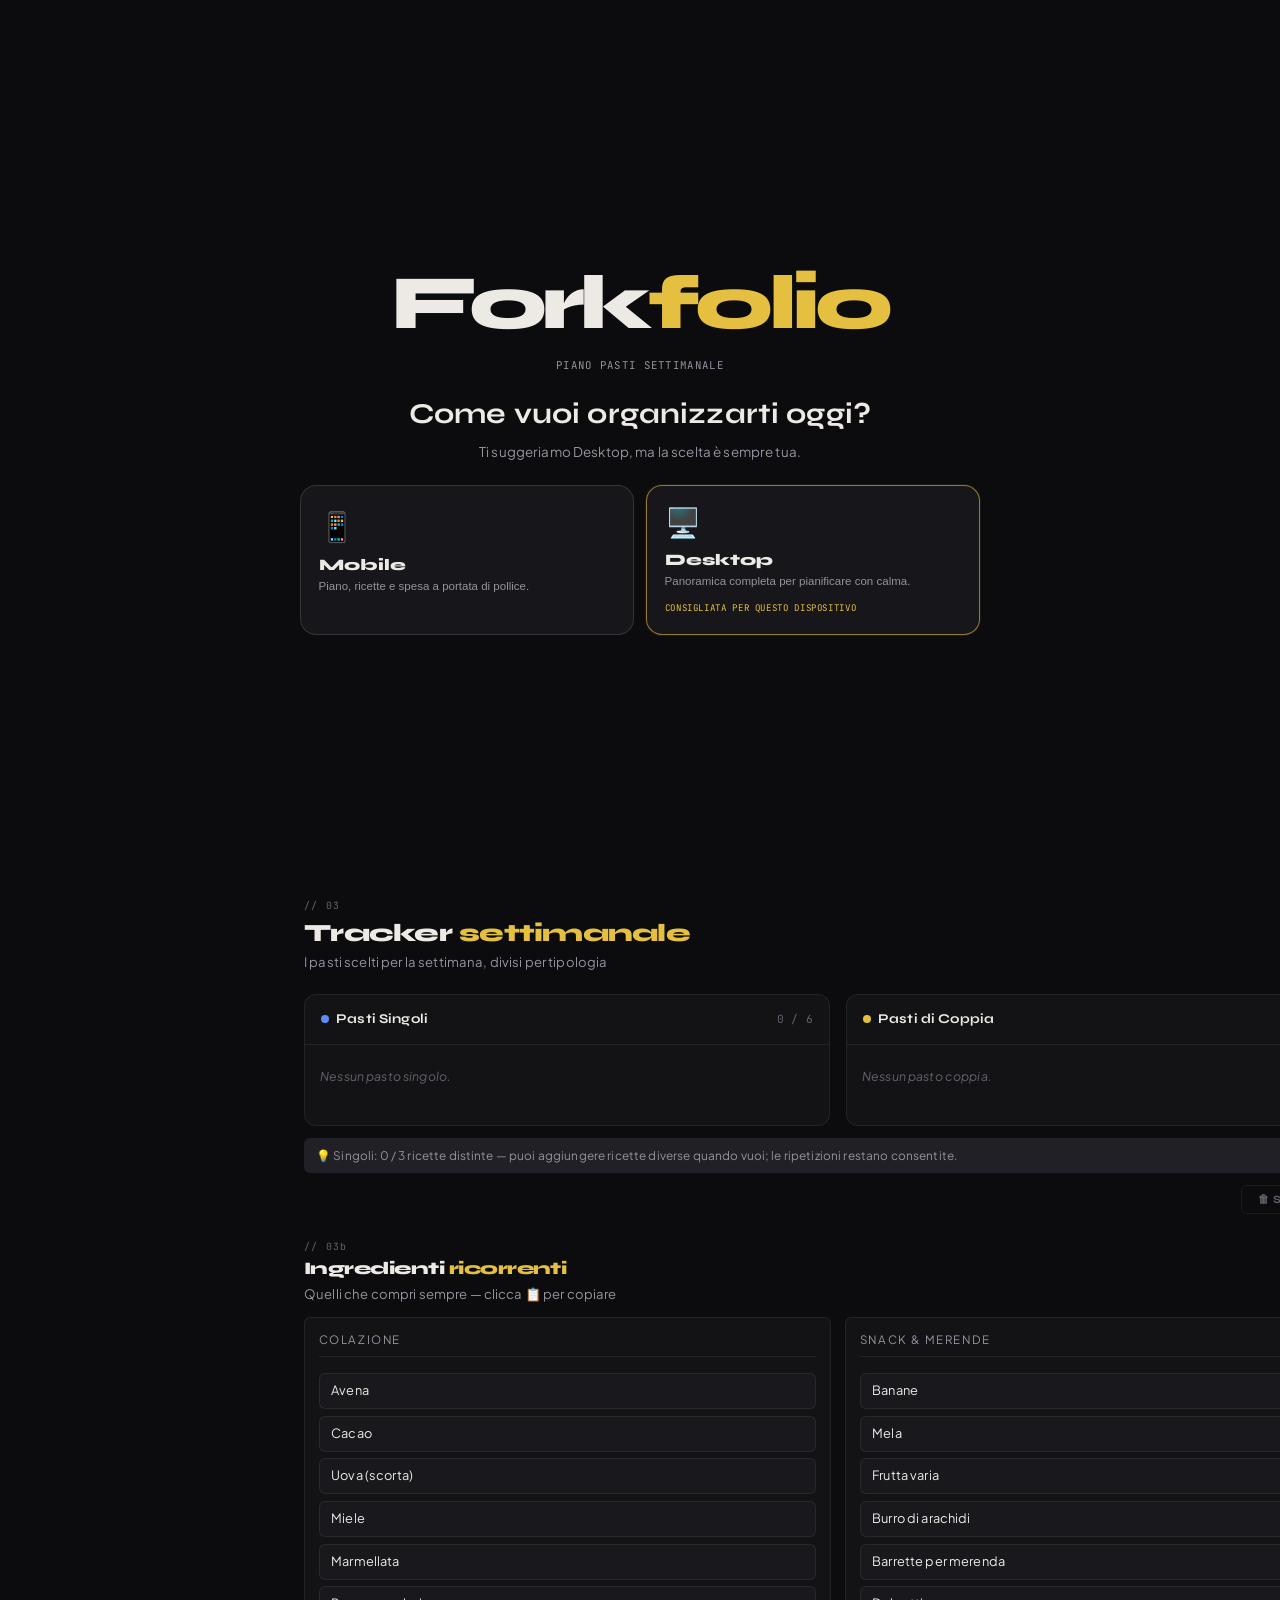
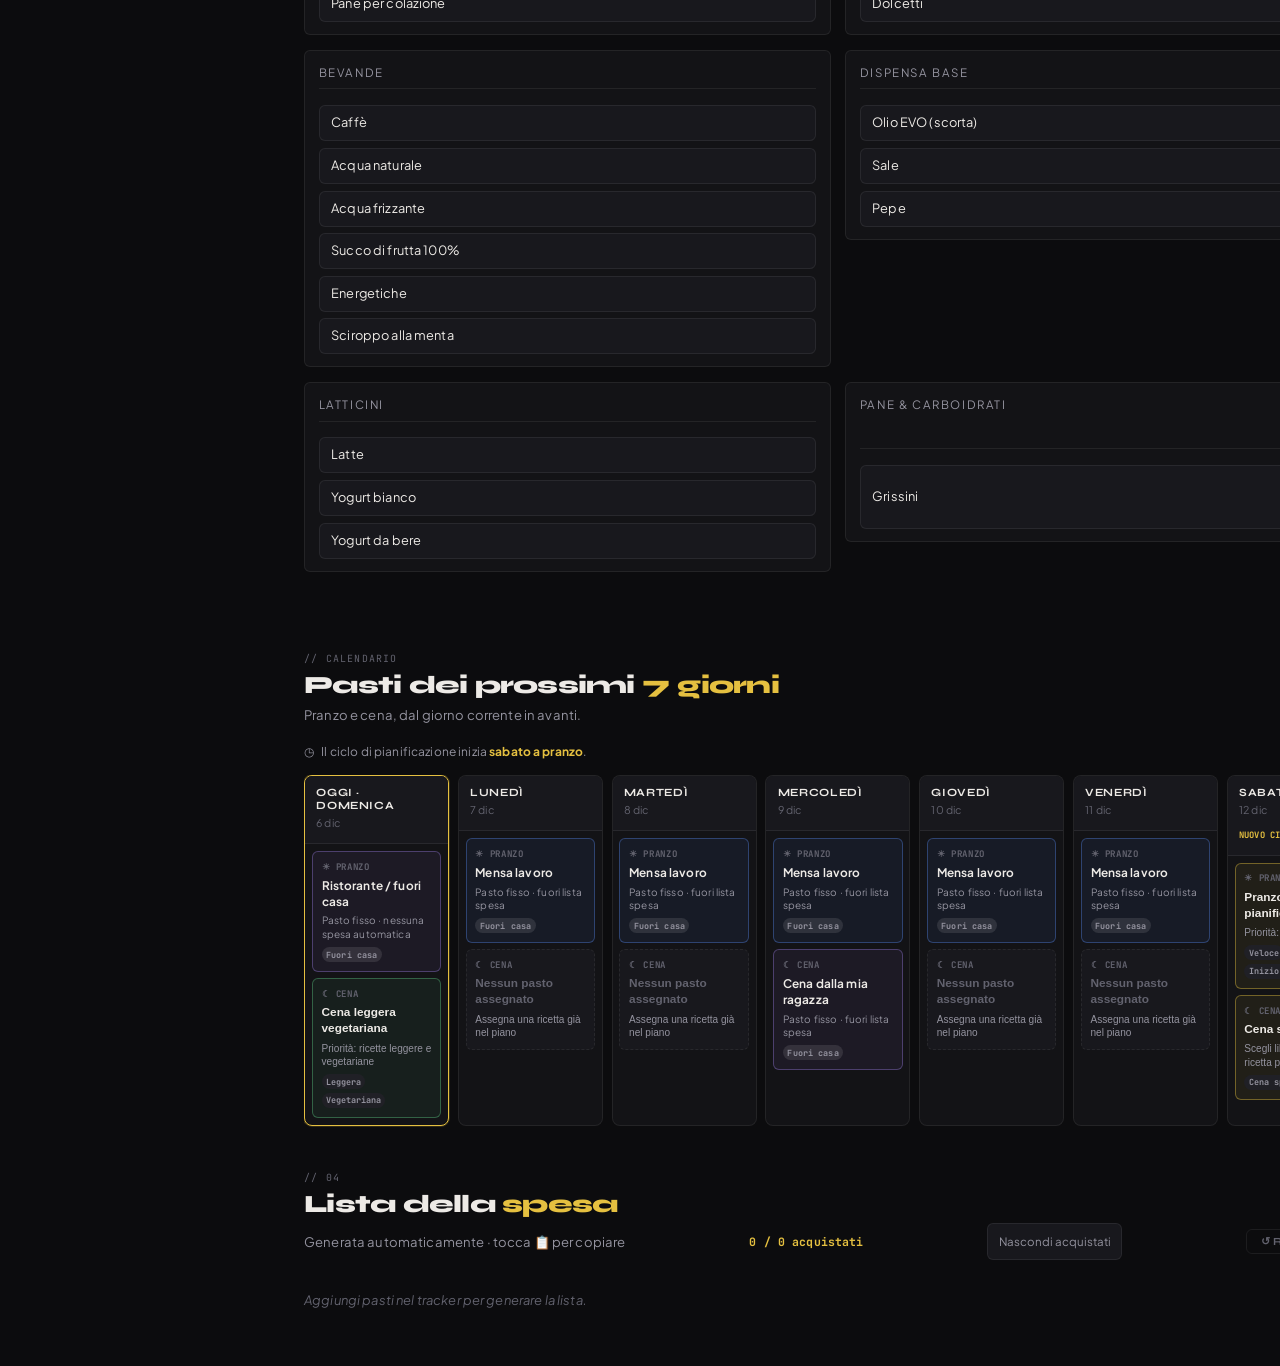
==== ForkFolio/ForkFolio.html @ 0b8fb62e "Add rolling meal calendar to ForkFolio" ====
<!doctype html>
<html lang="it">
  <head>
    <meta charset="UTF-8" />
    <meta name="viewport" content="width=device-width, initial-scale=1.0" />
    <title>Forkfolio — Piano Pasti</title>
    <link rel="preconnect" href="https://fonts.googleapis.com" />
    <link
      href="https://fonts.googleapis.com/css2?family=Syne:wght@400;500;600;700;800&family=Plus+Jakarta+Sans:ital,wght@0,300;0,400;0,500;0,600;1,300&family=JetBrains+Mono:wght@300;400&display=swap"
      rel="stylesheet"
    />
    <style>
      /* ─── TOKENS ──────────────────────────────────── */
      :root {
        --bg: #0c0c0e;
        --surface: #131316;
        --surface2: #18181d;
        --surface3: #202026;
        --border: rgba(255, 255, 255, 0.07);
        --border2: rgba(255, 255, 255, 0.13);
        --text: #edeae6;
        --muted: #62626e;
        --muted2: #94939f;
        --accent: #e5c040;
        --accent2: #ff7a4a;
        --single: #5b8dfa;
        --double: #e5c040;
        --green: #46b07a;
        --r: 12px;
        --r2: 8px;
        --r3: 6px;
        --t: 0.22s cubic-bezier(0.4, 0, 0.2, 1);
      }
      *,
      *::before,
      *::after {
        box-sizing: border-box;
        margin: 0;
        padding: 0;
      }
      html {
        scroll-behavior: smooth;
      }
      body {
        font-family: "Plus Jakarta Sans", sans-serif;
        background: var(--bg);
        color: var(--text);
        min-height: 100vh;
        font-size: 14px;
        line-height: 1.75;
        overflow-x: hidden;
        letter-spacing: 0.01em;
      }
      ::-webkit-scrollbar {
        width: 4px;
      }
      ::-webkit-scrollbar-track {
        background: transparent;
      }
      ::-webkit-scrollbar-thumb {
        background: var(--surface3);
        border-radius: 2px;
      }

      /* ─── AMBIENT GLOW ────────────────────────────── */
      .ambient {
        position: fixed;
        inset: 0;
        pointer-events: none;
        z-index: 0;
        background:
          radial-gradient(
            ellipse 60% 40% at 20% 10%,
            rgba(91, 141, 250, 0.045) 0%,
            transparent 60%
          ),
          radial-gradient(
            ellipse 50% 35% at 80% 85%,
            rgba(229, 192, 64, 0.04) 0%,
            transparent 60%
          );
      }

      /* ─── SPLASH ──────────────────────────────────── */
      #splash {
        position: fixed;
        inset: 0;
        z-index: 1000;
        background: var(--bg);
        display: flex;
        flex-direction: column;
        align-items: center;
        justify-content: center;
        gap: 0.4rem;
        animation: splashFade 0.5s 1.6s ease forwards;
      }
      @keyframes splashFade {
        to {
          opacity: 0;
          pointer-events: none;
        }
      }

      .sp-logo {
        font-family: "Syne", sans-serif;
        font-size: clamp(3rem, 7vw, 5.5rem);
        font-weight: 800;
        letter-spacing: -0.04em;
        animation: spUp 0.7s 0.1s both;
      }
      .sp-logo span {
        color: var(--accent);
      }
      .sp-sub {
        font-size: 0.82rem;
        letter-spacing: 0.2em;
        text-transform: uppercase;
        color: var(--muted2);
        animation: spUp 0.7s 0.4s both;
      }
      .sp-credit {
        font-size: 0.75rem;
        color: var(--muted);
        margin-top: 0.25rem;
        animation: spUp 0.7s 0.7s both;
      }
      .sp-credit em {
        color: var(--accent);
        font-style: normal;
        font-weight: 600;
      }
      .sp-line {
        width: 0;
        height: 1px;
        margin-top: 1.8rem;
        background: linear-gradient(
          90deg,
          transparent,
          var(--accent),
          transparent
        );
        animation: spLine 1.2s 1s ease forwards;
      }
      @keyframes spLine {
        to {
          width: 240px;
        }
      }
      .sp-claude {
        margin-top: 0.6rem;
        display: flex;
        align-items: center;
        gap: 0.4rem;
        font-size: 0.68rem;
        color: var(--muted);
        letter-spacing: 0.06em;
        animation: spUp 0.7s 1.4s both;
      }
      .sp-claude-dot {
        width: 18px;
        height: 18px;
        border-radius: 50%;
        background: linear-gradient(135deg, #e07b4c, #c96090);
        display: grid;
        place-items: center;
        font-size: 0.55rem;
        color: white;
        font-weight: 700;
      }

      @keyframes spUp {
        from {
          opacity: 0;
          transform: translateY(18px);
        }
        to {
          opacity: 1;
          transform: translateY(0);
        }
      }

      /* ─── HEADER ──────────────────────────────────── */
      header {
        position: sticky;
        top: 0;
        z-index: 100;
        background: rgba(12, 12, 14, 0.88);
        backdrop-filter: blur(24px);
        -webkit-backdrop-filter: blur(24px);
        border-bottom: 1px solid var(--border);
        height: 56px;
        display: flex;
        align-items: center;
        justify-content: space-between;
        padding: 0 1.75rem;
        opacity: 0;
        animation: spUp 0.5s 1.9s forwards;
      }
      .hdr-logo {
        font-family: "Syne", sans-serif;
        font-size: 1.1rem;
        font-weight: 800;
        letter-spacing: -0.03em;
      }
      .hdr-logo span {
        color: var(--accent);
      }
      .hdr-right {
        display: flex;
        align-items: center;
        gap: 1rem;
      }
      .hdr-credit {
        font-size: 0.65rem;
        color: var(--muted);
        letter-spacing: 0.03em;
        display: flex;
        align-items: center;
        gap: 0.4rem;
      }
      .claude-badge {
        display: inline-flex;
        align-items: center;
        gap: 0.3rem;
        padding: 0.18rem 0.6rem;
        border-radius: 20px;
        background: linear-gradient(
          135deg,
          rgba(224, 123, 76, 0.15),
          rgba(201, 96, 144, 0.15)
        );
        border: 1px solid rgba(224, 123, 76, 0.25);
        font-size: 0.62rem;
        color: #d48a70;
        font-weight: 600;
        letter-spacing: 0.04em;
      }
      .claude-badge::before {
        content: "";
        width: 10px;
        height: 10px;
        border-radius: 50%;
        background: linear-gradient(135deg, #e07b4c, #c96090);
        flex-shrink: 0;
      }
      .claude-badge-sm {
        font-size: 0.58rem;
        color: var(--muted);
        letter-spacing: 0.05em;
        opacity: 0.55;
      }
      nav {
        display: flex;
        gap: 2px;
      }
      .nav-btn {
        background: none;
        border: none;
        color: var(--muted);
        font-family: "Syne", sans-serif;
        font-size: 0.7rem;
        font-weight: 700;
        letter-spacing: 0.08em;
        text-transform: uppercase;
        padding: 0.35rem 0.8rem;
        border-radius: 20px;
        cursor: pointer;
        transition: all var(--t);
      }
      .nav-btn:hover {
        color: var(--text);
        background: var(--surface3);
      }
      .nav-btn.active {
        color: var(--accent);
        background: rgba(229, 192, 64, 0.1);
      }

      /* ─── LAYOUT ──────────────────────────────────── */
      .layout {
        display: grid;
        grid-template-columns: 272px 1fr;
        min-height: calc(100vh - 56px);
        position: relative;
        z-index: 1;
        opacity: 0;
        animation: spUp 0.5s 2s forwards;
      }

      /* ─── SIDEBAR ─────────────────────────────────── */
      .sidebar {
        background: var(--surface);
        border-right: 1px solid var(--border);
        padding: 1.4rem 1.2rem;
        position: sticky;
        top: 56px;
        height: calc(100vh - 56px);
        overflow-y: auto;
        display: flex;
        flex-direction: column;
        gap: 1.4rem;
      }
      .sb-label {
        font-family: "Syne", sans-serif;
        font-size: 0.62rem;
        font-weight: 700;
        letter-spacing: 0.14em;
        text-transform: uppercase;
        color: var(--muted);
        margin-bottom: 0.65rem;
      }

      .sum-pair {
        display: grid;
        grid-template-columns: 1fr 1fr;
        gap: 0.45rem;
      }
      .sum-card {
        background: var(--surface2);
        border: 1px solid var(--border);
        border-radius: var(--r2);
        padding: 0.8rem 0.75rem;
        transition:
          border-color var(--t),
          transform var(--t);
      }
      .sum-card:hover {
        border-color: var(--border2);
        transform: translateY(-1px);
      }
      .sc-lbl {
        font-size: 0.62rem;
        font-weight: 600;
        letter-spacing: 0.06em;
        text-transform: uppercase;
        margin-bottom: 0.2rem;
      }
      .sc-lbl.s {
        color: var(--single);
      }
      .sc-lbl.d {
        color: var(--double);
      }
      .sc-num {
        font-family: "Syne", sans-serif;
        font-size: 1.9rem;
        font-weight: 800;
        line-height: 1;
      }
      .sc-sub {
        font-size: 0.67rem;
        color: var(--muted);
        margin-top: 0.15rem;
      }

      .ring-wrap {
        display: flex;
        flex-direction: column;
        align-items: center;
        gap: 0.5rem;
      }
      .ring-svg {
        transform: rotate(-90deg);
      }
      .ring-track {
        fill: none;
        stroke: var(--surface3);
        stroke-width: 3.5;
      }
      .ring-fill {
        fill: none;
        stroke: var(--accent);
        stroke-width: 3.5;
        stroke-linecap: round;
        transition: stroke-dashoffset 0.7s cubic-bezier(0.4, 0, 0.2, 1);
      }
      .ring-lbl {
        font-family: "Syne", sans-serif;
        font-size: 0.7rem;
        font-weight: 700;
        color: var(--muted2);
        text-align: center;
      }
      .ring-lbl strong {
        color: var(--text);
        display: block;
        font-size: 1.05rem;
      }

      .sb-divider {
        height: 1px;
        background: var(--border);
      }

      .recent-list {
        display: flex;
        flex-direction: column;
        gap: 0.3rem;
      }
      .r-item {
        display: flex;
        align-items: center;
        gap: 0.45rem;
        padding: 0.42rem 0.55rem;
        background: var(--surface2);
        border-radius: var(--r3);
        font-size: 0.76rem;
        transition: background var(--t);
        cursor: default;
      }
      .r-item:hover {
        background: var(--surface3);
      }
      .r-dot {
        width: 6px;
        height: 6px;
        border-radius: 50%;
        flex-shrink: 0;
      }
      .r-dot.s {
        background: var(--single);
      }
      .r-dot.d {
        background: var(--double);
      }
      .r-name {
        flex: 1;
        overflow: hidden;
        text-overflow: ellipsis;
        white-space: nowrap;
      }
      .r-rm {
        background: none;
        border: none;
        color: var(--muted);
        cursor: pointer;
        font-size: 0.7rem;
        padding: 0.1rem 0.25rem;
        border-radius: 3px;
        opacity: 0;
        transition: all var(--t);
      }
      .r-item:hover .r-rm {
        opacity: 1;
      }
      .r-rm:hover {
        color: var(--accent2);
      }

      /* ─── MAIN ────────────────────────────────────── */
      main {
        padding: 2rem 2rem 3rem;
        display: flex;
        flex-direction: column;
        gap: 2.5rem;
      }

      /* ─── SECTION HEADER ──────────────────────────── */
      .sec-hdr {
        margin-bottom: 1.4rem;
      }
      .sec-num {
        font-family: "JetBrains Mono", monospace;
        font-size: 0.62rem;
        color: var(--muted);
        letter-spacing: 0.12em;
        margin-bottom: 0.25rem;
      }
      .sec-title {
        font-family: "Syne", sans-serif;
        font-size: 1.55rem;
        font-weight: 800;
        letter-spacing: -0.03em;
        line-height: 1.15;
      }
      .sec-title .hl {
        color: var(--accent);
      }
      .sec-sub {
        font-size: 0.82rem;
        color: var(--muted2);
        margin-top: 0.3rem;
        line-height: 1.5;
      }

      /* ─── SECTION 01 SETUP ────────────────────────── */
      .setup-grid {
        display: grid;
        grid-template-columns: 1fr 1fr;
        gap: 1rem;
        max-width: 700px;
      }
      .setup-card {
        background: var(--surface);
        border: 1px solid var(--border);
        border-radius: var(--r);
        padding: 1.4rem;
        position: relative;
        overflow: hidden;
        transition:
          border-color var(--t),
          transform var(--t),
          box-shadow var(--t);
      }
      .setup-card::before {
        content: "";
        position: absolute;
        top: 0;
        left: 0;
        right: 0;
        height: 2px;
        border-radius: var(--r) var(--r) 0 0;
      }
      .setup-card.sc-s::before {
        background: var(--single);
      }
      .setup-card.sc-d::before {
        background: var(--double);
      }
      .setup-card:hover {
        border-color: var(--border2);
        transform: translateY(-2px);
        box-shadow: 0 10px 36px rgba(0, 0, 0, 0.3);
      }
      .sc-icon {
        font-size: 1.5rem;
        margin-bottom: 0.65rem;
      }
      .sc-title {
        font-family: "Syne", sans-serif;
        font-size: 0.98rem;
        font-weight: 700;
        margin-bottom: 0.15rem;
      }
      .setup-card.sc-s .sc-title {
        color: var(--single);
      }
      .setup-card.sc-d .sc-title {
        color: var(--double);
      }
      .sc-desc {
        font-size: 0.77rem;
        color: var(--muted2);
        margin-bottom: 1.2rem;
        line-height: 1.5;
      }
      .ig {
        margin-bottom: 0.85rem;
      }
      .ig label {
        display: block;
        font-size: 0.66rem;
        font-weight: 600;
        letter-spacing: 0.09em;
        text-transform: uppercase;
        color: var(--muted);
        margin-bottom: 0.38rem;
      }
      .num-row {
        display: flex;
        align-items: center;
        background: var(--surface2);
        border: 1px solid var(--border);
        border-radius: var(--r2);
        overflow: hidden;
        transition: border-color var(--t);
      }
      .num-row:focus-within {
        border-color: var(--border2);
      }
      .nb {
        background: none;
        border: none;
        color: var(--muted2);
        width: 38px;
        height: 40px;
        cursor: pointer;
        font-size: 1.05rem;
        transition: all var(--t);
        flex-shrink: 0;
      }
      .nb:hover {
        color: var(--text);
        background: var(--surface3);
      }
      .nv {
        flex: 1;
        background: none;
        border: none;
        color: var(--text);
        font-family: "Syne", sans-serif;
        font-size: 1.1rem;
        font-weight: 700;
        text-align: center;
        outline: none;
        min-width: 0;
      }
      .nv::-webkit-inner-spin-button,
      .nv::-webkit-outer-spin-button {
        display: none;
      }
      .hint-box {
        padding: 0.55rem 0.75rem;
        background: var(--surface3);
        border-radius: var(--r3);
        font-size: 0.74rem;
        color: var(--muted2);
        margin-top: 0.1rem;
        line-height: 1.5;
      }
      .hint-box strong {
        color: var(--text);
      }
      .apply-btn {
        width: 100%;
        margin-top: 0.9rem;
        background: var(--surface3);
        border: 1px solid var(--border);
        border-radius: var(--r2);
        padding: 0.62rem;
        color: var(--text);
        font-family: "Syne", sans-serif;
        font-size: 0.76rem;
        font-weight: 700;
        letter-spacing: 0.04em;
        cursor: pointer;
        transition: all var(--t);
      }
      .apply-btn:hover {
        background: var(--accent);
        color: #000;
        border-color: var(--accent);
      }

      /* ─── COLLAPSIBLE ─────────────────────────────── */
      .coll {
        background: var(--surface);
        border: 1px solid var(--border);
        border-radius: var(--r);
        overflow: hidden;
        margin-bottom: 0.7rem;
        transition:
          border-color var(--t),
          box-shadow var(--t);
      }
      .coll:hover {
        border-color: var(--border2);
      }
      .coll-hdr {
        display: flex;
        width: 100%;
        align-items: center;
        justify-content: space-between;
        padding: 0.95rem 1.2rem;
        cursor: pointer;
        user-select: none;
        transition: background var(--t);
        color: inherit;
        border: 0;
        background: transparent;
        text-align: left;
      }
      .coll-hdr:hover {
        background: var(--surface2);
      }
      .coll-left {
        display: flex;
        align-items: center;
        gap: 0.55rem;
      }
      .sr-only {
        position: absolute;
        width: 1px;
        height: 1px;
        padding: 0;
        margin: -1px;
        overflow: hidden;
        clip: rect(0, 0, 0, 0);
        white-space: nowrap;
        border: 0;
      }
      button:focus-visible,
      input:focus-visible,
      .coll-hdr:focus-visible {
        outline: 3px solid rgba(229, 192, 64, 0.8);
        outline-offset: 3px;
      }
      .coll-icon {
        font-size: 0.95rem;
      }
      .coll-title {
        font-family: "Syne", sans-serif;
        font-size: 0.9rem;
        font-weight: 700;
      }
      .coll-badge {
        font-size: 0.62rem;
        font-weight: 600;
        letter-spacing: 0.05em;
        padding: 0.12rem 0.45rem;
        border-radius: 20px;
        background: var(--surface3);
        color: var(--muted2);
      }
      .coll-arrow {
        color: var(--muted);
        font-size: 0.68rem;
        transition: transform 0.3s;
      }
      .coll.open .coll-arrow {
        transform: rotate(180deg);
      }
      .coll-body {
        max-height: 0;
        overflow: hidden;
        transition: max-height 0.45s cubic-bezier(0.4, 0, 0.2, 1);
      }
      .coll.open .coll-body {
        max-height: 5000px;
      }
      .coll-content {
        padding: 0 1.2rem 1.4rem;
      }

      /* ─── BUILDER ────────────────────────────────── */
      .builder-layout {
        display: flex;
        flex-direction: column;
        gap: 1rem;
      }
      .bz-label {
        font-size: 0.63rem;
        font-weight: 600;
        letter-spacing: 0.1em;
        text-transform: uppercase;
        color: var(--muted);
        margin-bottom: 0.45rem;
      }
      .bz {
        min-height: 88px;
        border: 1.5px dashed var(--border2);
        border-radius: var(--r2);
        padding: 0.65rem;
        display: flex;
        flex-wrap: wrap;
        gap: 0.3rem;
        align-content: flex-start;
        transition:
          border-color var(--t),
          background var(--t);
        margin-bottom: 0.8rem;
      }
      .bz.has {
        border-style: solid;
        border-color: rgba(229, 192, 64, 0.3);
        background: rgba(229, 192, 64, 0.025);
      }
      .bz-empty {
        font-size: 0.77rem;
        color: var(--muted);
        font-style: italic;
        margin: auto;
      }
      .ba {
        display: flex;
        gap: 0.4rem;
      }
      .bb {
        flex: 1;
        border-radius: var(--r3);
        padding: 0.52rem 0.45rem;
        font-family: "Syne", sans-serif;
        font-size: 0.7rem;
        font-weight: 700;
        cursor: pointer;
        transition: all var(--t);
        border: 1.5px solid;
        letter-spacing: 0.03em;
      }
      .bb.bs {
        border-color: var(--single);
        color: var(--single);
        background: rgba(91, 141, 250, 0.07);
      }
      .bb.bs:hover {
        background: var(--single);
        color: #fff;
      }
      .bb.bd {
        border-color: var(--double);
        color: var(--double);
        background: rgba(229, 192, 64, 0.07);
      }
      .bb.bd:hover {
        background: var(--double);
        color: #000;
      }
      .bb.bc {
        border-color: var(--border);
        color: var(--muted);
        background: transparent;
      }
      .bb.bc:hover {
        border-color: var(--accent2);
        color: var(--accent2);
      }

      /* ─── ING PANEL ──────────────────────────────── */
      .ing-panel {
        background: var(--surface2);
        border: 1px solid var(--border);
        border-radius: var(--r2);
        overflow: hidden;
        display: flex;
        flex-direction: column;
      }
      /* ─── ING SEARCH ──────────────────────────────── */
      .ing-search-wrap {
        position: relative;
        padding: 0.65rem 0.75rem 0;
        flex-shrink: 0;
      }
      .ing-search {
        width: 100%;
        box-sizing: border-box;
        background: var(--surface3);
        border: 1px solid var(--border);
        border-radius: var(--r2);
        padding: 0.45rem 2rem 0.45rem 0.75rem;
        font-family: "Plus Jakarta Sans", sans-serif;
        font-size: 0.78rem;
        color: var(--text);
        outline: none;
        transition:
          border-color var(--t),
          background var(--t);
      }
      .ing-search::placeholder {
        color: var(--muted);
      }
      .ing-search:focus {
        border-color: var(--border2);
      }
      .ing-search-clear {
        position: absolute;
        right: 1.1rem;
        top: 50%;
        transform: translateY(-20%);
        background: none;
        border: none;
        color: var(--muted);
        cursor: pointer;
        font-size: 0.72rem;
        padding: 0.15rem;
        line-height: 1;
        opacity: 0;
        pointer-events: none;
        transition:
          opacity var(--t),
          color var(--t);
      }
      .ing-search-clear.visible {
        opacity: 1;
        pointer-events: all;
      }
      .ing-search-clear:hover {
        color: var(--accent2);
      }
      .ing-search-results {
        padding: 0.6rem 0.75rem 0.75rem;
        max-height: 330px;
        overflow-y: auto;
      }
      .ing-search-count {
        font-size: 0.62rem;
        color: var(--muted);
        letter-spacing: 0.06em;
        text-transform: uppercase;
        margin-bottom: 0.45rem;
        font-family: "Syne", sans-serif;
        font-weight: 700;
      }
      .ing-search-empty {
        font-size: 0.78rem;
        color: var(--muted);
        font-style: italic;
        padding: 0.3rem 0;
      }
      /* ─────────────────────────────────────────────── */
      .ing-tabs {
        display: flex;
        border-bottom: 1px solid var(--border);
        overflow-x: auto;
        flex-shrink: 0;
      }
      .ing-tabs::-webkit-scrollbar {
        height: 0;
      }
      .itab {
        padding: 0.6rem 1.05rem;
        background: none;
        border: none;
        color: var(--muted);
        font-family: "Syne", sans-serif;
        font-size: 0.65rem;
        font-weight: 700;
        letter-spacing: 0.06em;
        text-transform: uppercase;
        cursor: pointer;
        white-space: nowrap;
        border-bottom: 2px solid transparent;
        margin-bottom: -1px;
        transition: all var(--t);
      }
      .itab:hover {
        color: var(--text);
      }
      .itab.active {
        color: var(--accent);
        border-bottom-color: var(--accent);
      }
      .ipane {
        display: none;
        padding: 1rem 1.1rem;
        max-height: 380px;
        overflow-y: auto;
      }
      .ipane.active {
        display: block;
      }
      .ipane-cols {
        display: grid;
        grid-template-columns: repeat(auto-fill, minmax(190px, 1fr));
        gap: 0 2rem;
      }
      .isub {
        font-size: 0.59rem;
        font-weight: 700;
        letter-spacing: 0.1em;
        text-transform: uppercase;
        color: var(--muted);
        margin: 0.6rem 0 0.3rem;
        padding-bottom: 0.25rem;
        border-bottom: 1px solid var(--border);
      }
      .isub:first-child {
        margin-top: 0;
      }
      .chips {
        display: flex;
        flex-wrap: wrap;
        gap: 0.28rem;
        margin-bottom: 0.15rem;
      }
      .chip {
        padding: 0.2rem 0.52rem;
        border-radius: 20px;
        background: var(--surface3);
        border: 1px solid var(--border);
        font-size: 0.71rem;
        color: var(--muted2);
        cursor: pointer;
        transition: all var(--t);
        user-select: none;
        line-height: 1.5;
        font: inherit;
        text-align: left;
      }
      .chip:hover {
        border-color: var(--accent);
        color: var(--accent);
        background: rgba(229, 192, 64, 0.08);
        transform: translateY(-1px);
      }
      .chip.sel {
        background: rgba(229, 192, 64, 0.12);
        border-color: var(--accent);
        color: var(--accent);
      }

      /* ─── RECIPE CATS ────────────────────────────── */
      .rcat-tabs {
        display: flex;
        flex-wrap: wrap;
        gap: 0.3rem;
        margin-bottom: 1.1rem;
      }
      .rcb {
        padding: 0.28rem 0.72rem;
        border-radius: 20px;
        background: var(--surface2);
        border: 1px solid var(--border);
        font-size: 0.71rem;
        color: var(--muted2);
        cursor: pointer;
        font-family: "Syne", sans-serif;
        font-weight: 700;
        transition: all var(--t);
      }
      .rcb:hover {
        border-color: var(--border2);
        color: var(--text);
      }
      .rcb.active {
        background: rgba(229, 192, 64, 0.1);
        border-color: var(--accent);
        color: var(--accent);
      }

      .recipes-grid {
        display: grid;
        grid-template-columns: repeat(auto-fill, minmax(260px, 1fr));
        gap: 0.6rem;
      }
      .recipe-tools {
        display: grid;
        grid-template-columns: minmax(180px, 1fr) auto;
        gap: 0.55rem;
        margin-bottom: 0.75rem;
      }
      .recipe-search {
        min-width: 0;
        padding: 0.62rem 0.75rem;
        color: var(--text);
        background: var(--surface2);
        border: 1px solid var(--border);
        border-radius: var(--r3);
        font: inherit;
      }
      .recipe-sort, .shop-toggle {
        padding: 0.55rem 0.65rem;
        color: var(--muted2);
        background: var(--surface2);
        border: 1px solid var(--border);
        border-radius: var(--r3);
        font: inherit;
        font-size: 0.72rem;
      }
      .recipe-filter-row {
        display: flex;
        flex-wrap: wrap;
        gap: 0.35rem;
        margin: 0 0 0.75rem;
      }
      .recipe-filter {
        padding: 0.32rem 0.62rem;
        border: 1px solid var(--border);
        border-radius: 999px;
        background: var(--surface2);
        color: var(--muted2);
        cursor: pointer;
        font: 700 0.67rem "Syne", sans-serif;
      }
      .recipe-filter.active { border-color: var(--accent); color: var(--accent); background: rgba(229,192,64,.08); }
      .recipe-result-note { color: var(--muted); font-size: .72rem; margin: -.25rem 0 .65rem; }
      .rc-favorite { flex: 0 0 auto; }
      .rc {
        background: var(--surface2);
        border: 1px solid var(--border);
        border-radius: var(--r2);
        padding: 0.85rem 0.95rem;
        transition: all var(--t);
        position: relative;
      }
      .rc:hover {
        border-color: var(--border2);
        transform: translateY(-2px);
        box-shadow: 0 6px 24px rgba(0, 0, 0, 0.25);
      }
      .rc-name {
        font-weight: 600;
        font-size: 0.87rem;
        line-height: 1.4;
        margin-bottom: 0.4rem;
      }
      .rc-tags {
        display: flex;
        flex-wrap: wrap;
        gap: 0.22rem;
        margin-bottom: 0.65rem;
      }
      .rc-tag {
        font-size: 0.6rem;
        padding: 0.08rem 0.38rem;
        background: var(--surface3);
        border-radius: 20px;
        color: var(--muted);
      }
      .rc-actions {
        display: flex;
        gap: 0.3rem;
      }
      .rcb2 {
        flex: 1;
        padding: 0.32rem;
        border-radius: var(--r3);
        font-family: "Syne", sans-serif;
        font-size: 0.67rem;
        font-weight: 700;
        cursor: pointer;
        transition: all var(--t);
        border: 1px solid;
        display: flex;
        align-items: center;
        justify-content: center;
        gap: 0.2rem;
      }
      .rcb2.rcs {
        border-color: rgba(91, 141, 250, 0.35);
        color: var(--single);
        background: rgba(91, 141, 250, 0.06);
      }
      .rcb2.rcs:hover {
        background: var(--single);
        color: #fff;
        border-color: var(--single);
      }
      .rcb2.rcd {
        border-color: rgba(229, 192, 64, 0.35);
        color: var(--double);
        background: rgba(229, 192, 64, 0.06);
      }
      .rcb2.rcd:hover {
        background: var(--double);
        color: #000;
        border-color: var(--double);
      }
      .rcb2.rcp {
        flex: none;
        width: 34px;
        border-color: var(--border);
        color: var(--muted);
        background: transparent;
      }
      .rcb2.rcp:hover {
        border-color: var(--accent);
        color: var(--accent);
      }
      /* rcFlash defined below */

      /* ─── TRACKER ────────────────────────────────── */
      .tracker-split {
        display: grid;
        grid-template-columns: 1fr 1fr;
        gap: 1rem;
      }
      .tcol {
        background: var(--surface);
        border: 1px solid var(--border);
        border-radius: var(--r);
        overflow: hidden;
      }
      .tcol-hdr {
        padding: 0.8rem 1rem;
        border-bottom: 1px solid var(--border);
        display: flex;
        align-items: center;
        justify-content: space-between;
      }
      .tcol-title {
        font-family: "Syne", sans-serif;
        font-size: 0.84rem;
        font-weight: 700;
        display: flex;
        align-items: center;
        gap: 0.45rem;
      }
      .tdot {
        width: 8px;
        height: 8px;
        border-radius: 50%;
        flex-shrink: 0;
      }
      .tcol-count {
        font-family: "JetBrains Mono", monospace;
        font-size: 0.7rem;
        color: var(--muted);
      }
      .tcol-meals {
        padding: 0.7rem;
        display: flex;
        flex-direction: column;
        gap: 0.35rem;
        min-height: 80px;
      }
      .t-empty {
        font-size: 0.77rem;
        color: var(--muted);
        font-style: italic;
        padding: 0.6rem 0.25rem;
      }
      .t-meal {
        display: flex;
        align-items: center;
        gap: 0.55rem;
        padding: 0.5rem 0.65rem;
        background: var(--surface2);
        border: 1px solid var(--border);
        border-radius: var(--r3);
        font-size: 0.81rem;
        line-height: 1.35;
        animation: mealIn 0.3s ease;
        transition: border-color var(--t);
      }
      @keyframes mealIn {
        from {
          opacity: 0;
          transform: translateY(6px);
        }
        to {
          opacity: 1;
          transform: translateY(0);
        }
      }
      .t-meal:hover {
        border-color: var(--border2);
      }
      .t-idx {
        font-family: "JetBrains Mono", monospace;
        font-size: 0.6rem;
        color: var(--muted);
        min-width: 18px;
      }
      .t-name {
        flex: 1;
        line-height: 1.4;
      }
      .t-cp,
      .t-rm {
        background: none;
        border: none;
        color: var(--muted);
        cursor: pointer;
        font-size: 0.7rem;
        padding: 0.12rem 0.3rem;
        border-radius: 3px;
        opacity: 0;
        transition: all var(--t);
      }
      .t-meal:hover .t-cp,
      .t-meal:hover .t-rm {
        opacity: 1;
      }
      .t-cp:hover {
        color: var(--accent);
      }
      .t-cp.copied {
        color: var(--green);
        opacity: 1 !important;
      }
      .t-rm:hover {
        color: var(--accent2);
        background: rgba(255, 122, 74, 0.1);
      }

      /* ─── STAPLES ─────────────────────────────────── */
      .staples-grid {
        display: grid;
        grid-template-columns: repeat(2, minmax(240px, 1fr));
        gap: 0.9rem;
        align-items: start;
      }
      .staples-group {
        display: grid;
        gap: 0.65rem;
        padding: 0.75rem 0.85rem;
        background: var(--surface);
        border: 1px solid var(--border);
        border-radius: var(--r3);
        min-height: 10rem;
      }
      .staples-group-title {
        color: var(--muted2);
        font-size: 0.72rem;
        letter-spacing: 0.14em;
        text-transform: uppercase;
        border-bottom: 1px solid var(--border);
        padding-bottom: 0.35rem;
        margin-bottom: 0.35rem;
      }
      .staples-group-items {
        display: grid;
        gap: 0.42rem;
      }
      .staple-item {
        display: flex;
        align-items: center;
        justify-content: space-between;
        padding: 0.5rem 0.72rem;
        background: var(--surface2);
        border: 1px solid var(--border);
        border-radius: var(--r3);
        font-size: 0.8rem;
        transition: all var(--t);
        gap: 0.4rem;
      }
      .staple-item:hover {
        border-color: var(--border2);
        background: var(--surface3);
      }
      .staple-item:hover .staple-copy {
        opacity: 1;
      }
      .staple-name {
        flex: 1;
        line-height: 1.4;
      }
      .staple-copy {
        border: none;
        color: var(--muted);
        cursor: pointer;
        font-size: 0.72rem;
        padding: 0.08rem 0.25rem;
        border-radius: 3px;
        opacity: 0;
        transition: all var(--t);
        flex-shrink: 0;
      }
      .staple-copy:hover {
        color: var(--accent);
      }

      @media (max-width: 980px) {
        .staples-grid {
          grid-template-columns: repeat(auto-fit, minmax(220px, 1fr));
        }
      }
      @media (max-width: 680px) {
        .staples-grid {
          grid-template-columns: 1fr;
        }
      }

      /* ─── SHOPPING ───────────────────────────────── */
      .shop-grid {
        display: grid;
        grid-template-columns: repeat(auto-fill, minmax(210px, 1fr));
        gap: 0.65rem;
      }
      .shop-cat {
        background: var(--surface);
        border: 1px solid var(--border);
        border-radius: var(--r2);
        overflow: hidden;
        transition: border-color var(--t);
      }
      .shop-cat:hover {
        border-color: var(--border2);
      }
      .shop-cat-hdr {
        padding: 0.6rem 0.85rem;
        border-bottom: 1px solid var(--border);
        font-family: "Syne", sans-serif;
        font-size: 0.68rem;
        font-weight: 700;
        letter-spacing: 0.06em;
        text-transform: uppercase;
        color: var(--muted2);
      }
      .shop-items {
        padding: 0.45rem 0.5rem;
      }
      .shop-item {
        display: flex;
        align-items: center;
        gap: 0.45rem;
        padding: 0.35rem 0.38rem;
        border-radius: var(--r3);
        transition: background var(--t);
      }
      .shop-item:hover {
        background: var(--surface2);
      }
      .shop-item:hover .si-copy {
        opacity: 1;
      }
      .schk {
        width: 15px;
        height: 15px;
        border-radius: 4px;
        border: 1.5px solid var(--border2);
        flex-shrink: 0;
        cursor: pointer;
        transition: all var(--t);
        display: grid;
        place-items: center;
        background: transparent;
      }
      .schk:hover {
        border-color: var(--green);
      }
      .schk.on {
        background: var(--green);
        border-color: var(--green);
      }
      .schk.on::after {
        content: "✓";
        color: #000;
        font-size: 0.58rem;
        font-weight: 700;
      }
      .si-name {
        flex: 1;
        font-size: 0.79rem;
        transition: all var(--t);
        line-height: 1.4;
      }
      .shop-item.done .si-name {
        text-decoration: line-through;
        color: var(--muted);
      }
      .shop-item.done { opacity: .62; }
      .shop-progress { color: var(--accent); font: 700 .72rem "JetBrains Mono", monospace; white-space: nowrap; }
      .shop-hidden-note { grid-column: 1/-1; color: var(--muted); font-size: .75rem; padding: .35rem 0; }
      .backup-actions { display:flex; gap:.5rem; flex-wrap:wrap; margin-top:.85rem; }
      .backup-actions .bb { width:auto; flex:none; }
      #backupModal .reps-box { max-width: 520px; }
      .backup-preview { margin:.9rem 0; padding:.75rem; border:1px solid var(--border); border-radius:var(--r3); color:var(--muted2); font-size:.8rem; line-height:1.55; }
      .calendar-section { margin-top: 2.4rem; }
      .calendar-cycle-note { display:flex; align-items:center; gap:.45rem; color:var(--muted2); font-size:.75rem; margin:-.35rem 0 .8rem; }
      .calendar-cycle-note strong { color:var(--accent); }
      .calendar-grid { display:grid; grid-template-columns:repeat(7,minmax(145px,1fr)); gap:.55rem; overflow-x:auto; padding-bottom:.2rem; }
      .calendar-day { min-width:145px; background:var(--surface); border:1px solid var(--border); border-radius:var(--r2); overflow:hidden; }
      .calendar-day.today { border-color:var(--accent); box-shadow:0 0 0 1px rgba(229,192,64,.18); }
      .calendar-day-head { padding:.65rem .7rem; background:var(--surface2); border-bottom:1px solid var(--border); }
      .calendar-day-name { font:700 .69rem "Syne",sans-serif; text-transform:uppercase; letter-spacing:.06em; }
      .calendar-day-date { color:var(--muted); font-size:.67rem; margin-top:.12rem; }
      .calendar-cycle-start { display:inline-block; margin-top:.35rem; color:var(--accent); font:700 .55rem "JetBrains Mono",monospace; text-transform:uppercase; }
      .calendar-slots { padding:.42rem; display:grid; gap:.38rem; }
      .calendar-slot { width:100%; min-height:84px; padding:.55rem; text-align:left; border:1px solid var(--border); border-radius:var(--r3); background:var(--surface2); color:var(--text); cursor:pointer; transition:transform var(--t),border-color var(--t),background var(--t); }
      .calendar-slot:hover { border-color:var(--border2); transform:translateY(-1px); }
      .calendar-slot.fixed { cursor:default; }
      .calendar-slot.fixed-work { border-color:rgba(91,141,250,.35); background:rgba(91,141,250,.07); }
      .calendar-slot.fixed-away { border-color:rgba(148,120,217,.4); background:rgba(148,120,217,.08); }
      .calendar-slot.special { border-color:rgba(229,192,64,.42); background:rgba(229,192,64,.07); }
      .calendar-slot.light { border-color:rgba(90,200,130,.4); background:rgba(90,200,130,.07); }
      .calendar-slot.empty { border-style:dashed; color:var(--muted); }
      .calendar-slot-label { display:block; color:var(--muted); font:700 .57rem "JetBrains Mono",monospace; text-transform:uppercase; letter-spacing:.07em; margin-bottom:.32rem; }
      .calendar-slot-title { display:block; font-size:.74rem; font-weight:650; line-height:1.35; }
      .calendar-slot-meta { display:block; color:var(--muted2); font-size:.63rem; line-height:1.35; margin-top:.28rem; }
      .calendar-badges { display:flex; flex-wrap:wrap; gap:.22rem; margin-top:.34rem; }
      .calendar-badge { padding:.1rem .28rem; border-radius:999px; background:var(--surface3); color:var(--muted2); font:700 .53rem "JetBrains Mono",monospace; }
      .calendar-slot.fixed .calendar-badge { background:rgba(255,255,255,.1); }
      .calendar-picker-list { display:grid; gap:.45rem; max-height:300px; overflow:auto; margin-top:.8rem; }
      .calendar-pick { width:100%; padding:.65rem .7rem; border:1px solid var(--border); border-radius:var(--r3); color:var(--text); background:var(--surface2); text-align:left; cursor:pointer; font:600 .78rem "Plus Jakarta Sans",sans-serif; }
      .calendar-pick:hover { border-color:var(--accent); }
      .calendar-pick small { display:block; color:var(--muted); margin-top:.16rem; }
      .calendar-picker-empty { color:var(--muted); font-size:.8rem; line-height:1.5; margin:.8rem 0; }
      .si-qty {
        font-family: "JetBrains Mono", monospace;
        font-size: 0.63rem;
        color: var(--accent2);
        flex-shrink: 0;
      }
      .si-copy {
        opacity: 0;
        background: none;
        border: none;
        color: var(--muted);
        cursor: pointer;
        font-size: 0.7rem;
        padding: 0.08rem 0.28rem;
        border-radius: 3px;
        transition: all var(--t);
        flex-shrink: 0;
      }
      .si-copy:hover {
        color: var(--accent);
      }
      .si-copy.copied {
        color: var(--green);
        opacity: 1 !important;
      }

      /* ─── REPS MODAL ─────────────────────────────── */
      #repsModal, #backupModal, #calendarModal {
        position: fixed;
        inset: 0;
        z-index: 500;
        display: flex;
        align-items: center;
        justify-content: center;
        padding: 1rem;
        opacity: 0;
        pointer-events: none;
        transition: opacity 0.22s ease;
      }
      #repsModal.open, #backupModal.open, #calendarModal.open {
        opacity: 1;
        pointer-events: all;
      }
      .reps-backdrop {
        position: absolute;
        inset: 0;
        background: rgba(0, 0, 0, 0.65);
        backdrop-filter: blur(6px);
        -webkit-backdrop-filter: blur(6px);
      }
      .reps-box {
        position: relative;
        z-index: 1;
        background: var(--surface);
        border: 1px solid var(--border2);
        border-radius: var(--r);
        padding: 1.6rem 1.8rem;
        min-width: 300px;
        max-width: 400px;
        width: 100%;
        box-shadow: 0 24px 64px rgba(0, 0, 0, 0.5);
        transform: translateY(12px) scale(0.97);
        transition: transform 0.22s cubic-bezier(0.4, 0, 0.2, 1);
      }
      #repsModal.open .reps-box, #backupModal.open .reps-box, #calendarModal.open .reps-box {
        transform: translateY(0) scale(1);
      }
      .reps-title {
        font-family: "Syne", sans-serif;
        font-size: 0.62rem;
        font-weight: 700;
        letter-spacing: 0.12em;
        text-transform: uppercase;
        color: var(--muted);
        margin-bottom: 0.5rem;
      }
      .reps-name {
        font-size: 0.92rem;
        font-weight: 600;
        line-height: 1.4;
        margin-bottom: 1.2rem;
        color: var(--text);
      }
      .reps-row {
        display: flex;
        align-items: center;
        gap: 0.8rem;
        margin-bottom: 1.4rem;
      }
      .reps-label {
        font-size: 0.78rem;
        color: var(--muted2);
        flex: 1;
      }
      .reps-ctrl {
        display: flex;
        align-items: center;
        background: var(--surface2);
        border: 1px solid var(--border);
        border-radius: var(--r2);
        overflow: hidden;
        transition: border-color var(--t);
      }
      .reps-ctrl:focus-within {
        border-color: var(--border2);
      }
      .reps-nb {
        background: none;
        border: none;
        color: var(--muted2);
        width: 36px;
        height: 38px;
        cursor: pointer;
        font-size: 1rem;
        transition: all var(--t);
        flex-shrink: 0;
      }
      .reps-nb:hover {
        color: var(--text);
        background: var(--surface3);
      }
      .reps-val {
        font-family: "Syne", sans-serif;
        font-size: 1.15rem;
        font-weight: 800;
        color: var(--accent);
        width: 36px;
        text-align: center;
        background: none;
        border: none;
        outline: none;
      }
      .reps-btns {
        display: flex;
        gap: 0.5rem;
      }
      .reps-btn {
        flex: 1;
        padding: 0.6rem;
        border-radius: var(--r2);
        font-family: "Syne", sans-serif;
        font-size: 0.74rem;
        font-weight: 700;
        cursor: pointer;
        transition: all var(--t);
        border: 1px solid;
        letter-spacing: 0.02em;
      }
      .reps-btn.confirm-s {
        border-color: var(--single);
        color: var(--single);
        background: rgba(91, 141, 250, 0.07);
      }
      .reps-btn.confirm-s:hover {
        background: var(--single);
        color: #fff;
      }
      .reps-btn.confirm-d {
        border-color: var(--double);
        color: var(--double);
        background: rgba(229, 192, 64, 0.07);
      }
      .reps-btn.confirm-d:hover {
        background: var(--double);
        color: #000;
      }
      .reps-btn.cancel {
        border-color: var(--border);
        color: var(--muted);
        background: transparent;
        flex: 0 0 auto;
        width: 44px;
      }
      .reps-btn.cancel:hover {
        border-color: var(--accent2);
        color: var(--accent2);
      }

      /* ─── REPS BADGE in tracker ─────────────────── */
      .t-reps {
        font-family: "JetBrains Mono", monospace;
        font-size: 0.6rem;
        color: var(--accent2);
        background: rgba(255, 122, 74, 0.1);
        border: 1px solid rgba(255, 122, 74, 0.2);
        border-radius: 20px;
        padding: 0.05rem 0.38rem;
        flex-shrink: 0;
        cursor: pointer;
        transition: all var(--t);
        white-space: nowrap;
      }
      .t-reps:hover {
        background: rgba(255, 122, 74, 0.2);
        border-color: var(--accent2);
      }
      .t-reps.once {
        color: var(--muted);
        background: transparent;
        border-color: transparent;
        cursor: default;
      }

      /* ─── FLOATING PARTICLES ──────────────────────── */
      .particles {
        position: fixed;
        inset: 0;
        pointer-events: none;
        z-index: 0;
        overflow: hidden;
      }
      .particle {
        position: absolute;
        width: 2px;
        height: 2px;
        border-radius: 50%;
        background: var(--accent);
        opacity: 0;
        animation: float linear infinite;
      }
      @keyframes float {
        0% {
          opacity: 0;
          transform: translateY(100vh) translateX(0);
        }
        10% {
          opacity: 0.25;
        }
        90% {
          opacity: 0.1;
        }
        100% {
          opacity: 0;
          transform: translateY(-10vh) translateX(var(--dx));
        }
      }

      /* ─── TOAST ──────────────────────────────────── */
      #toast {
        position: fixed;
        bottom: 1.4rem;
        right: 1.4rem;
        z-index: 300;
        background: var(--surface3);
        color: var(--text);
        border: 1px solid var(--border2);
        padding: 0.6rem 1.05rem;
        border-radius: var(--r2);
        font-size: 0.8rem;
        box-shadow: 0 8px 32px rgba(0, 0, 0, 0.4);
        transform: translateY(16px);
        opacity: 0;
        pointer-events: none;
        transition: all 0.28s cubic-bezier(0.4, 0, 0.2, 1);
      }
      #toast.show {
        transform: translateY(0);
        opacity: 1;
      }

      /* ─── RECIPE FLASH ────────────────────────────── */
      @keyframes rcFlash {
        0% {
          box-shadow: 0 0 0 0 rgba(229, 192, 64, 0);
          border-color: var(--border);
        }
        30% {
          box-shadow: 0 0 0 6px rgba(229, 192, 64, 0.2);
          border-color: var(--accent);
        }
        100% {
          box-shadow: 0 0 0 0 rgba(229, 192, 64, 0);
          border-color: var(--border);
        }
      }
      .rc.rc-flash {
        animation: rcFlash 0.65s ease forwards;
      }

      /* ─── MODE PICKER & MOBILE EXPERIENCE ─────────── */
      .mode-gate {
        animation: none !important;
        opacity: 1;
        pointer-events: auto;
        background:
          radial-gradient(circle at 18% 18%, rgba(91, 141, 250, 0.15), transparent 32%),
          radial-gradient(circle at 82% 82%, rgba(229, 192, 64, 0.12), transparent 30%),
          var(--bg);
        transition: opacity 0.18s ease, visibility 0.18s ease;
      }
      .mode-gate.is-hidden {
        opacity: 0;
        visibility: hidden;
        pointer-events: none;
      }
      .mode-gate-shell {
        width: min(680px, calc(100% - 2rem));
        text-align: center;
      }
      .mode-gate-brand {
        font-family: "Syne", sans-serif;
        font-size: clamp(2.5rem, 8vw, 4.8rem);
        font-weight: 800;
        letter-spacing: -0.06em;
        line-height: 1;
      }
      .mode-gate-brand span { color: var(--accent); }
      .mode-gate-kicker {
        margin-top: 0.9rem;
        font-family: "JetBrains Mono", monospace;
        color: var(--muted2);
        font-size: 0.67rem;
        letter-spacing: 0.12em;
        text-transform: uppercase;
      }
      .mode-gate-title {
        margin-top: 1.3rem;
        font-family: "Syne", sans-serif;
        font-size: clamp(1.25rem, 3vw, 1.8rem);
        line-height: 1.25;
      }
      .mode-gate-copy {
        max-width: 430px;
        margin: 0.6rem auto 1.4rem;
        color: var(--muted2);
        font-size: 0.84rem;
        line-height: 1.55;
      }
      .mode-gate-cards {
        display: grid;
        grid-template-columns: repeat(2, minmax(0, 1fr));
        gap: 0.75rem;
      }
      .mode-card {
        min-height: 150px;
        padding: 1.1rem;
        text-align: left;
        color: var(--text);
        background: rgba(24, 24, 29, 0.9);
        border: 1px solid var(--border2);
        border-radius: 16px;
        cursor: pointer;
        transition: transform var(--t), border-color var(--t), background var(--t);
      }
      .mode-card:hover,
      .mode-card:focus-visible {
        transform: translateY(-3px);
        border-color: var(--accent);
        background: var(--surface3);
        outline: none;
      }
      .mode-card.is-suggested {
        border-color: rgba(229, 192, 64, 0.6);
        box-shadow: 0 0 0 1px rgba(229, 192, 64, 0.08);
      }
      .mode-card-icon { display: block; font-size: 1.8rem; margin-bottom: 0.65rem; }
      .mode-card-title {
        display: block;
        font-family: "Syne", sans-serif;
        font-weight: 800;
        font-size: 1rem;
      }
      .mode-card-copy {
        display: block;
        margin-top: 0.25rem;
        color: var(--muted2);
        font-size: 0.72rem;
        line-height: 1.45;
      }
      .mode-card-badge {
        display: inline-block;
        margin-top: 0.72rem;
        color: var(--accent);
        font-family: "JetBrains Mono", monospace;
        font-size: 0.57rem;
        letter-spacing: 0.07em;
        text-transform: uppercase;
      }
      .mode-switch {
        border: 1px solid var(--border2);
        border-radius: 20px;
        padding: 0.3rem 0.7rem;
        color: var(--muted2);
        background: var(--surface2);
        font: 700 0.62rem "Syne", sans-serif;
        letter-spacing: 0.04em;
        cursor: pointer;
        transition: all var(--t);
      }
      .mode-switch:hover,
      .mode-switch:focus-visible {
        color: var(--accent);
        border-color: var(--accent);
        outline: none;
      }
      .mobile-only { display: none; }
      .mobile-bottom-nav { display: none; }

      body.mode-mobile {
        font-size: 15px;
        -webkit-tap-highlight-color: transparent;
      }
      body.mode-mobile header {
        height: 58px;
        padding: 0 max(1rem, env(safe-area-inset-right)) 0 max(1rem, env(safe-area-inset-left));
      }
      body.mode-mobile header nav,
      body.mode-mobile .hdr-credit,
      body.mode-mobile .claude-badge-sm,
      body.mode-mobile .sidebar {
        display: none;
      }
      body.mode-mobile .hdr-right { gap: 0; }
      body.mode-mobile .mode-switch {
        min-height: 38px;
        padding: 0.35rem 0.65rem;
      }
      body.mode-mobile .layout {
        display: block;
        min-height: calc(100vh - 58px);
      }
      body.mode-mobile main {
        max-width: 680px;
        margin: 0 auto;
        padding: 1rem 1rem calc(6.7rem + env(safe-area-inset-bottom));
      }
      body.mode-mobile main > section {
        display: none;
        opacity: 1;
        transform: none;
      }
      body.mode-mobile[data-mobile-view="home"] #mHome,
      body.mode-mobile[data-mobile-view="piano"] #s01,
      body.mode-mobile[data-mobile-view="piano"] #s03,
      body.mode-mobile[data-mobile-view="piano"] #sCalendar,
      body.mode-mobile[data-mobile-view="ricette"] #s02,
      body.mode-mobile[data-mobile-view="spesa"] #s04,
      body.mode-mobile[data-mobile-view="altro"] #mMore {
        display: block;
      }
      body.mode-mobile[data-mobile-view="piano"] #staplesBlock {
        display: none;
      }
      body.mode-mobile .sec-hdr { margin-bottom: 0.9rem; }
      body.mode-mobile .sec-num { font-size: 0.58rem; }
      body.mode-mobile .sec-title { font-size: 1.45rem; line-height: 1.2; }
      body.mode-mobile .sec-sub { font-size: 0.76rem; line-height: 1.45; }
      body.mode-mobile .setup-grid,
      body.mode-mobile .tracker-split {
        grid-template-columns: 1fr;
        gap: 0.75rem;
      }
      body.mode-mobile .setup-card {
        padding: 1rem;
        border-radius: 14px;
      }
      body.mode-mobile .setup-card:hover { transform: none; }
      body.mode-mobile .setup-card .sc-desc { margin-bottom: 0.85rem; }
      body.mode-mobile .ig { margin-bottom: 0.65rem; }
      body.mode-mobile .nb {
        width: 48px;
        height: 46px;
        font-size: 1.3rem;
      }
      body.mode-mobile .nv { min-height: 46px; font-size: 1.2rem; }
      body.mode-mobile .apply-btn { min-height: 46px; }
      body.mode-mobile .coll { border-radius: 14px; }
      body.mode-mobile .coll-hdr { min-height: 58px; padding: 0.8rem 0.9rem; }
      body.mode-mobile .coll-badge { display: none; }
      body.mode-mobile .builder-layout { grid-template-columns: 1fr; gap: 0.8rem; }
      body.mode-mobile .ba { gap: 0.45rem; }
      body.mode-mobile .bb { min-height: 46px; }
      body.mode-mobile .ing-search { min-height: 46px; font-size: 0.88rem; }
      body.mode-mobile .ing-search-clear { width: 40px; height: 40px; }
      body.mode-mobile .ing-tabs { margin: 0 -0.15rem; padding: 0 0.15rem; }
      body.mode-mobile .itab { min-height: 42px; padding: 0.45rem 0.7rem; }
      body.mode-mobile .ipane-cols { grid-template-columns: 1fr; gap: 0.65rem; }
      body.mode-mobile .chip {
        min-height: 36px;
        display: inline-flex;
        align-items: center;
        font-size: 0.75rem;
        padding: 0.38rem 0.65rem;
      }
      body.mode-mobile .rcat-tabs {
        overflow-x: auto;
        flex-wrap: nowrap;
        margin: 0 -1rem 0.65rem;
        padding: 0 1rem;
        scrollbar-width: none;
      }
      body.mode-mobile .rcat-tabs::-webkit-scrollbar { display: none; }
      body.mode-mobile .rcb {
        white-space: nowrap;
        min-height: 40px;
        flex-shrink: 0;
      }
      body.mode-mobile .recipes-grid { grid-template-columns: 1fr; gap: 0.65rem; }
      body.mode-mobile .calendar-grid { grid-template-columns:1fr; overflow:visible; }
      body.mode-mobile .calendar-day { min-width:0; }
      body.mode-mobile .calendar-slot { min-height:72px; }
      body.mode-mobile .recipe-tools { grid-template-columns: 1fr; }
      body.mode-mobile .recipe-search, body.mode-mobile .recipe-sort, body.mode-mobile .recipe-filter { min-height: 44px; }
      body.mode-mobile .rc { padding: 0.9rem; border-radius: 12px; }
      body.mode-mobile .rc-name { font-size: 0.93rem; line-height: 1.35; }
      body.mode-mobile .rc-actions { gap: 0.45rem; margin-top: 0.75rem; }
      body.mode-mobile .rcb2 { min-height: 44px; font-size: 0.74rem; }
      body.mode-mobile .rcp { width: 44px; }
      body.mode-mobile .tcol { border-radius: 14px; }
      body.mode-mobile .t-meal { min-height: 54px; padding: 0.6rem 0.7rem; }
      body.mode-mobile .t-name { font-size: 0.83rem; line-height: 1.35; }
      body.mode-mobile .t-cp,
      body.mode-mobile .t-rm {
        min-width: 36px;
        min-height: 36px;
      }
      body.mode-mobile .shop-grid { grid-template-columns: 1fr; gap: 0.7rem; }
      body.mode-mobile .shop-cat { border-radius: 14px; }
      body.mode-mobile .shop-cat-hdr { padding: 0.75rem 0.9rem; }
      body.mode-mobile .shop-items { padding: 0.38rem 0.5rem; }
      body.mode-mobile .shop-item {
        min-height: 52px;
        padding: 0.48rem 0.4rem;
        gap: 0.65rem;
      }
      body.mode-mobile .schk {
        width: 28px;
        height: 28px;
        border-radius: 8px;
      }
      body.mode-mobile .schk.on::after { font-size: 0.85rem; }
      body.mode-mobile .si-name { font-size: 0.92rem; }
      body.mode-mobile .si-qty { font-size: 0.72rem; }
      body.mode-mobile .si-copy {
        opacity: 1;
        min-width: 36px;
        min-height: 36px;
        font-size: 0.86rem;
      }
      body.mode-mobile #toast {
        z-index: 700;
        right: 1rem;
        left: 1rem;
        bottom: calc(5.7rem + env(safe-area-inset-bottom));
        text-align: center;
      }
      body.mode-mobile #repsModal, body.mode-mobile #calendarModal { align-items: flex-end; padding: 0; }
      body.mode-mobile .reps-box {
        max-width: none;
        min-width: 0;
        border-radius: 18px 18px 0 0;
        padding: 1.2rem 1rem calc(1rem + env(safe-area-inset-bottom));
        transform: translateY(100%);
      }
      body.mode-mobile #repsModal.open .reps-box, body.mode-mobile #calendarModal.open .reps-box { transform: translateY(0); }
      body.mode-mobile .reps-nb { width: 48px; height: 46px; font-size: 1.25rem; }
      body.mode-mobile .reps-val { width: 44px; font-size: 1.3rem; }
      body.mode-mobile .reps-btn { min-height: 48px; }
      body.mode-mobile .mobile-bottom-nav {
        position: fixed;
        z-index: 250;
        right: 0;
        bottom: 0;
        left: 0;
        display: grid;
        grid-template-columns: repeat(5, 1fr);
        gap: 0.15rem;
        padding: 0.45rem max(0.5rem, env(safe-area-inset-right)) calc(0.45rem + env(safe-area-inset-bottom)) max(0.5rem, env(safe-area-inset-left));
        background: rgba(19, 19, 22, 0.94);
        border-top: 1px solid var(--border2);
        backdrop-filter: blur(20px);
        -webkit-backdrop-filter: blur(20px);
      }
      .mobile-nav-btn {
        min-height: 48px;
        border: 0;
        border-radius: 10px;
        color: var(--muted2);
        background: transparent;
        font: 700 0.55rem/1.15 "Syne", sans-serif;
        letter-spacing: 0.02em;
        cursor: pointer;
      }
      .mobile-nav-btn span {
        display: block;
        margin-bottom: 0.15rem;
        font-size: 1.05rem;
      }
      .mobile-nav-btn.active {
        color: var(--accent);
        background: rgba(229, 192, 64, 0.1);
      }
      .mobile-home-hero,
      .mobile-more-card {
        background: linear-gradient(145deg, rgba(32, 32, 38, 0.98), rgba(19, 19, 22, 0.98));
        border: 1px solid var(--border2);
        border-radius: 16px;
        padding: 1rem;
      }
      .mobile-home-label {
        color: var(--muted);
        font: 700 0.6rem "JetBrains Mono", monospace;
        letter-spacing: 0.1em;
        text-transform: uppercase;
      }
      .mobile-home-meal {
        margin-top: 0.45rem;
        font: 800 1.15rem/1.3 "Syne", sans-serif;
      }
      .mobile-home-meta {
        margin-top: 0.3rem;
        color: var(--muted2);
        font-size: 0.76rem;
      }
      .mobile-home-actions {
        display: grid;
        grid-template-columns: 1fr 1fr;
        gap: 0.55rem;
        margin-top: 0.8rem;
      }
      .mobile-quick {
        min-height: 58px;
        padding: 0.6rem;
        border: 1px solid var(--border);
        border-radius: 12px;
        color: var(--text);
        background: var(--surface2);
        font: 700 0.7rem/1.25 "Syne", sans-serif;
        text-align: left;
        cursor: pointer;
      }
      .mobile-quick span { display: block; margin-bottom: 0.2rem; font-size: 1.05rem; }
      .mobile-quick.primary { border-color: rgba(229, 192, 64, 0.45); color: var(--accent); }
      .mobile-progress {
        display: flex;
        align-items: center;
        justify-content: space-between;
        margin-top: 0.8rem;
        color: var(--muted2);
        font-size: 0.75rem;
      }
      .mobile-progress strong { color: var(--text); font-family: "Syne", sans-serif; }
      .mobile-more-grid { display: grid; gap: 0.7rem; }
      .mobile-more-btn {
        width: 100%;
        min-height: 52px;
        display: flex;
        align-items: center;
        justify-content: space-between;
        border: 1px solid var(--border);
        border-radius: 12px;
        padding: 0.7rem 0.8rem;
        color: var(--text);
        background: var(--surface2);
        font: 700 0.78rem "Syne", sans-serif;
        cursor: pointer;
      }
      .mobile-staples { margin-top: 0.75rem; }
      .mobile-staple-group + .mobile-staple-group { margin-top: 0.65rem; }
      .mobile-staple-title { color: var(--muted); font: 700 0.6rem "JetBrains Mono", monospace; letter-spacing: 0.08em; text-transform: uppercase; }
      .mobile-staple-items { display: flex; flex-wrap: wrap; gap: 0.4rem; margin-top: 0.4rem; }
      .mobile-staple {
        min-height: 34px;
        padding: 0.35rem 0.6rem;
        border: 1px solid var(--border);
        border-radius: 20px;
        color: var(--muted2);
        background: var(--surface2);
        font: 600 0.68rem "Plus Jakarta Sans", sans-serif;
        cursor: pointer;
      }
      @media (max-width: 380px) {
        header .hdr-right .mode-switch[title="Esporta backup"],
        header .hdr-right .mode-switch[title="Importa backup"] { display: none; }
        .mode-gate-cards { gap: 0.5rem; }
        .mode-card { min-height: 138px; padding: 0.85rem; }
        body.mode-mobile main { padding-right: 0.75rem; padding-left: 0.75rem; }
        body.mode-mobile .rc-actions { gap: 0.3rem; }
        body.mode-mobile .rcb2 { font-size: 0.67rem; }
      }

      /* ─── SECTION FADE-IN ─────────────────────────── */
      section {
        opacity: 0;
        transform: translateY(16px);
        transition:
          opacity 0.5s ease,
          transform 0.5s ease;
      }
      section.visible {
        opacity: 1;
        transform: translateY(0);
      }

      /* ─── RESPONSIVE ──────────────────────────────── */
      @media (max-width: 980px) {
        .layout {
          grid-template-columns: 1fr;
        }
        .sidebar {
          position: static;
          height: auto;
        }
        .builder-layout {
          grid-template-columns: 1fr;
        }
        .tracker-split {
          grid-template-columns: 1fr;
        }
        .calendar-grid { grid-template-columns:repeat(2,minmax(180px,1fr)); overflow:visible; }
        .calendar-day { min-width:0; }
      }
      @media (max-width: 600px) {
        body { overflow-x: hidden; }
        header { gap: 0.3rem; padding: 0 0.65rem; }
        header nav { display: none; }
        .hdr-right { margin-left: auto; gap: 0.25rem; }
        .claude-badge-sm { display: none; }
        .mode-switch { padding: 0.35rem 0.42rem; font-size: 0.64rem; }
        .layout, main, .sidebar, .coll, .coll-content, .ing-panel, .ing-tabs { min-width: 0; width: 100%; }
        .recipe-tools { grid-template-columns: 1fr; }
        main {
          padding: 1rem;
          gap: 2rem;
        }
        .setup-grid {
          grid-template-columns: 1fr;
        }
        header {
          padding: 0 1rem;
        }
        .hdr-credit {
          display: none;
        }
      }
    </style>
  </head>
  <body>
    <!-- Ambient -->
    <div class="ambient"></div>

    <!-- Particles -->
    <div class="particles" id="particles"></div>

    <!-- SPLASH -->
    <div id="splash" class="mode-gate" role="dialog" aria-modal="true" aria-labelledby="modeGateTitle">
      <div class="mode-gate-shell">
        <div class="mode-gate-brand">Fork<span>folio</span></div>
        <div class="mode-gate-kicker">Piano pasti settimanale</div>
        <h1 class="mode-gate-title" id="modeGateTitle">Come vuoi organizzarti oggi?</h1>
        <p class="mode-gate-copy" id="modeGateCopy">Scegli l'esperienza più comoda per questo dispositivo.</p>
        <div class="mode-gate-cards">
          <button class="mode-card" id="modeMobileCard" type="button" onclick="selectMode('mobile')">
            <span class="mode-card-icon">📱</span>
            <span class="mode-card-title">Mobile</span>
            <span class="mode-card-copy">Piano, ricette e spesa a portata di pollice.</span>
            <span class="mode-card-badge" id="modeMobileHint"></span>
          </button>
          <button class="mode-card" id="modeDesktopCard" type="button" onclick="selectMode('desktop')">
            <span class="mode-card-icon">🖥️</span>
            <span class="mode-card-title">Desktop</span>
            <span class="mode-card-copy">Panoramica completa per pianificare con calma.</span>
            <span class="mode-card-badge" id="modeDesktopHint"></span>
          </button>
        </div>
      </div>
    </div>

    <!-- HEADER -->
    <header>
      <div
        class="hdr-logo"
        style="display: flex; align-items: baseline; gap: 0.4rem"
      >
        Fork<span>folio</span>
        <span
          style="
            font-family: &quot;JetBrains Mono&quot;, monospace;
            font-size: 0.52rem;
            color: var(--muted);
            font-weight: 400;
            letter-spacing: 0.06em;
            margin-bottom: 0.1rem;
          "
          >v3.0</span
        >
      </div>
      <nav>
        <button class="nav-btn active" onclick="goTo('s01', this)">
          Setup
        </button>
        <button class="nav-btn" onclick="goTo('s02', this)">Ricette</button>
        <button class="nav-btn" onclick="goTo('s03', this)">Tracker</button>
        <button class="nav-btn" onclick="goTo('s04', this)">Spesa</button>
      </nav>
      <div class="hdr-right">
        <button class="mode-switch" type="button" onclick="downloadBackup()" title="Esporta backup">⇩ Backup</button>
        <button class="mode-switch" type="button" onclick="document.getElementById('backupImportInput').click()" title="Importa backup">⇧ Ripristina</button>
        <button class="mode-switch" type="button" onclick="showModePicker()" title="Cambia modalità">
          ⇄ Modalità
        </button>
        <div class="hdr-credit">
          <strong
            style="
              color: var(--text);
              font-size: 0.8rem;
              font-family: &quot;Syne&quot;, sans-serif;
              font-weight: 700;
              margin-right: 0.2rem;
            "
            >Sergio Benedet</strong
          >
        </div>
        <span class="claude-badge-sm">w/ Claude</span>
      </div>
    </header>

    <div class="layout">
      <!-- ─── SIDEBAR ─────────────────────────────── -->
      <aside class="sidebar">
        <div>
          <div class="sb-label">Riepilogo Settimana</div>
          <div class="sum-pair">
            <div class="sum-card">
              <div class="sc-lbl s">👤 Singoli</div>
              <div class="sc-num" id="sbS">0</div>
              <div class="sc-sub" id="sbSr">0 ricette</div>
            </div>
            <div class="sum-card">
              <div class="sc-lbl d">👥 Coppia</div>
              <div class="sc-num" id="sbD">0</div>
              <div class="sc-sub" id="sbDr">0 ricette</div>
            </div>
          </div>
        </div>
        <div class="ring-wrap">
          <svg class="ring-svg" width="76" height="76" viewBox="0 0 76 76">
            <circle class="ring-track" cx="38" cy="38" r="32" />
            <circle
              class="ring-fill"
              id="ringF"
              cx="38"
              cy="38"
              r="32"
              stroke-dasharray="201.1"
              stroke-dashoffset="201.1"
            />
          </svg>
          <div class="ring-lbl">
            <strong id="ringT">0/0</strong>pasti pianificati
          </div>
        </div>
        <div class="sb-divider"></div>
        <div style="flex: 1; min-height: 0">
          <div class="sb-label">Pasti aggiunti</div>
          <div class="recent-list" id="recentList">
            <div
              style="
                font-size: 0.74rem;
                color: var(--muted);
                font-style: italic;
              "
            >
              Nessun pasto ancora.
            </div>
          </div>
        </div>
      </aside>

      <!-- ─── MAIN ─────────────────────────────────── -->
      <main>
        <section class="mobile-only" id="mHome" aria-label="ForkFolio Today">
          <div class="sec-hdr">
            <div class="sec-num">// OGGI</div>
            <div class="sec-title">ForkFolio <span class="hl">Today</span></div>
            <div class="sec-sub">Il punto di partenza rapido per la tua settimana.</div>
          </div>
          <div class="mobile-home-hero">
            <div class="mobile-home-label">Prossimo pasto</div>
            <div class="mobile-home-meal" id="mTodayMeal">Pianifica il tuo primo pasto</div>
            <div class="mobile-home-meta" id="mTodayMeta">Nessun pasto inserito per ora.</div>
            <div class="mobile-progress"><span>Piano settimanale</span><strong id="mTodayProgress">0 / 0</strong></div>
            <div class="mobile-home-actions">
              <button class="mobile-quick primary" type="button" onclick="setMobileView('ricette')"><span>＋</span>Aggiungi pasto</button>
              <button class="mobile-quick" type="button" onclick="setMobileView('piano')"><span>📅</span>Apri il piano</button>
              <button class="mobile-quick" type="button" onclick="setMobileView('spesa')"><span>🛒</span>Lista spesa</button>
              <button class="mobile-quick" type="button" onclick="openMobileBuilder()"><span>🧩</span>Crea un pasto</button>
            </div>
          </div>
        </section>

        <!-- ══ 01 SETUP ═════════════════════════════════ -->
        <section id="s01">
          <div class="sec-hdr">
            <div class="sec-num">// 01</div>
            <div class="sec-title">
              Pianifica la tua <span class="hl">settimana</span>
            </div>
            <div class="sec-sub">
              Imposta quanti pasti singoli e di coppia vuoi preparare questa
              settimana
            </div>
          </div>
          <div class="setup-grid">
            <div class="setup-card sc-s">
              <div class="sc-icon">👤</div>
              <div class="sc-title">Pasti Singoli</div>
              <div class="sc-desc">Solo per te — porzione singola</div>
              <div class="ig">
                <label>Numero di pasti</label>
                <div class="num-row">
                  <button class="nb" onclick="adj('sM', -1)">−</button>
                  <input
                    class="nv"
                    type="number"
                    id="sM"
                    value="6"
                    min="0"
                    max="21"
                    oninput="hints()"
                  />
                  <button class="nb" onclick="adj('sM', 1)">+</button>
                </div>
              </div>
              <div class="ig">
                <label>Ricette distinte</label>
                <div class="num-row">
                  <button class="nb" onclick="adj('sR', -1)">−</button>
                  <input
                    class="nv"
                    type="number"
                    id="sR"
                    value="3"
                    min="1"
                    max="21"
                    oninput="hints()"
                  />
                  <button class="nb" onclick="adj('sR', 1)">+</button>
                </div>
              </div>
              <div class="hint-box" id="hintS">
                💡 6 pasti · 3 ricette → ogni ricetta <strong>×2</strong>
              </div>
              <button class="apply-btn" onclick="applySetup()">
                ✓ Applica
              </button>
            </div>
            <div class="setup-card sc-d">
              <div class="sc-icon">👥</div>
              <div class="sc-title">Pasti di Coppia</div>
              <div class="sc-desc">
                Per te e la tua ragazza — porzione doppia
              </div>
              <div class="ig">
                <label>Numero di pasti</label>
                <div class="num-row">
                  <button class="nb" onclick="adj('dM', -1)">−</button>
                  <input
                    class="nv"
                    type="number"
                    id="dM"
                    value="0"
                    min="0"
                    max="21"
                    oninput="hints()"
                  />
                  <button class="nb" onclick="adj('dM', 1)">+</button>
                </div>
              </div>
              <div class="ig">
                <label>Ricette distinte</label>
                <div class="num-row">
                  <button class="nb" onclick="adj('dR', -1)">−</button>
                  <input
                    class="nv"
                    type="number"
                    id="dR"
                    value="2"
                    min="1"
                    max="21"
                    oninput="hints()"
                  />
                  <button class="nb" onclick="adj('dR', 1)">+</button>
                </div>
              </div>
              <div class="hint-box" id="hintD">
                💡 0 pasti · 2 ricette → ogni ricetta <strong>×0</strong>
              </div>
              <button class="apply-btn" onclick="applySetup()">
                ✓ Applica
              </button>
            </div>
          </div>
        </section>

        <!-- ══ 02 ISPIRAZIONE ═══════════════════════════ -->
        <section id="s02">
          <div class="sec-hdr">
            <div class="sec-num">// 02</div>
            <div class="sec-title">
              Sezioni di <span class="hl">ispirazione</span>
            </div>
            <div class="sec-sub">
              Assembla il tuo pasto da ingredienti o scegli una ricetta completa
            </div>
          </div>

          <!-- A: MODULARE -->
          <div class="coll" id="cA">
            <button type="button" class="coll-hdr" onclick="toggleC('cA')" aria-controls="cABody" aria-expanded="false">
              <span class="coll-left">
                <span class="coll-icon">🧩</span>
                <span class="coll-title">Cucina Modulare</span>
                <span class="coll-badge">Assembla il tuo piatto</span>
              </span>
              <span class="coll-arrow">▼</span>
            </button>
            <div class="coll-body" id="cABody">
              <div class="coll-content">
                <div class="builder-layout">
                  <div>
                    <div class="bz-label">Ingredienti selezionati</div>
                    <div class="bz" id="bzZone">
                      <span class="bz-empty"
                        >Clicca gli ingredienti nel pannello →</span
                      >
                    </div>
                    <div class="bz-label">Aggiungi come</div>
                    <div class="ba">
                      <button class="bb bs" onclick="addBuilt('single')">
                        👤 Pasto Singolo
                      </button>
                      <button class="bb bd" onclick="addBuilt('double')">
                        👥 Pasto Coppia
                      </button>
                      <button class="bb bc" onclick="clearB()">✕</button>
                    </div>
                  </div>
                  <div class="ing-panel">
                    <div class="ing-search-wrap">
                      <input
                        type="text"
                        id="ingSearch"
                        class="ing-search"
                        placeholder="🔍 Cerca ingrediente…"
                        oninput="filterIngredients(this.value)"
                        autocomplete="off"
                        spellcheck="false"
                      />
                      <button
                        class="ing-search-clear"
                        id="ingSearchClear"
                        onclick="clearIngSearch()"
                        title="Cancella"
                      >
                        ✕
                      </button>
                    </div>
                    <div class="ing-tabs" id="ingTabs"></div>
                    <div id="ingPanes"></div>
                    <div
                      id="ingSearchResults"
                      class="ing-search-results"
                      style="display: none"
                    ></div>
                  </div>
                </div>
              </div>
            </div>
          </div>

          <!-- B: RICETTE PRONTE -->
          <div class="coll" id="cB">
            <button type="button" class="coll-hdr" onclick="toggleC('cB')" aria-controls="cBBody" aria-expanded="false">
              <span class="coll-left">
                <span class="coll-icon">📖</span>
                <span class="coll-title">Ricette Complete</span>
                <span class="coll-badge" id="recBadge">— ricette</span>
              </span>
              <span class="coll-arrow">▼</span>
            </button>
            <div class="coll-body" id="cBBody">
              <div class="coll-content">
                <div class="recipe-tools">
                  <label class="sr-only" for="recipeSearch">Cerca ricette</label>
                  <input id="recipeSearch" class="recipe-search" type="search" placeholder="🔍 Cerca nome, ingrediente, tag o categoria" autocomplete="off" />
                  <select id="recipeSort" class="recipe-sort" aria-label="Ordina ricette">
                    <option value="default">Ordine catalogo</option>
                    <option value="alpha">Alfabetico</option>
                    <option value="category">Categoria</option>
                    <option value="favorites">Preferite prima</option>
                  </select>
                </div>
                <div class="recipe-filter-row" id="recipeFilters" aria-label="Filtri ricette"></div>
                <div id="recipeResultNote" class="recipe-result-note" aria-live="polite"></div>
                <div class="rcat-tabs" id="rcatTabs"></div>
                <div class="recipes-grid" id="recipesGrid"></div>
              </div>
            </div>
          </div>
        </section>

        <!-- ══ 03 TRACKER ════════════════════════════════ -->
        <section id="s03">
          <div class="sec-hdr">
            <div class="sec-num">// 03</div>
            <div class="sec-title">
              Tracker <span class="hl">settimanale</span>
            </div>
            <div class="sec-sub">
              I pasti scelti per la settimana, divisi per tipologia
            </div>
          </div>
          <div class="tracker-split">
            <div class="tcol">
              <div class="tcol-hdr">
                <div class="tcol-title">
                  <span class="tdot" style="background: var(--single)"></span
                  >Pasti Singoli
                </div>
                <span class="tcol-count" id="tSc">0 / 0</span>
              </div>
              <div class="tcol-meals" id="tSl">
                <div class="t-empty">Nessun pasto singolo.</div>
              </div>
            </div>
            <div class="tcol">
              <div class="tcol-hdr">
                <div class="tcol-title">
                  <span class="tdot" style="background: var(--double)"></span
                  >Pasti di Coppia
                </div>
                <span class="tcol-count" id="tDc">0 / 0</span>
              </div>
              <div class="tcol-meals" id="tDl">
                <div class="t-empty">Nessun pasto coppia.</div>
              </div>
            </div>
          </div>
          <div class="hint-box" id="distinctProgress" aria-live="polite" style="margin-top:0.75rem"></div>
          <div
            style="
              margin-top: 0.75rem;
              display: flex;
              justify-content: flex-end;
            "
          >
            <button
              class="bb bc"
              style="flex: none; width: auto; padding: 0.42rem 1rem"
              onclick="clearAll()"
            >
              🗑 Svuota tutto
            </button>
          </div>

          <!-- Staples -->
          <div id="staplesBlock" style="margin-top: 1.5rem">
            <div class="sec-hdr" style="margin-bottom: 0.85rem">
              <div class="sec-num">// 03b</div>
              <div class="sec-title" style="font-size: 1.1rem">
                Ingredienti <span class="hl">ricorrenti</span>
              </div>
              <div class="sec-sub">
                Quelli che compri sempre — clicca 📋 per copiare
              </div>
            </div>
            <div class="staples-grid" id="staplesGrid"></div>
          </div>
        </section>

        <!-- ══ CALENDARIO ═══════════════════════════════ -->
        <section id="sCalendar" class="calendar-section" aria-label="Calendario pasti">
          <div class="sec-hdr">
            <div class="sec-num">// CALENDARIO</div>
            <div class="sec-title">Pasti dei prossimi <span class="hl">7 giorni</span></div>
            <div class="sec-sub">Pranzo e cena, dal giorno corrente in avanti.</div>
          </div>
          <div class="calendar-cycle-note"><span>◷</span><span>Il ciclo di pianificazione inizia <strong>sabato a pranzo</strong>.</span></div>
          <div class="calendar-grid" id="calendarGrid" aria-live="polite"></div>
        </section>

        <!-- ══ 04 SPESA ══════════════════════════════════ -->
        <section id="s04">
          <div class="sec-hdr">
            <div class="sec-num">// 04</div>
            <div class="sec-title">
              Lista della <span class="hl">spesa</span>
            </div>
            <div
              class="sec-sub"
              style="
                display: flex;
                align-items: center;
                justify-content: space-between;
                flex-wrap: wrap;
                gap: 0.5rem;
              "
            >
              <span>Generata automaticamente · tocca 📋 per copiare</span>
              <span class="shop-progress" id="shopProgress" aria-live="polite">0 / 0 acquistati</span>
              <button class="shop-toggle" id="shopToggle" type="button" onclick="togglePurchasedVisibility()" aria-pressed="false">Nascondi acquistati</button>
              <button
                class="bb bc"
                style="
                  flex: none;
                  width: auto;
                  padding: 0.32rem 0.85rem;
                  font-size: 0.68rem;
                "
                onclick="clearShopChecks()"
                title="Deseleziona tutti"
              >
                ↺ Reset spunta
              </button>
            </div>
          </div>
          <div class="shop-grid" id="shopGrid">
            <div
              style="
                font-size: 0.81rem;
                color: var(--muted);
                font-style: italic;
                grid-column: 1/-1;
                padding: 0.4rem 0;
              "
            >
              Aggiungi pasti nel tracker per generare la lista.
            </div>
          </div>
        </section>

        <section class="mobile-only" id="mMore" aria-label="Altre funzioni">
          <div class="sec-hdr">
            <div class="sec-num">// ALTRO</div>
            <div class="sec-title">Più <span class="hl">strumenti</span></div>
            <div class="sec-sub">Ricorrenti e passaggio rapido di modalità.</div>
          </div>
          <div class="mobile-more-grid">
            <div class="mobile-more-card">
              <button class="mobile-more-btn" type="button" onclick="openMobileBuilder()"><span>🧩 Cucina modulare</span><span>›</span></button>
              <button class="mobile-more-btn" type="button" onclick="showModePicker()"><span>⇄ Cambia modalità</span><span>›</span></button>
              <button class="mobile-more-btn" type="button" onclick="downloadBackup()"><span>⇩ Esporta backup</span><span>›</span></button>
              <button class="mobile-more-btn" type="button" onclick="document.getElementById('backupImportInput').click()"><span>⇧ Importa backup</span><span>›</span></button>
            </div>
            <div class="mobile-more-card">
              <div class="mobile-home-label">Ingredienti ricorrenti</div>
              <div class="mobile-staples" id="mobileStaples"></div>
            </div>
          </div>
        </section>
      </main>
    </div>
    <nav class="mobile-bottom-nav" aria-label="Navigazione mobile">
      <button class="mobile-nav-btn active" type="button" data-mobile-nav="home" onclick="setMobileView('home')"><span>⌂</span>Home</button>
      <button class="mobile-nav-btn" type="button" data-mobile-nav="piano" onclick="setMobileView('piano')"><span>◫</span>Piano</button>
      <button class="mobile-nav-btn" type="button" data-mobile-nav="ricette" onclick="setMobileView('ricette')"><span>🍽️</span>Ricette</button>
      <button class="mobile-nav-btn" type="button" data-mobile-nav="spesa" onclick="setMobileView('spesa')"><span>🛒</span>Spesa</button>
      <button class="mobile-nav-btn" type="button" data-mobile-nav="altro" onclick="setMobileView('altro')"><span>•••</span>Altro</button>
    </nav>
    <div id="toast" role="status" aria-live="polite"></div>
    <input id="backupImportInput" type="file" accept="application/json,.json" hidden />
    <div id="backupModal" role="dialog" aria-modal="true" aria-labelledby="backupModalTitle" aria-hidden="true">
      <div class="reps-backdrop" onclick="closeBackupModal()"></div>
      <div class="reps-box">
        <div class="reps-title" id="backupModalTitle">Importa backup</div>
        <div class="backup-preview" id="backupPreview"></div>
        <div class="reps-btns">
          <button class="reps-btn confirm-s" type="button" onclick="confirmBackupImport()">Sostituisci i dati</button>
          <button class="reps-btn confirm-d" type="button" onclick="closeBackupModal()">Annulla</button>
        </div>
      </div>
    </div>
    <div id="calendarModal" role="dialog" aria-modal="true" aria-labelledby="calendarModalTitle" aria-hidden="true">
      <div class="reps-backdrop" onclick="closeCalendarPicker()"></div>
      <div class="reps-box">
        <div class="reps-title" id="calendarModalTitle">Assegna al calendario</div>
        <div class="reps-name" id="calendarPickerSlot">—</div>
        <div class="backup-preview" id="calendarPickerHint"></div>
        <div class="calendar-picker-list" id="calendarPickerList"></div>
        <div class="reps-btns">
          <button class="reps-btn cancel" type="button" onclick="closeCalendarPicker()">✕</button>
        </div>
      </div>
    </div>

    <!-- REPS MODAL -->
    <div id="repsModal">
      <div class="reps-backdrop" onclick="closeRepsModal()"></div>
      <div class="reps-box">
        <div class="reps-title">Aggiungi al piano</div>
        <div class="reps-name" id="repsRecName">—</div>
        <div class="reps-row">
          <span class="reps-label">Quante volte questa settimana?</span>
          <div class="reps-ctrl">
            <button class="reps-nb" onclick="adjReps(-1)">−</button>
            <span class="reps-val" id="repsVal">1</span>
            <button class="reps-nb" onclick="adjReps(1)">+</button>
          </div>
        </div>
        <div class="reps-btns" id="repsBtns">
          <button class="reps-btn cancel" onclick="closeRepsModal()">✕</button>
          <button
            class="reps-btn confirm-s"
            id="repsBtnS"
            onclick="confirmReps('single')"
          >
            👤 Singolo
          </button>
          <button
            class="reps-btn confirm-d"
            id="repsBtnD"
            onclick="confirmReps('double')"
          >
            👥 Coppia
          </button>
        </div>
      </div>
    </div>

    <script src="forkfolio-data.js"></script>
    <script>
      /* ═══════════════════════════════════════════════
   DATA
═══════════════════════════════════════════════ */

      const { STAPLES, INGREDIENTS, RECIPES, SHOP_CATS } =
        window.FORKFOLIO_DATA;

      const MODE_STORAGE_KEY = "forkfolio-ui-mode";
      const STATE_STORAGE_KEY = "forkfolio-state-v1";
      const BACKUP_SCHEMA = "forkfolio-backup";
      const BACKUP_VERSION = 1;
      let currentMode = null;
      let pendingBackup = null;




      /* ═══════════════════════════════════════════════
   STATE
═══════════════════════════════════════════════ */
      const ST = {
        sM: 6,
        sR: 3,
        dM: 0,
        dR: 2,
        meals: [],
        nextId: 1,
        selIng: [],
        activeRCat: "all",
        recipeSearch: "",
        recipeFilter: "all",
        recipeSort: "default",
        favoriteRecipeIds: [],
        shopChecks: {},
        hidePurchased: false,
        calendarAssignments: {},
      };

      function clampStateNumber(value, min, max = 21) {
        const number = Number.parseInt(value, 10);
        return Number.isFinite(number) ? Math.max(min, Math.min(max, number)) : min;
      }
      function validMeal(value) {
        if (!value || typeof value !== "object" || !Number.isInteger(value.id)) return null;
        if (typeof value.name !== "string" || !["single", "double"].includes(value.type)) return null;
        if (!value.ing || typeof value.ing !== "object" || Array.isArray(value.ing)) return null;
        const ing = {};
        for (const [group, items] of Object.entries(value.ing)) {
          if (!Array.isArray(items) || !items.every((item) => typeof item === "string")) return null;
          ing[group] = [...items];
        }
        return { id: value.id, name: value.name.slice(0, 240), type: value.type, ing, reps: clampStateNumber(value.reps, 1, 7) };
      }
      function normalizeState(value) {
        if (!value || typeof value !== "object" || !Array.isArray(value.meals)) return null;
        const meals = value.meals.map(validMeal);
        if (meals.some((meal) => !meal)) return null;
        const uniqueIds = new Set(meals.map((meal) => meal.id));
        if (uniqueIds.size !== meals.length) return null;
        const knownIds = new Set(RECIPES.map((recipe) => recipe.id));
        const shopChecks = {};
        if (value.shopChecks && typeof value.shopChecks === "object" && !Array.isArray(value.shopChecks)) {
          Object.entries(value.shopChecks).forEach(([key, checked]) => {
            if (typeof key === "string" && checked === true) shopChecks[key] = true;
          });
        }
        const favoriteRecipeIds = Array.isArray(value.favoriteRecipeIds)
          ? [...new Set(value.favoriteRecipeIds.filter((id) => Number.isInteger(id) && knownIds.has(id)))] : [];
        const mealIds = new Set(meals.map((meal) => meal.id));
        const calendarAssignments = {};
        if (value.calendarAssignments && typeof value.calendarAssignments === "object" && !Array.isArray(value.calendarAssignments)) {
          Object.entries(value.calendarAssignments).forEach(([slotKey, assignment]) => {
            if (/^\d{4}-\d{2}-\d{2}:(lunch|dinner)$/.test(slotKey) && assignment && mealIds.has(assignment.mealId)) {
              calendarAssignments[slotKey] = { mealId: assignment.mealId };
            }
          });
        }
        const maxId = meals.reduce((max, meal) => Math.max(max, meal.id), 0);
        return {
          sM: clampStateNumber(value.sM, 0), sR: clampStateNumber(value.sR, 1),
          dM: clampStateNumber(value.dM, 0), dR: clampStateNumber(value.dR, 1),
          meals, nextId: Math.max(maxId + 1, clampStateNumber(value.nextId, 1, Number.MAX_SAFE_INTEGER)),
          selIng: [], activeRCat: REC_CATS.includes(value.activeRCat) ? value.activeRCat : "all", recipeSearch: typeof value.recipeSearch === "string" ? value.recipeSearch.slice(0, 120) : "",
          recipeFilter: RECIPE_FILTERS.some((filter) => filter.id === value.recipeFilter) ? value.recipeFilter : "all",
          recipeSort: ["default", "alpha", "category", "favorites"].includes(value.recipeSort) ? value.recipeSort : "default",
          favoriteRecipeIds, shopChecks, hidePurchased: value.hidePurchased === true,
          calendarAssignments,
        };
      }
      function stateForStorage() {
        return {
          version: BACKUP_VERSION, sM: ST.sM, sR: ST.sR, dM: ST.dM, dR: ST.dR,
          meals: ST.meals, nextId: ST.nextId, activeRCat: ST.activeRCat, recipeSearch: ST.recipeSearch,
          recipeFilter: ST.recipeFilter, recipeSort: ST.recipeSort,
          favoriteRecipeIds: ST.favoriteRecipeIds, shopChecks: ST.shopChecks,
          hidePurchased: ST.hidePurchased, calendarAssignments: ST.calendarAssignments,
        };
      }
      function saveState() {
        try { localStorage.setItem(STATE_STORAGE_KEY, JSON.stringify(stateForStorage())); } catch {}
      }
      function restoreState() {
        try {
          const raw = localStorage.getItem(STATE_STORAGE_KEY);
          if (!raw) return false;
          const restored = normalizeState(JSON.parse(raw));
          if (!restored) return false;
          Object.assign(ST, restored);
          return true;
        } catch { return false; }
      }

      /* ═══════════════════════════════════════════════
   INIT
═══════════════════════════════════════════════ */
      function init() {
        restoreState();
        document.getElementById("sM").value = ST.sM;
        document.getElementById("sR").value = ST.sR;
        document.getElementById("dM").value = ST.dM;
        document.getElementById("dR").value = ST.dR;
        document.getElementById("recipeSearch").value = ST.recipeSearch;
        document.getElementById("recipeSort").value = ST.recipeSort;
        document.getElementById("recipeSearch").addEventListener("input", (event) => { ST.recipeSearch = event.target.value; saveState(); renderRecipes(); });
        document.getElementById("recipeSort").addEventListener("change", (event) => { ST.recipeSort = event.target.value; saveState(); renderRecipes(); });
        document.getElementById("backupImportInput").addEventListener("change", handleBackupFile);
        buildParticles();
        renderIngPanel();
        renderRecCatTabs();
        renderRecipes();
        renderStaples();
        renderMobileStaples();
        renderAll();
        hints();
        observeSections();
        prepareModePicker();
      }

      /* ─── APP MODE ────────────────────────────────── */
      function getSuggestedMode() {
        const compactViewport = window.matchMedia("(max-width: 700px)").matches;
        const touchPrimary = window.matchMedia("(pointer: coarse)").matches;
        return compactViewport || touchPrimary ? "mobile" : "desktop";
      }
      function readSavedMode() {
        try {
          const saved = localStorage.getItem(MODE_STORAGE_KEY);
          return saved === "mobile" || saved === "desktop" ? saved : null;
        } catch {
          return null;
        }
      }
      function prepareModePicker() {
        const suggested = getSuggestedMode();
        const saved = readSavedMode();
        const preferred = saved || suggested;
        const copy = document.getElementById("modeGateCopy");
        const mobileCard = document.getElementById("modeMobileCard");
        const desktopCard = document.getElementById("modeDesktopCard");
        document.getElementById("modeMobileHint").textContent =
          preferred === "mobile" ? saved ? "Ultima scelta" : "Consigliata per questo dispositivo" : "";
        document.getElementById("modeDesktopHint").textContent =
          preferred === "desktop" ? saved ? "Ultima scelta" : "Consigliata per questo dispositivo" : "";
        mobileCard.classList.toggle("is-suggested", preferred === "mobile");
        desktopCard.classList.toggle("is-suggested", preferred === "desktop");
        copy.textContent = saved
          ? `Ultima scelta: ${saved === "mobile" ? "Mobile" : "Desktop"}. Puoi cambiarla in qualsiasi momento.`
          : `Ti suggeriamo ${suggested === "mobile" ? "Mobile" : "Desktop"}, ma la scelta è sempre tua.`;
      }
      function selectMode(mode) {
        if (mode !== "mobile" && mode !== "desktop") return;
        currentMode = mode;
        document.body.classList.remove("mode-mobile", "mode-desktop");
        document.body.classList.add(`mode-${mode}`);
        if (mode === "mobile") {
          setMobileView(document.body.dataset.mobileView || "home", false);
        }
        try {
          localStorage.setItem(MODE_STORAGE_KEY, mode);
        } catch {}
        document.getElementById("splash").classList.add("is-hidden");
        document.querySelectorAll("section").forEach((section) =>
          section.classList.add("visible"),
        );
      }
      function showModePicker() {
        prepareModePicker();
        document.getElementById("splash").classList.remove("is-hidden");
      }
      function setMobileView(view, shouldScroll = true) {
        if (!["home", "piano", "ricette", "spesa", "altro"].includes(view))
          return;
        document.body.dataset.mobileView = view;
        document.querySelectorAll("[data-mobile-nav]").forEach((button) =>
          button.classList.toggle("active", button.dataset.mobileNav === view),
        );
        if (view === "ricette") document.getElementById("cB").classList.add("open");
        if (shouldScroll) window.scrollTo({ top: 0, behavior: "smooth" });
      }
      function openMobileBuilder() {
        setMobileView("ricette");
        const builder = document.getElementById("cA");
        builder.classList.add("open");
        setTimeout(() => builder.scrollIntoView({ behavior: "smooth", block: "start" }), 60);
      }
      function renderMobileHome() {
        const total = ST.sM + ST.dM;
        const planned = ST.meals.reduce((sum, meal) => sum + (meal.reps || 1), 0);
        const next = ST.meals[0];
        document.getElementById("mTodayMeal").textContent = next
          ? next.name
          : "Pianifica il tuo primo pasto";
        document.getElementById("mTodayMeta").textContent = next
          ? `${next.type === "single" ? "👤 Pasto singolo" : "👥 Pasto di coppia"} · ${next.reps || 1}× questa settimana`
          : "Apri le ricette e aggiungi quello che ti va oggi.";
        document.getElementById("mTodayProgress").textContent = `${planned} / ${total}`;
      }
      function renderMobileStaples() {
        const container = document.getElementById("mobileStaples");
        container.innerHTML = Object.entries(STAPLES)
          .map(
            ([category, items]) =>
              `<div class="mobile-staple-group"><div class="mobile-staple-title">${escHtml(category)}</div><div class="mobile-staple-items">${items
                .map(
                  (item) =>
                    `<button type="button" class="mobile-staple" data-staple="${escHtml(item)}">${escHtml(item)}</button>`,
                )
                .join("")}</div></div>`,
          )
          .join("");
        container.querySelectorAll("[data-staple]").forEach((button) =>
          button.addEventListener("click", () => copyItem(button.dataset.staple, button)),
        );
      }

      /* ─── PARTICLES ───────────────────────────────── */
      function buildParticles() {
        const wrap = document.getElementById("particles");
        for (let i = 0; i < 18; i++) {
          const p = document.createElement("div");
          p.className = "particle";
          const x = Math.random() * 100;
          const dur = 18 + Math.random() * 22;
          const delay = Math.random() * 20;
          const dx = (Math.random() - 0.5) * 120;
          p.style.cssText = `left:${x}%;animation-duration:${dur}s;animation-delay:-${delay}s;--dx:${dx}px;opacity:0;`;
          wrap.appendChild(p);
        }
      }

      /* ─── SCROLL SECTIONS FADE ────────────────────── */
      function observeSections() {
        const obs = new IntersectionObserver(
          (entries) => {
            entries.forEach((e) => {
              if (e.isIntersecting) e.target.classList.add("visible");
            });
          },
          { threshold: 0.08 },
        );
        document.querySelectorAll("section").forEach((s) => obs.observe(s));
      }

      /* ─── SETUP ───────────────────────────────────── */
      function adj(id, d) {
        const el = document.getElementById(id);
        const minVal = id === "sR" || id === "dR" ? 1 : 0;
        const v = Math.max(minVal, Math.min(21, (parseInt(el.value) || 0) + d));
        el.value = v;
        hints();
      }
      function hints() {
        const sm = parseInt(document.getElementById("sM").value) || 0;
        const sr = Math.max(
          1,
          parseInt(document.getElementById("sR").value) || 1,
        );
        const dm = parseInt(document.getElementById("dM").value) || 0;
        const dr = Math.max(
          1,
          parseInt(document.getElementById("dR").value) || 1,
        );
        const fmtRep = (meals, recs) => {
          if (meals === 0) return "<strong>×0</strong>";
          const r = meals / recs;
          return Number.isInteger(r)
            ? `<strong>×${r}</strong>`
            : `<strong>~×${r.toFixed(1)}</strong>`;
        };
        document.getElementById("hintS").innerHTML =
          `💡 ${sm} pasti · ${sr} ricette → ogni ricetta ${fmtRep(sm, sr)}`;
        document.getElementById("hintD").innerHTML =
          `💡 ${dm} pasti · ${dr} ricette → ogni ricetta ${fmtRep(dm, dr)}`;
      }
      function applySetup() {
        const clamp = (value, min) =>
          Math.max(min, Math.min(21, parseInt(value) || 0));
        const planned = (type) =>
          ST.meals
            .filter((meal) => meal.type === type)
            .reduce((total, meal) => total + (meal.reps || 1), 0);
        const singlePlanned = planned("single");
        const doublePlanned = planned("double");
        const requestedSingles = clamp(document.getElementById("sM").value, 0);
        const requestedDoubles = clamp(document.getElementById("dM").value, 0);

        // Never make an existing plan exceed the configured weekly capacity.
        ST.sM = Math.max(requestedSingles, singlePlanned);
        ST.sR = clamp(document.getElementById("sR").value, 1);
        ST.dM = Math.max(requestedDoubles, doublePlanned);
        ST.dR = clamp(document.getElementById("dR").value, 1);
        document.getElementById("sM").value = ST.sM;
        document.getElementById("sR").value = ST.sR;
        document.getElementById("dM").value = ST.dM;
        document.getElementById("dR").value = ST.dR;
        hints();
        saveState();
        renderAll();
        toast(
          requestedSingles < singlePlanned || requestedDoubles < doublePlanned
            ? "⚠️ Limite mantenuto almeno pari ai pasti già pianificati"
            : "✅ Impostazioni aggiornate",
        );
      }

      /* ─── INGREDIENT PANEL ────────────────────────── */
      function renderIngPanel() {
        const tabs = document.getElementById("ingTabs");
        const panes = document.getElementById("ingPanes");
        tabs.innerHTML = "";
        panes.innerHTML = "";
        Object.keys(INGREDIENTS).forEach((cat, i) => {
          const label = cat.replace(/^[^\s]+\s/, "");
          const tab = document.createElement("button");
          tab.className = "itab" + (i === 0 ? " active" : "");
          tab.textContent = label;
          tab.onclick = () => {
            document
              .querySelectorAll(".itab")
              .forEach((t) => t.classList.remove("active"));
            document
              .querySelectorAll(".ipane")
              .forEach((p) => p.classList.remove("active"));
            tab.classList.add("active");
            document.getElementById("ipane" + i).classList.add("active");
          };
          tabs.appendChild(tab);
          const pane = document.createElement("div");
          pane.className = "ipane" + (i === 0 ? " active" : "");
          pane.id = "ipane" + i;
          const colsWrap = document.createElement("div");
          colsWrap.className = "ipane-cols";
          Object.entries(INGREDIENTS[cat]).forEach(([sub, items]) => {
            const group = document.createElement("div");
            const sl = document.createElement("div");
            sl.className = "isub";
            sl.textContent = sub;
            group.appendChild(sl);
            const cc = document.createElement("div");
            cc.className = "chips";
            items.forEach((item) => {
              const c = document.createElement("button");
              c.type = "button";
              c.className = "chip";
              c.textContent = item;
              c.onclick = () => toggleIng(item, c);
              cc.appendChild(c);
            });
            group.appendChild(cc);
            colsWrap.appendChild(group);
          });
          pane.appendChild(colsWrap);
          panes.appendChild(pane);
        });
      }

      /* ─── ING SEARCH ──────────────────────────────── */
      function filterIngredients(query) {
        const q = query.trim().toLowerCase();
        const tabs = document.getElementById("ingTabs");
        const panes = document.getElementById("ingPanes");
        const results = document.getElementById("ingSearchResults");
        const clearBtn = document.getElementById("ingSearchClear");

        clearBtn.classList.toggle("visible", q.length > 0);

        if (!q) {
          // Restore normal view
          tabs.style.display = "";
          panes.style.display = "";
          results.style.display = "none";
          results.innerHTML = "";
          return;
        }

        // Hide tabs/panes, show results panel
        tabs.style.display = "none";
        panes.style.display = "none";
        results.style.display = "";

        // Collect all matching ingredients across all categories
        const matches = new Set();
        Object.entries(INGREDIENTS).forEach(([cat, subs]) => {
          Object.entries(subs).forEach(([sub, items]) => {
            items.forEach((item) => {
              if (item.toLowerCase().includes(q)) matches.add(item);
            });
          });
        });

        if (!matches.size) {
          results.innerHTML = `<div class="ing-search-empty">Nessun ingrediente trovato per "<strong>${escHtml(query)}</strong>"</div>`;
          return;
        }

        // Build chips from matches, preserving sel state
        results.innerHTML = `<div class="ing-search-count">${matches.size} risultat${matches.size === 1 ? "o" : "i"}</div>`;
        const chipsWrap = document.createElement("div");
        chipsWrap.className = "chips";
        matches.forEach((item) => {
          const c = document.createElement("button");
          c.type = "button";
          c.className = "chip" + (ST.selIng.includes(item) ? " sel" : "");
          c.textContent = item;
          c.onclick = () => {
            toggleIng(item, c);
            // Also sync the chip in the main panes if visible
            document.querySelectorAll(".chip").forEach((ch) => {
              if (ch.textContent === item && ch !== c) {
                ch.classList.toggle("sel", ST.selIng.includes(item));
              }
            });
          };
          chipsWrap.appendChild(c);
        });
        results.appendChild(chipsWrap);
      }

      function clearIngSearch() {
        const inp = document.getElementById("ingSearch");
        inp.value = "";
        filterIngredients("");
        inp.focus();
      }

      function toggleIng(name, el) {
        const idx = ST.selIng.indexOf(name);
        if (idx === -1) {
          ST.selIng.push(name);
          el.classList.add("sel");
        } else {
          ST.selIng.splice(idx, 1);
          el.classList.remove("sel");
        }
        renderBZ();
      }
      function renderBZ() {
        const z = document.getElementById("bzZone");
        z.innerHTML = "";
        if (!ST.selIng.length) {
          z.innerHTML =
            '<span class="bz-empty">Clicca gli ingredienti nel pannello →</span>';
          z.classList.remove("has");
          return;
        }
        z.classList.add("has");
        ST.selIng.forEach((ing) => {
          const c = document.createElement("button");
          c.type = "button";
          c.className = "chip sel";
          c.textContent = ing;
          c.onclick = () => {
            ST.selIng.splice(ST.selIng.indexOf(ing), 1);
            document.querySelectorAll(".chip").forEach((ch) => {
              if (ch.textContent === ing) ch.classList.remove("sel");
            });
            renderBZ();
          };
          z.appendChild(c);
        });
      }
      function addBuilt(type) {
        if (!ST.selIng.length) {
          toast("⚠️ Seleziona almeno un ingrediente");
          return;
        }
        if (ST.sM === 0 && ST.dM === 0) {
          toast("⚠️ Imposta prima i pasti nella sezione 01");
          return;
        }
        const name = ST.selIng.slice(0, 3).join(" + ");
        const fakeRec = {
          id: null,
          name,
          ing: { ingredienti: [...ST.selIng] },
          _isBuilt: true,
        };
        openRepsModal(fakeRec, type);
      }
      function clearB() {
        ST.selIng = [];
        document
          .querySelectorAll(".chip.sel")
          .forEach((c) => c.classList.remove("sel"));
        renderBZ();
      }

      /* ─── RECIPES ─────────────────────────────────── */
      const recipeCategory = (recipe) => recipe.cat || "Senza categoria";
      const MEAT_WORDS = ["manzo", "maiale", "pancetta", "speck", "bresaola", "prosciutto", "carpaccio", "tartare"];
      const POULTRY_WORDS = ["pollo", "tacchino"];
      const FISH_WORDS = ["pesce", "salmone", "tonno", "acciugh", "gamber", "orata", "branzino", "merluzzo", "sgombro", "trota", "vongol", "calamari"];
      const recipeHaystack = (recipe) => [recipe.name, recipe.cat, ...(recipe.tags || []), ...Object.values(recipe.ing || {}).flat()].join(" ").toLocaleLowerCase("it");
      const recipeHas = (recipe, words) => words.some((word) => recipeHaystack(recipe).includes(word));
      const recipeIsVegetarian = (recipe) => !recipeHas(recipe, [...MEAT_WORDS, ...POULTRY_WORDS, ...FISH_WORDS]);
      const RECIPE_FILTERS = [
        { id: "all", label: "Tutte", test: () => true },
        { id: "meat", label: "🥩 Carne", test: (recipe) => recipeHas(recipe, MEAT_WORDS) },
        { id: "poultry", label: "🐔 Pollo & avicoli", test: (recipe) => recipeHas(recipe, POULTRY_WORDS) },
        { id: "fish", label: "🐟 Pesce", test: (recipe) => recipeHas(recipe, FISH_WORDS) },
        { id: "vegetarian", label: "🌿 Vegetariano", test: recipeIsVegetarian },
        { id: "grains", label: "🍝 Pasta, riso & cereali", test: (recipe) => recipeHas(recipe, ["pasta", "spaghetti", "penne", "trofie", "rigatoni", "fusilli", "tagliatelle", "orecchiette", "riso", "cous cous", "quinoa", "farro", "orzo", "bulgur"]) },
        { id: "quick", label: "⚡ Veloce", test: (recipe) => recipeHas(recipe, ["veloce", "quick"]) },
        { id: "favorites", label: "★ Preferite", test: (recipe) => ST.favoriteRecipeIds.includes(recipe.id) },
      ];
      const REC_CATS = [
        "all",
        ...new Set(RECIPES.map((recipe) => recipeCategory(recipe))),
      ];
      function renderRecCatTabs() {
        const el = document.getElementById("rcatTabs");
        el.innerHTML = "";
        REC_CATS.forEach((cat) => {
          const b = document.createElement("button");
          b.className = "rcb" + (cat === ST.activeRCat ? " active" : "");
          b.textContent = cat === "all" ? "✦ Tutte" : cat;
          b.onclick = () => {
            ST.activeRCat = cat;
            document
              .querySelectorAll(".rcb")
              .forEach((x) => x.classList.remove("active"));
            b.classList.add("active");
            saveState();
            renderRecipes();
          };
          el.appendChild(b);
        });
        document.getElementById("recBadge").textContent =
          RECIPES.length + " ricette";
        renderRecipeFilters();
      }
      function renderRecipeFilters() {
        const wrap = document.getElementById("recipeFilters");
        wrap.innerHTML = "";
        RECIPE_FILTERS.forEach((filter) => {
          const button = document.createElement("button");
          button.type = "button";
          button.className = "recipe-filter" + (ST.recipeFilter === filter.id ? " active" : "");
          button.textContent = filter.label;
          button.setAttribute("aria-pressed", String(ST.recipeFilter === filter.id));
          button.addEventListener("click", () => {
            ST.recipeFilter = filter.id;
            saveState();
            renderRecipeFilters();
            renderRecipes();
          });
          wrap.appendChild(button);
        });
      }
      function toggleFavoriteRecipe(id) {
        const index = ST.favoriteRecipeIds.indexOf(id);
        if (index === -1) ST.favoriteRecipeIds.push(id);
        else ST.favoriteRecipeIds.splice(index, 1);
        saveState();
        renderRecipeFilters();
        renderRecipes();
      }
      function renderRecipes() {
        const grid = document.getElementById("recipesGrid");
        grid.innerHTML = "";
        const query = ST.recipeSearch.trim().toLocaleLowerCase("it");
        const activeFilter = RECIPE_FILTERS.find((filter) => filter.id === ST.recipeFilter) || RECIPE_FILTERS[0];
        let list =
          ST.activeRCat === "all"
            ? RECIPES
            : RECIPES.filter((r) => recipeCategory(r) === ST.activeRCat);
        list = list.filter((recipe) => !query || recipeHaystack(recipe).includes(query)).filter(activeFilter.test);
        if (ST.recipeSort === "alpha") list = [...list].sort((a, b) => a.name.localeCompare(b.name, "it"));
        if (ST.recipeSort === "category") list = [...list].sort((a, b) => recipeCategory(a).localeCompare(recipeCategory(b), "it") || a.name.localeCompare(b.name, "it"));
        if (ST.recipeSort === "favorites") list = [...list].sort((a, b) => Number(ST.favoriteRecipeIds.includes(b.id)) - Number(ST.favoriteRecipeIds.includes(a.id)));
        document.getElementById("recipeResultNote").textContent = `${list.length} ricett${list.length === 1 ? "a" : "e"} trovate${query ? ` per “${ST.recipeSearch}”` : ""}`;
        if (!list.length) {
          grid.innerHTML = '<div class="t-empty">Nessuna ricetta corrisponde alla ricerca o ai filtri scelti.</div>';
          return;
        }
        list.forEach((r) => {
          const card = document.createElement("div");
          card.className = "rc";
          card.id = "rc" + r.id;
          const tags = Array.isArray(r.tags) ? r.tags : [];
          card.innerHTML = `
      <div class="rc-name">${escHtml(r.name)}</div>
      <div class="rc-tags">${tags.map((t) => `<span class="rc-tag">${escHtml(t)}</span>`).join("")}</div>
      <div class="rc-actions">
        <button class="rcb2 rcs" onclick="addRec(${r.id},'single')">👤 Singolo</button>
        <button class="rcb2 rcd" onclick="addRec(${r.id},'double')">👥 Coppia</button>
        <button class="rcb2 rcp" onclick="copyRecipe(${r.id},this)" title="Copia ricetta">📋</button>
        <button class="rcb2 rcp rc-favorite" type="button" title="${ST.favoriteRecipeIds.includes(r.id) ? "Rimuovi dalle preferite" : "Aggiungi alle preferite"}" aria-pressed="${ST.favoriteRecipeIds.includes(r.id)}">${ST.favoriteRecipeIds.includes(r.id) ? "★" : "☆"}</button>
      </div>`;
          card.querySelector(".rc-favorite").addEventListener("click", () => toggleFavoriteRecipe(r.id));
          grid.appendChild(card);
        });
      }
      function addRec(id, type) {
        // Opens reps modal — type pre-selects the button highlight
        const rec = RECIPES.find((r) => r.id === id);
        if (!rec) {
          toast("⚠️ Ricetta non disponibile");
          return;
        }
        openRepsModal(rec, type);
      }

      /* ─── REPS MODAL ─────────────────────────────── */
      let _repsRec = null;
      let _repsType = null;

      function openRepsModal(rec, preferredType) {
        if (!rec || !rec.name || !rec.ing) {
          toast("⚠️ Ricetta non valida");
          return;
        }
        _repsRec = rec;
        _repsType = preferredType;
        document.getElementById("repsRecName").textContent = rec.name;
        document.getElementById("repsVal").textContent = "1";

        // Highlight preferred type button
        document.getElementById("repsBtnS").className =
          "reps-btn confirm-s" +
          (preferredType === "single" ? " active-type" : "");
        document.getElementById("repsBtnD").className =
          "reps-btn confirm-d" +
          (preferredType === "double" ? " active-type" : "");

        // Show/hide buttons based on setup limits
        document.getElementById("repsBtnS").style.display =
          ST.sM > 0 ? "" : "none";
        document.getElementById("repsBtnD").style.display =
          ST.dM > 0 ? "" : "none";

        document.getElementById("repsModal").classList.add("open");
        document.body.style.overflow = "hidden";
      }
      function closeRepsModal() {
        document.getElementById("repsModal").classList.remove("open");
        document.body.style.overflow = "";
        // Restore default buttons visibility and remove any temp update button
        document.getElementById("repsBtnS").style.display = "";
        document.getElementById("repsBtnD").style.display = "";
        document.querySelector(".reps-btn.update-reps")?.remove();
        _repsRec = null;
      }
      function adjReps(d) {
        const el = document.getElementById("repsVal");
        const cur = parseInt(el.textContent) || 1;
        el.textContent = Math.max(1, Math.min(7, cur + d));
      }
      function confirmReps(type) {
        if (!_repsRec) return;
        const reps =
          parseInt(document.getElementById("repsVal").textContent) || 1;
        const lim = type === "single" ? ST.sM : ST.dM;
        const cur = ST.meals
          .filter((m) => m.type === type)
          .reduce((s, m) => s + (m.reps || 1), 0);
        if (lim === 0) {
          toast("⚠️ Imposta prima i pasti nella sezione 01");
          return;
        }
        if (cur + reps > lim) {
          toast(
            `⚠️ Supereresti il limite di ${lim} pasti ${type === "single" ? "singoli" : "di coppia"}`,
          );
          return;
        }
        const isBuilt = !!_repsRec._isBuilt;
        const id = _repsRec.id;
        addMeal(_repsRec.name, type, _repsRec.ing, reps);
        closeRepsModal();
        if (isBuilt) clearB();
        if (id !== null) {
          const card = document.getElementById("rc" + id);
          if (card) {
            card.classList.add("rc-flash");
            setTimeout(() => card.classList.remove("rc-flash"), 600);
          }
        }
      }

      // Close modal on Escape
      document.addEventListener("keydown", (e) => {
        if (e.key === "Escape") { closeRepsModal(); closeBackupModal(); closeCalendarPicker(); }
      });
      function copyRecipe(id, btn) {
        const rec = RECIPES.find((r) => r.id === id);
        if (!rec) {
          toast("⚠️ Ricetta non disponibile");
          return;
        }
        const allIng = Object.values(rec.ing || {}).flat();
        const text = `📖 ${rec.name}\n\nIngredienti:\n${allIng.map((i) => `• ${i}`).join("\n")}`;
        copyText(text).then(() => {
          const orig = btn.textContent;
          btn.textContent = "✓";
          btn.style.color = "var(--green)";
          setTimeout(() => {
            btn.textContent = orig;
            btn.style.color = "";
          }, 1600);
          toast("📋 Ricetta copiata!");
        }).catch(() => toast("⚠️ Copia non riuscita"));
      }

      /* ─── MEAL MANAGEMENT ─────────────────────────── */
      function addMeal(name, type, ing, reps) {
        reps = Math.max(1, parseInt(reps) || 1);
        ST.meals.push({ id: ST.nextId++, name, type, ing, reps });
        saveState();
        renderAll();
        const label = type === "single" ? "👤" : "👥";
        const repsLabel = reps > 1 ? ` ×${reps}` : "";
        toast(
          `${label} ${name.length > 34 ? name.slice(0, 34) + "…" : name}${repsLabel}`,
        );
      }
      function removeMeal(id) {
        ST.meals = ST.meals.filter((m) => m.id !== id);
        Object.entries(ST.calendarAssignments).forEach(([slotKey, assignment]) => {
          if (assignment.mealId === id) delete ST.calendarAssignments[slotKey];
        });
        saveState();
        renderAll();
      }
      function clearAll() {
        if (!ST.meals.length) return;
        if (!confirm("Svuotare tutti i pasti pianificati?")) return;
        ST.meals = [];
        ST.shopChecks = {};
        ST.calendarAssignments = {};
        saveState();
        renderAll();
        toast("🗑 Tutti i pasti rimossi");
      }
      function renderAll() {
        renderSidebar();
        renderTracker();
        renderShop();
        renderMobileHome();
        renderCalendar();
      }

      /* ─── SIDEBAR ─────────────────────────────────── */
      function animateNum(el, target) {
        const cur = parseInt(el.textContent) || 0;
        if (cur === target) return;
        el.style.transform = "scale(1.2)";
        el.style.transition = "transform 0.2s cubic-bezier(0.4,0,0.2,1)";
        el.textContent = target;
        requestAnimationFrame(() => {
          setTimeout(() => {
            el.style.transform = "";
          }, 160);
        });
      }
      function renderSidebar() {
        const singles = ST.meals.filter((m) => m.type === "single");
        const doubles = ST.meals.filter((m) => m.type === "double");
        const sTotal = singles.reduce((s, m) => s + (m.reps || 1), 0);
        const dTotal = doubles.reduce((s, m) => s + (m.reps || 1), 0);
        animateNum(document.getElementById("sbS"), sTotal);
        animateNum(document.getElementById("sbD"), dTotal);
        document.getElementById("sbSr").textContent =
          `${singles.length} ricett${singles.length === 1 ? "a" : "e"}`;
        document.getElementById("sbDr").textContent =
          `${doubles.length} ricett${doubles.length === 1 ? "a" : "e"}`;
        const total = ST.sM + ST.dM;
        const done = sTotal + dTotal;
        const circ = 201.1;
        document.getElementById("ringF").style.strokeDashoffset =
          total > 0 ? circ - Math.min(1, done / total) * circ : circ;
        document.getElementById("ringT").textContent = `${done}/${total}`;
        const rl = document.getElementById("recentList");
        if (!ST.meals.length) {
          rl.innerHTML =
            '<div style="font-size:0.73rem;color:var(--muted);font-style:italic;">Nessun pasto ancora.</div>';
          return;
        }
        rl.innerHTML = [...ST.meals]
          .reverse()
          .slice(0, 10)
          .map(
            (m) => `
    <div class="r-item">
      <span class="r-dot ${m.type === "single" ? "s" : "d"}"></span>
      <span class="r-name">${escHtml(m.name)}${(m.reps || 1) > 1 ? ` <span style="font-size:0.6rem;color:var(--accent2)">×${m.reps}</span>` : ""}</span>
      <button class="r-rm" onclick="removeMeal(${m.id})">✕</button>
    </div>`,
          )
          .join("");
      }

      /* ─── TRACKER ─────────────────────────────────── */
      function renderTracker() {
        const singles = ST.meals.filter((m) => m.type === "single");
        const doubles = ST.meals.filter((m) => m.type === "double");
        const sTotal = singles.reduce((s, m) => s + (m.reps || 1), 0);
        const dTotal = doubles.reduce((s, m) => s + (m.reps || 1), 0);
        document.getElementById("tSc").textContent = `${sTotal} / ${ST.sM}`;
        document.getElementById("tDc").textContent = `${dTotal} / ${ST.dM}`;
        const distinct = (type) => new Set(ST.meals.filter((meal) => meal.type === type).map((meal) => meal.name)).size;
        const status = [];
        if (ST.sM > 0) status.push(`Singoli: ${distinct("single")} / ${ST.sR} ricette distinte`);
        if (ST.dM > 0) status.push(`Coppia: ${distinct("double")} / ${ST.dR} ricette distinte`);
        const unmet = (ST.sM > 0 && distinct("single") < ST.sR) || (ST.dM > 0 && distinct("double") < ST.dR);
        document.getElementById("distinctProgress").innerHTML = `${unmet ? "💡 " : "✓ "}${status.join(" · ") || "Imposta i pasti per monitorare le ricette distinte."}${unmet ? " — puoi aggiungere ricette diverse quando vuoi; le ripetizioni restano consentite." : ""}`;
        const makeMealRow = (m, i) => {
          const div = document.createElement("div");
          div.className = "t-meal";
          const reps = m.reps || 1;
          div.innerHTML = `
      <span class="t-idx">${String(i + 1).padStart(2, "0")}</span>
      <span class="t-name">${escHtml(m.name)}</span>
      <span class="t-reps ${reps === 1 ? "once" : ""}" title="${reps === 1 ? "Preparato 1 volta" : "Clic per modificare ripetizioni"}">${reps === 1 ? "×1" : "×" + reps}</span>
      <button class="t-cp" title="Copia nome">📋</button>
      <button class="t-rm" title="Rimuovi">✕</button>`;
          div.querySelector(".t-cp").addEventListener("click", function () {
            copyMealName(m.name, this);
          });
          div
            .querySelector(".t-rm")
            .addEventListener("click", () => removeMeal(m.id));
          if (reps > 1) {
            div
              .querySelector(".t-reps")
              .addEventListener("click", () => editReps(m.id));
          }
          return div;
        };
        const slEl = document.getElementById("tSl");
        slEl.innerHTML = "";
        if (singles.length)
          singles.forEach((m, i) => slEl.appendChild(makeMealRow(m, i)));
        else
          slEl.innerHTML = '<div class="t-empty">Nessun pasto singolo.</div>';
        const dlEl = document.getElementById("tDl");
        dlEl.innerHTML = "";
        if (doubles.length)
          doubles.forEach((m, i) => dlEl.appendChild(makeMealRow(m, i)));
        else dlEl.innerHTML = '<div class="t-empty">Nessun pasto coppia.</div>';
      }
      function editReps(id) {
        const meal = ST.meals.find((m) => m.id === id);
        if (!meal) return;
        // Re-open modal pre-filled
        const fakeRec = { id: null, name: meal.name, ing: meal.ing };
        _repsRec = fakeRec;
        _repsType = meal.type;
        document.getElementById("repsRecName").textContent = meal.name;
        document.getElementById("repsVal").textContent = meal.reps || 1;
        // Override confirm to update existing meal
        document.getElementById("repsBtnS").style.display = "none";
        document.getElementById("repsBtnD").style.display = "none";
        // Use a temporary update button
        const btns = document.getElementById("repsBtns");
        const existing = btns.querySelector(".reps-btn.update-reps");
        if (!existing) {
          const upd = document.createElement("button");
          upd.className = "reps-btn confirm-s update-reps";
          upd.style.flex = "1";
          upd.textContent = "✓ Aggiorna";
          upd.addEventListener("click", () => {
            const newReps =
              parseInt(document.getElementById("repsVal").textContent) || 1;
            const limit = meal.type === "single" ? ST.sM : ST.dM;
            const others = ST.meals
              .filter((item) => item.type === meal.type && item.id !== meal.id)
              .reduce((total, item) => total + (item.reps || 1), 0);
            if (others + newReps > limit) {
              toast("⚠️ Le ripetizioni supererebbero il limite impostato");
              return;
            }
            meal.reps = newReps;
            saveState();
            closeRepsModal();
            btns.querySelector(".update-reps")?.remove();
            renderAll();
            toast(`✏️ Ripetizioni aggiornate: ×${newReps}`);
          });
          btns.appendChild(upd);
        }
        document.getElementById("repsModal").classList.add("open");
        document.body.style.overflow = "hidden";
      }

      /* ─── CALENDARIO PASTI ───────────────────────── */
      const CALENDAR_DAY_NAMES = ["Domenica", "Lunedì", "Martedì", "Mercoledì", "Giovedì", "Venerdì", "Sabato"];
      const CALENDAR_MONTH_NAMES = ["gen", "feb", "mar", "apr", "mag", "giu", "lug", "ago", "set", "ott", "nov", "dic"];
      let calendarPickerTarget = null;
      function calendarDateKey(date) {
        const year = date.getFullYear();
        const month = String(date.getMonth() + 1).padStart(2, "0");
        const day = String(date.getDate()).padStart(2, "0");
        return `${year}-${month}-${day}`;
      }
      function calendarSlotKey(date, slot) { return `${calendarDateKey(date)}:${slot}`; }
      function fixedCalendarRule(date, slot) {
        const day = date.getDay();
        if (slot === "lunch" && day >= 1 && day <= 5) return { title: "Mensa lavoro", meta: "Pasto fisso · fuori lista spesa", kind: "fixed-work", badges: ["Fuori casa"] };
        if (slot === "dinner" && day === 3) return { title: "Cena dalla mia ragazza", meta: "Pasto fisso · fuori lista spesa", kind: "fixed-away", badges: ["Fuori casa"] };
        if (slot === "lunch" && day === 0) return { title: "Ristorante / fuori casa", meta: "Pasto fisso · nessuna spesa automatica", kind: "fixed-away", badges: ["Fuori casa"] };
        return null;
      }
      function calendarGuidance(date, slot) {
        const day = date.getDay();
        if (day === 6 && slot === "lunch") return { title: "Pranzo da pianificare", meta: "Priorità: ricette veloci", kind: "special", badges: ["Veloce", "Inizio ciclo"] };
        if (day === 6 && slot === "dinner") return { title: "Cena speciale", meta: "Scegli liberamente una ricetta per l'occasione", kind: "special", badges: ["Cena speciale"] };
        if (day === 0 && slot === "dinner") return { title: "Cena leggera vegetariana", meta: "Priorità: ricette leggere e vegetariane", kind: "light", badges: ["Leggera", "Vegetariana"] };
        return { title: "Nessun pasto assegnato", meta: "Assegna una ricetta già nel piano", kind: "empty", badges: [] };
      }
      function getCalendarAssignment(date, slot) {
        const assignment = ST.calendarAssignments[calendarSlotKey(date, slot)];
        return assignment ? ST.meals.find((meal) => meal.id === assignment.mealId) || null : null;
      }
      function calendarSlotElement(date, slot) {
        const fixed = fixedCalendarRule(date, slot);
        const assigned = getCalendarAssignment(date, slot);
        const info = fixed || (assigned
          ? { title: assigned.name, meta: `${assigned.type === "single" ? "👤 Singolo" : "👥 Coppia"} · già incluso nel piano e nella spesa`, kind: "planned", badges: [] }
          : calendarGuidance(date, slot));
        const el = document.createElement(fixed ? "div" : "button");
        if (!fixed) el.type = "button";
        el.className = `calendar-slot ${info.kind || ""}${fixed ? " fixed" : ""}`;
        if (!fixed) {
          el.setAttribute("aria-label", `${slot === "lunch" ? "Pranzo" : "Cena"} ${CALENDAR_DAY_NAMES[date.getDay()]}: ${assigned ? `modifica ${assigned.name}` : "assegna una ricetta"}`);
          el.addEventListener("click", () => openCalendarPicker(date, slot));
        }
        const badges = [...(info.badges || [])];
        if (assigned) badges.push("Pianificato");
        el.innerHTML = `<span class="calendar-slot-label">${slot === "lunch" ? "☀ Pranzo" : "☾ Cena"}</span><span class="calendar-slot-title">${escHtml(info.title)}</span><span class="calendar-slot-meta">${escHtml(info.meta)}</span>${badges.length ? `<span class="calendar-badges">${badges.map((badge) => `<span class="calendar-badge">${escHtml(badge)}</span>`).join("")}</span>` : ""}`;
        return el;
      }
      function renderCalendar() {
        const grid = document.getElementById("calendarGrid");
        if (!grid) return;
        const now = new Date();
        const todayKey = calendarDateKey(now);
        grid.innerHTML = "";
        for (let offset = 0; offset < 7; offset++) {
          const date = new Date(now.getFullYear(), now.getMonth(), now.getDate() + offset);
          const day = document.createElement("article");
          const isToday = calendarDateKey(date) === todayKey;
          day.className = "calendar-day" + (isToday ? " today" : "");
          const isCycleStart = date.getDay() === 6;
          day.innerHTML = `<div class="calendar-day-head"><div class="calendar-day-name">${isToday ? "Oggi · " : ""}${CALENDAR_DAY_NAMES[date.getDay()]}</div><div class="calendar-day-date">${date.getDate()} ${CALENDAR_MONTH_NAMES[date.getMonth()]}</div>${isCycleStart ? '<span class="calendar-cycle-start">Nuovo ciclo dal pranzo</span>' : ""}</div>`;
          const slots = document.createElement("div");
          slots.className = "calendar-slots";
          slots.append(calendarSlotElement(date, "lunch"), calendarSlotElement(date, "dinner"));
          day.appendChild(slots);
          grid.appendChild(day);
        }
      }
      function calendarMealIsRecommended(meal, date, slot) {
        const recipe = RECIPES.find((item) => item.name === meal.name);
        if (!recipe) return false;
        if (date.getDay() === 6 && slot === "lunch") return recipeHas(recipe, ["veloce", "quick"]);
        if (date.getDay() === 0 && slot === "dinner") return recipeIsVegetarian(recipe);
        return false;
      }
      function openCalendarPicker(date, slot) {
        if (fixedCalendarRule(date, slot)) return;
        calendarPickerTarget = { date: new Date(date), slot };
        const title = `${slot === "lunch" ? "Pranzo" : "Cena"} · ${CALENDAR_DAY_NAMES[date.getDay()]} ${date.getDate()} ${CALENDAR_MONTH_NAMES[date.getMonth()]}`;
        const guidance = calendarGuidance(date, slot);
        document.getElementById("calendarPickerSlot").textContent = title;
        document.getElementById("calendarPickerHint").textContent = `${guidance.meta}. Le ricette qui sotto sono già nel tracker: assegnarle al calendario non modifica né quantità né lista spesa.`;
        const list = document.getElementById("calendarPickerList");
        list.innerHTML = "";
        const assigned = getCalendarAssignment(date, slot);
        if (assigned) {
          const clear = document.createElement("button");
          clear.type = "button";
          clear.className = "calendar-pick";
          clear.textContent = "↺ Rimuovi assegnazione dal calendario";
          clear.addEventListener("click", clearCalendarAssignment);
          list.appendChild(clear);
        }
        const meals = [...ST.meals].sort((a, b) => Number(calendarMealIsRecommended(b, date, slot)) - Number(calendarMealIsRecommended(a, date, slot)) || a.name.localeCompare(b.name, "it"));
        if (!meals.length) {
          list.innerHTML += '<div class="calendar-picker-empty">Aggiungi prima una ricetta al tracker: sarà poi disponibile qui senza creare una seconda lista della spesa.</div>';
        } else {
          meals.forEach((meal) => {
            const button = document.createElement("button");
            button.type = "button";
            button.className = "calendar-pick";
            button.innerHTML = `${escHtml(meal.name)}<small>${meal.type === "single" ? "👤 Singolo" : "👥 Coppia"}${calendarMealIsRecommended(meal, date, slot) ? " · consigliata per questa fascia" : ""}</small>`;
            button.addEventListener("click", () => assignCalendarMeal(meal.id));
            list.appendChild(button);
          });
        }
        const modal = document.getElementById("calendarModal");
        modal.classList.add("open");
        modal.setAttribute("aria-hidden", "false");
        document.body.style.overflow = "hidden";
      }
      function assignCalendarMeal(mealId) {
        if (!calendarPickerTarget || !ST.meals.some((meal) => meal.id === mealId)) return;
        ST.calendarAssignments[calendarSlotKey(calendarPickerTarget.date, calendarPickerTarget.slot)] = { mealId };
        saveState();
        closeCalendarPicker();
        renderCalendar();
        toast("✓ Pasto assegnato al calendario");
      }
      function clearCalendarAssignment() {
        if (!calendarPickerTarget) return;
        delete ST.calendarAssignments[calendarSlotKey(calendarPickerTarget.date, calendarPickerTarget.slot)];
        saveState();
        closeCalendarPicker();
        renderCalendar();
        toast("↺ Assegnazione rimossa");
      }
      function closeCalendarPicker() {
        const modal = document.getElementById("calendarModal");
        modal.classList.remove("open");
        modal.setAttribute("aria-hidden", "true");
        document.body.style.overflow = "";
        calendarPickerTarget = null;
      }

      /* ─── STAPLES ─────────────────────────────────── */
      function renderStaples() {
        const grid = document.getElementById("staplesGrid");
        grid.innerHTML = "";
        Object.entries(STAPLES).forEach(([category, items]) => {
          const group = document.createElement("div");
          group.className = "staples-group";
          const itemsHtml = items
            .map((item) => {
              return `<div class="staple-item"><span class="staple-name">${escHtml(item)}</span><button class="staple-copy" title="Copia">📋</button></div>`;
            })
            .join("");
          group.innerHTML = `<div class="staples-group-title">${escHtml(category)}</div><div class="staples-group-items">${itemsHtml}</div>`;
          group.querySelectorAll(".staple-copy").forEach((button, index) => {
            const value = items[index];
            button.addEventListener("click", function () {
              copyItem(value, this);
            });
          });
          grid.appendChild(group);
        });
      }

      /* ─── SHOPPING LIST ───────────────────────────── */
      function findShopCategory(ingName) {
        const normalized = ingName.toLowerCase().trim();
        // 1. Exact match (case-insensitive)
        for (const [cat, items] of Object.entries(SHOP_CATS)) {
          if (items.some((i) => i.toLowerCase() === normalized)) return cat;
        }
        // 2. Substring containment — ing name contains a known item, or vice versa
        for (const [cat, items] of Object.entries(SHOP_CATS)) {
          if (
            items.some((i) => {
              const iLow = i.toLowerCase();
              return normalized.includes(iLow) || iLow.includes(normalized);
            })
          )
            return cat;
        }
        // 3. First significant word match (>=4 chars to avoid false positives)
        const firstWord = normalized.split(/[\s,/]/)[0];
        if (firstWord.length >= 4) {
          for (const [cat, items] of Object.entries(SHOP_CATS)) {
            if (
              items.some(
                (i) =>
                  i.toLowerCase().startsWith(firstWord) ||
                  firstWord.startsWith(i.toLowerCase().split(/[\s,/]/)[0]),
              )
            )
              return cat;
          }
        }
        return "🫙 Dispensa";
      }

      function renderShop() {
        const wrap = document.getElementById("shopGrid");
        if (!ST.meals.length) {
          document.getElementById("shopProgress").textContent = "0 / 0 acquistati";
          document.getElementById("shopToggle").disabled = true;
          wrap.innerHTML =
            '<div style="font-size:0.81rem;color:var(--muted);font-style:italic;grid-column:1/-1;padding:0.4rem 0;">Aggiungi pasti nel tracker per generare la lista.</div>';
          return;
        }
        document.getElementById("shopToggle").disabled = false;

        // Aggregate ingredients: key = normalized name, value = {displayName, qty}
        const counts = {};
        ST.meals.forEach((meal) => {
          const mult = (meal.type === "double" ? 2 : 1) * (meal.reps || 1);
          (meal.ing ? Object.values(meal.ing).flat() : []).forEach((ing) => {
            const key = ing.toLowerCase().trim();
            if (!counts[key]) counts[key] = { name: ing, qty: 0 };
            counts[key].qty += mult;
          });
        });

        // Categorize
        const catMap = {};
        Object.values(counts).forEach(({ name, qty }) => {
          const cat = findShopCategory(name);
          (catMap[cat] = catMap[cat] || []).push({ name, qty });
        });

        // Sort items within each category alphabetically
        Object.values(catMap).forEach((arr) =>
          arr.sort((a, b) => a.name.localeCompare(b.name, "it")),
        );

        const allItems = Object.values(catMap).flat();
        const checked = allItems.filter((item) => ST.shopChecks[item.name.toLocaleLowerCase("it").trim()]).length;
        document.getElementById("shopProgress").textContent = `${checked} / ${allItems.length} acquistati`;
        const toggle = document.getElementById("shopToggle");
        toggle.textContent = ST.hidePurchased ? "Mostra acquistati" : "Nascondi acquistati";
        toggle.setAttribute("aria-pressed", String(ST.hidePurchased));
        const ordered = Object.keys(SHOP_CATS).filter((c) => catMap[c]);
        wrap.innerHTML = ordered
          .map((cat) => {
            const items = catMap[cat].filter((item) => !ST.hidePurchased || !ST.shopChecks[item.name.toLocaleLowerCase("it").trim()]);
            if (!items.length) return "";
            return `<div class="shop-cat">
      <div class="shop-cat-hdr">${cat}</div>
      <div class="shop-items">${items
        .map((item) => {
          const sid = "si" + Math.random().toString(36).slice(2, 8);
          const safeN = item.name.replace(/\\/g, "\\\\").replace(/'/g, "\\'");
          const checkKey = item.name.toLocaleLowerCase("it").trim();
          const isChecked = ST.shopChecks[checkKey] === true;
          return `<div class="shop-item${isChecked ? " done" : ""}" id="${sid}">
          <button type="button" class="schk${isChecked ? " on" : ""}" data-shop-key="${escHtml(checkKey)}" aria-label="Segna ${escHtml(item.name)} come acquistato" aria-pressed="${isChecked}"></button>
          <span class="si-name">${escHtml(item.name)}</span>
          ${item.qty > 1 ? `<span class="si-qty">×${item.qty}</span>` : ""}
          <button class="si-copy" onclick="copyItem('${safeN}',this)">📋</button>
        </div>`;
        })
        .join("")}</div>
    </div>`;
          })
          .join("") || '<div class="shop-hidden-note">Tutti gli elementi sono acquistati. Usa “Mostra acquistati” per rivederli.</div>';
        wrap.querySelectorAll(".schk").forEach((checkbox) => {
          checkbox.addEventListener("click", () => toggleChk(checkbox));
        });
      }

      /* ─── BACKUP & RESTORE ─────────────────────────── */
      function downloadBackup() {
        const backup = {
          schema: BACKUP_SCHEMA,
          version: BACKUP_VERSION,
          exportedAt: new Date().toISOString(),
          uiMode: readSavedMode(),
          state: stateForStorage(),
        };
        const blob = new Blob([JSON.stringify(backup, null, 2)], { type: "application/json" });
        const url = URL.createObjectURL(blob);
        const anchor = document.createElement("a");
        anchor.href = url;
        anchor.download = `forkfolio-backup-${new Date().toISOString().slice(0, 10)}.json`;
        document.body.appendChild(anchor);
        anchor.click();
        anchor.remove();
        URL.revokeObjectURL(url);
        toast("⇩ Backup esportato");
      }
      function handleBackupFile(event) {
        const file = event.target.files?.[0];
        event.target.value = "";
        if (!file) return;
        if (file.size > 2 * 1024 * 1024) {
          toast("⚠️ Il backup è troppo grande");
          return;
        }
        const reader = new FileReader();
        reader.onerror = () => toast("⚠️ Impossibile leggere il file");
        reader.onload = () => {
          try {
            const backup = JSON.parse(reader.result);
            if (!backup || backup.schema !== BACKUP_SCHEMA || backup.version !== BACKUP_VERSION) throw new Error("schema");
            const state = normalizeState(backup.state);
            if (!state) throw new Error("state");
            pendingBackup = { state, uiMode: backup.uiMode === "mobile" || backup.uiMode === "desktop" ? backup.uiMode : null };
            const total = state.meals.reduce((sum, meal) => sum + meal.reps, 0);
            document.getElementById("backupPreview").textContent = `Backup valido: ${state.meals.length} ricette pianificate (${total} pasti), ${Object.keys(state.shopChecks).length} prodotti acquistati e ${state.favoriteRecipeIds.length} preferite. L'import sostituirà il piano, le impostazioni, la spesa e le preferenze locali solo dopo la conferma.`;
            const modal = document.getElementById("backupModal");
            modal.classList.add("open");
            modal.setAttribute("aria-hidden", "false");
            document.body.style.overflow = "hidden";
          } catch {
            pendingBackup = null;
            toast("⚠️ Backup non valido o incompatibile: nessun dato è stato modificato");
          }
        };
        reader.readAsText(file);
      }
      function closeBackupModal() {
        const modal = document.getElementById("backupModal");
        modal.classList.remove("open");
        modal.setAttribute("aria-hidden", "true");
        document.body.style.overflow = "";
        pendingBackup = null;
      }
      function confirmBackupImport() {
        if (!pendingBackup) return;
        Object.assign(ST, pendingBackup.state);
        if (pendingBackup.uiMode) {
          try { localStorage.setItem(MODE_STORAGE_KEY, pendingBackup.uiMode); } catch {}
        }
        saveState();
        document.getElementById("sM").value = ST.sM;
        document.getElementById("sR").value = ST.sR;
        document.getElementById("dM").value = ST.dM;
        document.getElementById("dR").value = ST.dR;
        document.getElementById("recipeSearch").value = ST.recipeSearch;
        document.getElementById("recipeSort").value = ST.recipeSort;
        closeBackupModal();
        hints();
        renderRecCatTabs();
        renderRecipes();
        renderAll();
        toast("✓ Backup ripristinato");
      }

      /* ─── UTILS ───────────────────────────────────── */
      function escHtml(str) {
        return String(str ?? "")
          .replace(/&/g, "&amp;")
          .replace(/</g, "&lt;")
          .replace(/>/g, "&gt;")
          .replace(/"/g, "&quot;")
          .replace(/'/g, "&#39;");
      }
      function toggleC(id) {
        const section = document.getElementById(id);
        const open = section.classList.toggle("open");
        section.querySelector(".coll-hdr")?.setAttribute("aria-expanded", String(open));
      }
      function toggleChk(el) {
        const key = el.dataset.shopKey;
        if (!key) return;
        if (ST.shopChecks[key]) delete ST.shopChecks[key];
        else ST.shopChecks[key] = true;
        saveState();
        renderShop();
      }
      function togglePurchasedVisibility() {
        ST.hidePurchased = !ST.hidePurchased;
        saveState();
        renderShop();
      }
      function copyItem(name, btn) {
        copyText(name)
          .then(() => {
            const orig = btn.textContent;
            btn.textContent = "✓";
            btn.classList.add("copied");
            setTimeout(() => {
              btn.textContent = orig;
              btn.classList.remove("copied");
            }, 1500);
          })
          .catch(() => toast("⚠️ Copia non riuscita"));
      }
      function clearShopChecks() {
        ST.shopChecks = {};
        saveState();
        renderShop();
        toast("↺ Spunte azzerate");
      }
      function goTo(id, btn) {
        document
          .getElementById(id)
          .scrollIntoView({ behavior: "smooth", block: "start" });
        document
          .querySelectorAll(".nav-btn")
          .forEach((b) => b.classList.remove("active"));
        btn.classList.add("active");
      }
      function copyMealName(name, btn) {
        copyText(name)
          .then(() => {
            const orig = btn.textContent;
            btn.textContent = "✓";
            btn.classList.add("copied");
            setTimeout(() => {
              btn.textContent = orig;
              btn.classList.remove("copied");
            }, 1500);
          })
          .catch(() => toast("⚠️ Copia non riuscita"));
      }
      function toast(msg) {
        const t = document.getElementById("toast");
        t.textContent = msg;
        t.classList.add("show");
        clearTimeout(t._t);
        t._t = setTimeout(() => t.classList.remove("show"), 3000);
      }
      function copyText(text) {
        if (navigator.clipboard?.writeText) return navigator.clipboard.writeText(text);
        const area = document.createElement("textarea");
        area.value = text;
        area.setAttribute("readonly", "");
        area.style.cssText = "position:fixed;opacity:0;pointer-events:none";
        document.body.appendChild(area);
        area.select();
        const copied = document.execCommand("copy");
        area.remove();
        return copied ? Promise.resolve() : Promise.reject(new Error("Copy failed"));
      }

      /* ─── START ───────────────────────────────────── */
      init();
    </script>
  </body>
</html>
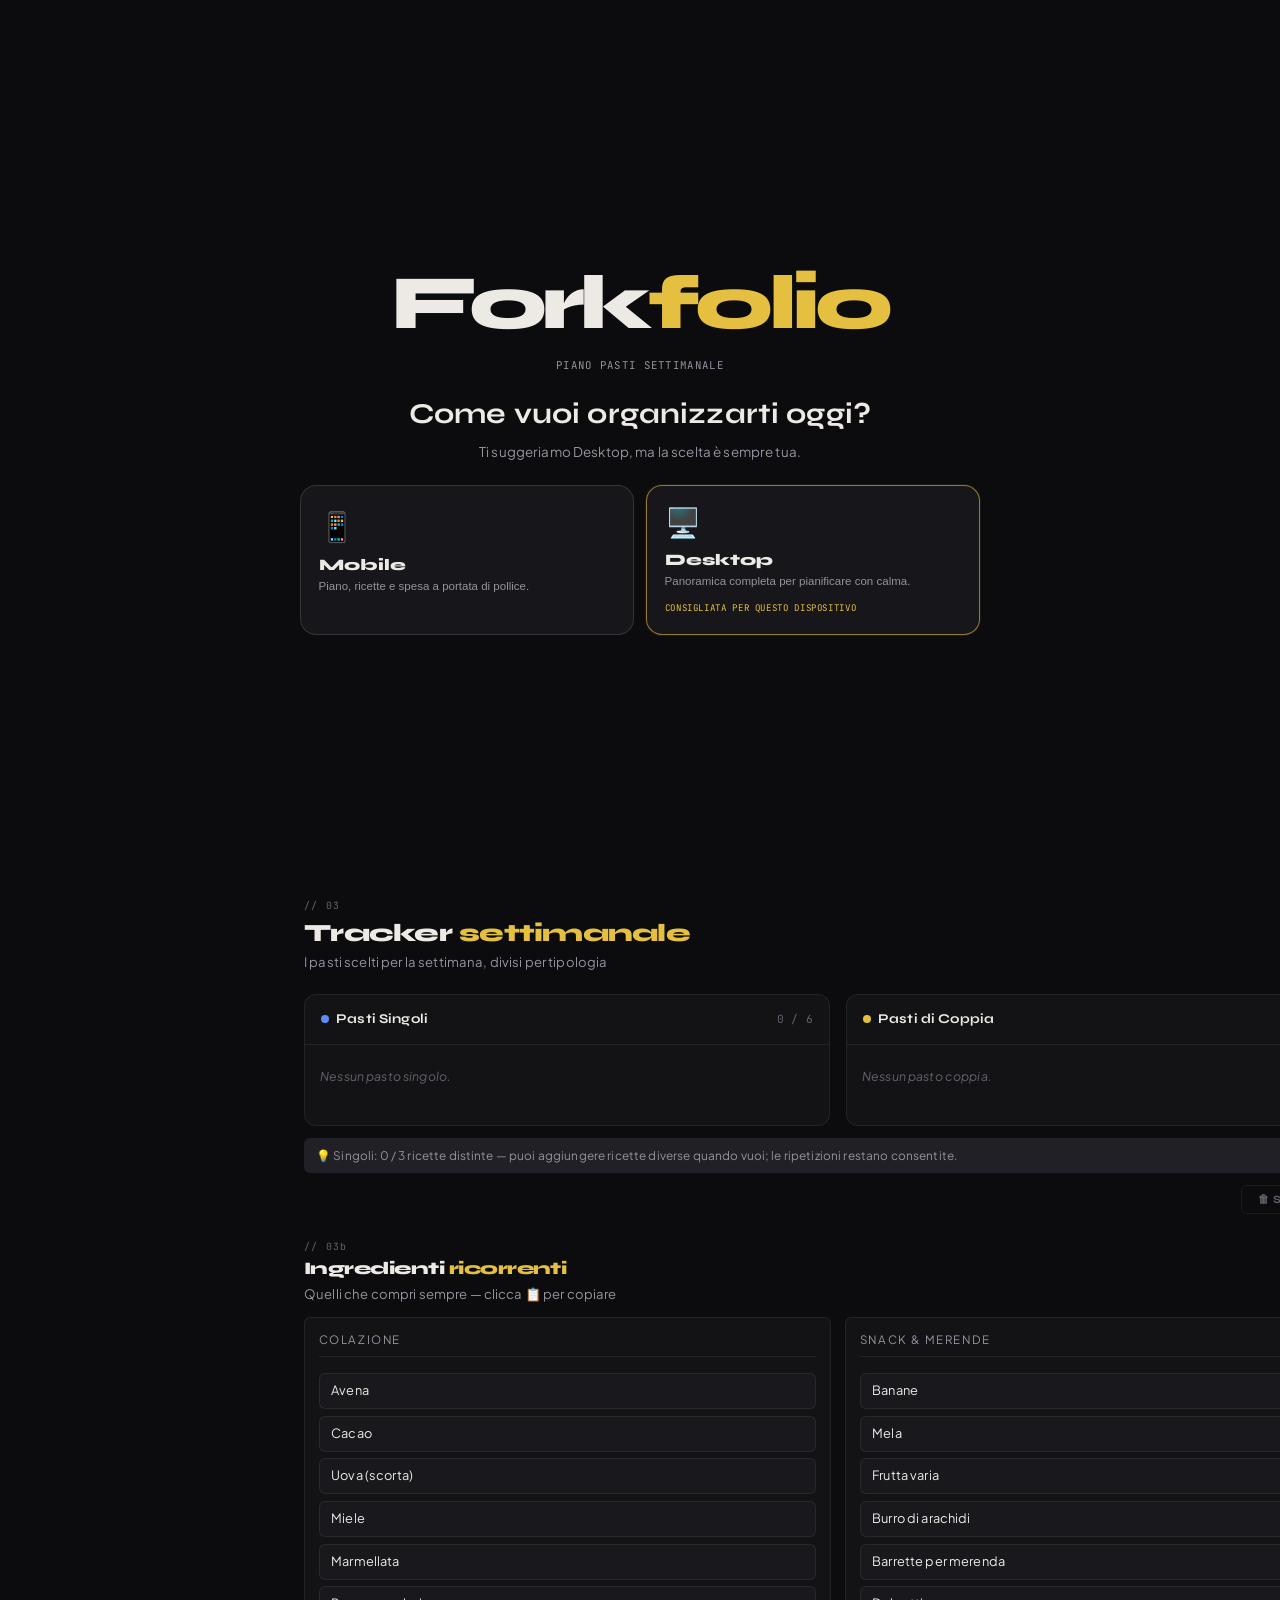
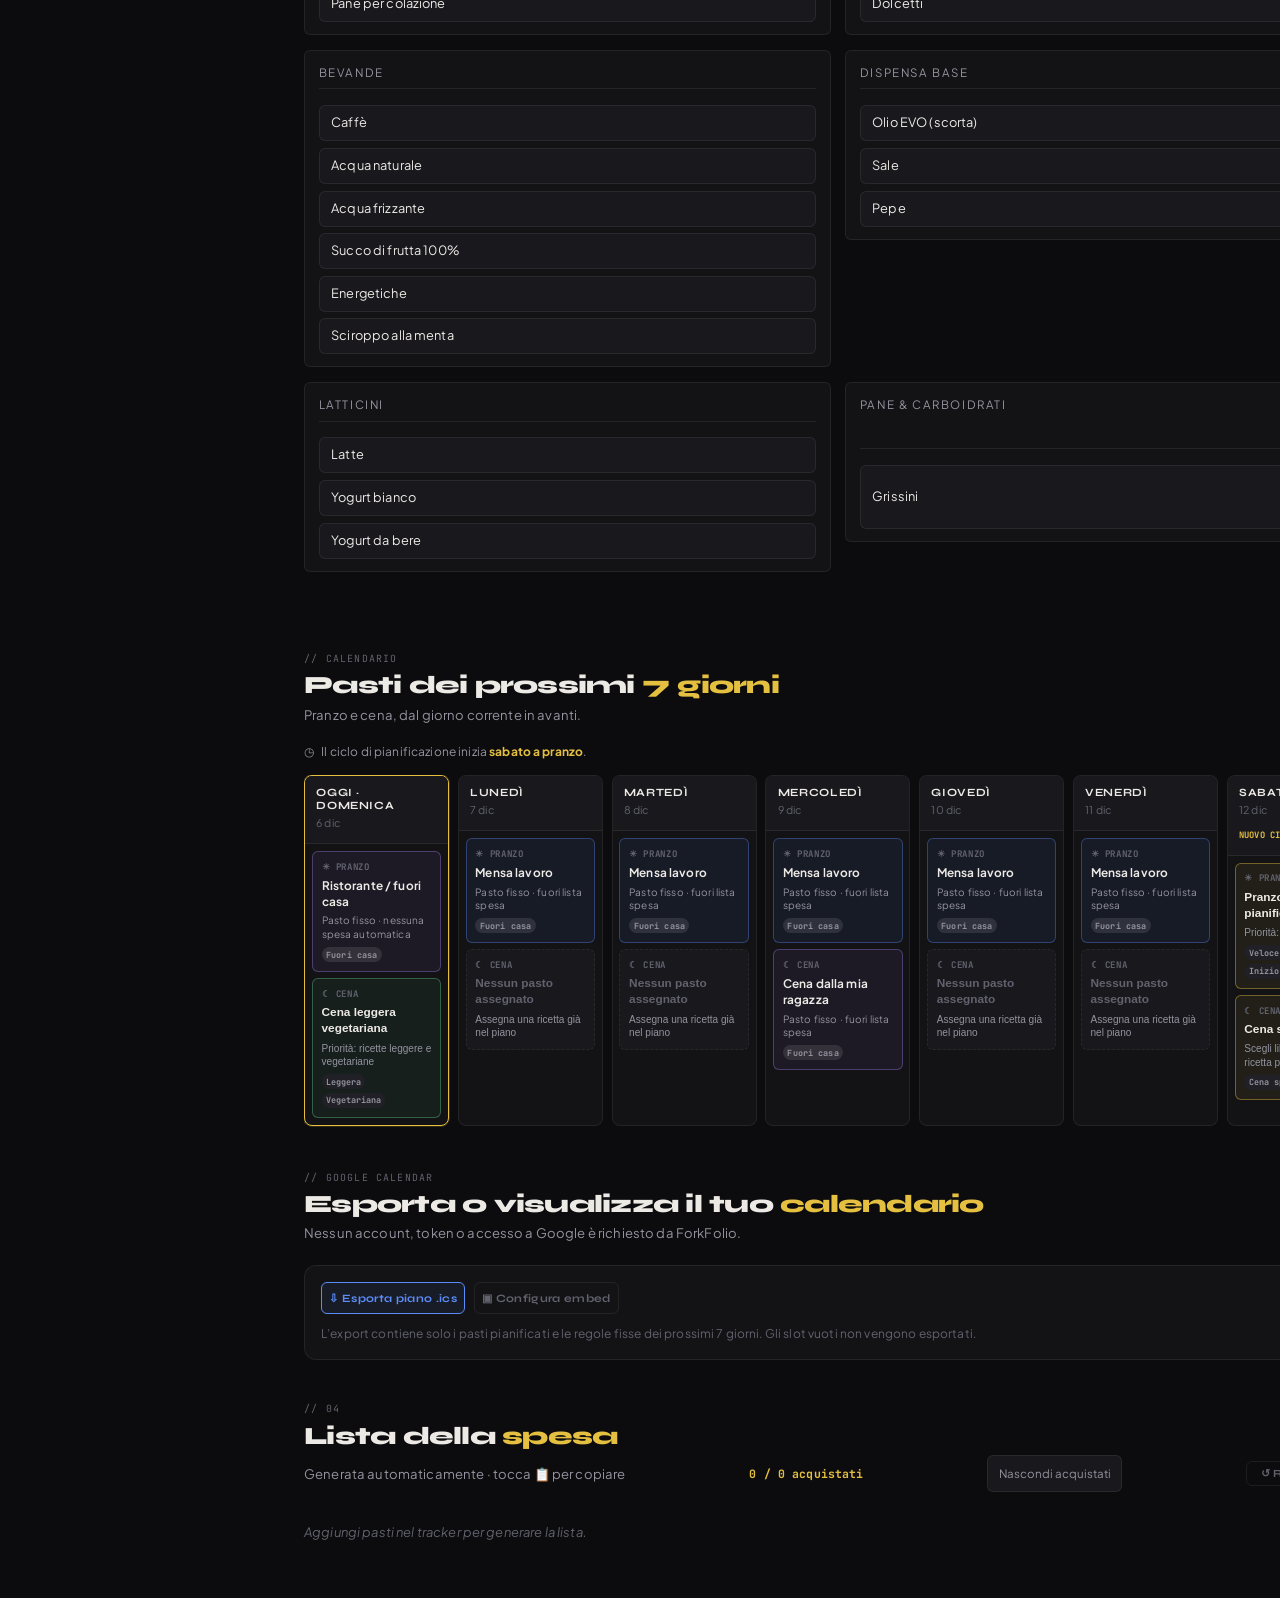
==== commit 007dca2a: "Add safe Google Calendar export" ====
--- a/ForkFolio/ForkFolio.html
+++ b/ForkFolio/ForkFolio.html
@@ -1446,6 +1446,15 @@
       .calendar-pick:hover { border-color:var(--accent); }
       .calendar-pick small { display:block; color:var(--muted); margin-top:.16rem; }
       .calendar-picker-empty { color:var(--muted); font-size:.8rem; line-height:1.5; margin:.8rem 0; }
+      .google-calendar-panel { background:var(--surface); border:1px solid var(--border); border-radius:var(--r); padding:1rem; }
+      .google-calendar-actions { display:flex; flex-wrap:wrap; gap:.55rem; align-items:center; }
+      .google-calendar-actions .bb { flex:none; width:auto; }
+      .google-calendar-note { margin:.7rem 0 0; color:var(--muted); font-size:.75rem; line-height:1.5; }
+      .google-embed-config { display:grid; grid-template-columns:minmax(0,1fr) auto; gap:.5rem; margin-top:.85rem; }
+      .google-embed-input { min-width:0; padding:.62rem .72rem; border:1px solid var(--border); border-radius:var(--r3); background:var(--surface2); color:var(--text); font:inherit; font-size:.75rem; }
+      .google-embed-wrap { margin-top:1rem; overflow:hidden; border:1px solid var(--border); border-radius:var(--r2); background:var(--surface2); }
+      .google-embed-wrap iframe { display:block; width:100%; height:560px; border:0; background:#fff; }
+      .google-embed-status { margin-top:.65rem; color:var(--muted2); font-size:.72rem; }
       .si-qty {
         font-family: "JetBrains Mono", monospace;
         font-size: 0.63rem;
@@ -1881,6 +1890,7 @@
       body.mode-mobile[data-mobile-view="piano"] #s01,
       body.mode-mobile[data-mobile-view="piano"] #s03,
       body.mode-mobile[data-mobile-view="piano"] #sCalendar,
+      body.mode-mobile[data-mobile-view="piano"] #sGoogleCalendar,
       body.mode-mobile[data-mobile-view="ricette"] #s02,
       body.mode-mobile[data-mobile-view="spesa"] #s04,
       body.mode-mobile[data-mobile-view="altro"] #mMore {
@@ -1947,6 +1957,8 @@
       body.mode-mobile .calendar-grid { grid-template-columns:1fr; overflow:visible; }
       body.mode-mobile .calendar-day { min-width:0; }
       body.mode-mobile .calendar-slot { min-height:72px; }
+      body.mode-mobile .google-embed-config { grid-template-columns:1fr; }
+      body.mode-mobile .google-calendar-actions .bb { min-height:44px; }
       body.mode-mobile .recipe-tools { grid-template-columns: 1fr; }
       body.mode-mobile .recipe-search, body.mode-mobile .recipe-sort, body.mode-mobile .recipe-filter { min-height: 44px; }
       body.mode-mobile .rc { padding: 0.9rem; border-radius: 12px; }
@@ -2167,6 +2179,7 @@
         .mode-switch { padding: 0.35rem 0.42rem; font-size: 0.64rem; }
         .layout, main, .sidebar, .coll, .coll-content, .ing-panel, .ing-tabs { min-width: 0; width: 100%; }
         .recipe-tools { grid-template-columns: 1fr; }
+        .google-embed-config { grid-template-columns:1fr; }
         main {
           padding: 1rem;
           gap: 2rem;
@@ -2628,6 +2641,32 @@
           <div class="calendar-grid" id="calendarGrid" aria-live="polite"></div>
         </section>
 
+        <!-- ══ GOOGLE CALENDAR ═════════════════════════ -->
+        <section id="sGoogleCalendar" aria-label="Google Calendar">
+          <div class="sec-hdr">
+            <div class="sec-num">// GOOGLE CALENDAR</div>
+            <div class="sec-title">Esporta o visualizza il tuo <span class="hl">calendario</span></div>
+            <div class="sec-sub">Nessun account, token o accesso a Google è richiesto da ForkFolio.</div>
+          </div>
+          <div class="google-calendar-panel">
+            <div class="google-calendar-actions">
+              <button class="bb bs" type="button" onclick="downloadCalendarIcs()">⇩ Esporta piano .ics</button>
+              <button class="bb bc" type="button" onclick="toggleGoogleEmbedConfig()">▣ Configura embed</button>
+              <button class="bb bc" id="clearGoogleEmbed" type="button" onclick="clearGoogleCalendarEmbed()" hidden>✕ Rimuovi embed</button>
+            </div>
+            <p class="google-calendar-note">L’export contiene solo i pasti pianificati e le regole fisse dei prossimi 7 giorni. Gli slot vuoti non vengono esportati.</p>
+            <div id="googleEmbedConfig" hidden>
+              <div class="google-embed-config">
+                <label class="sr-only" for="googleEmbedUrl">URL di embed Google Calendar</label>
+                <input id="googleEmbedUrl" class="google-embed-input" type="url" placeholder="https://calendar.google.com/calendar/embed?..." autocomplete="off" />
+                <button class="bb bc" type="button" onclick="saveGoogleCalendarEmbed()">Salva embed</button>
+              </div>
+              <div class="google-embed-status" id="googleEmbedStatus">Incolla solo un URL di embed di Google Calendar che hai scelto di condividere. L’URL resta nel browser e non entra nei backup o nel repository.</div>
+            </div>
+            <div id="googleEmbedMount"></div>
+          </div>
+        </section>
+
         <!-- ══ 04 SPESA ══════════════════════════════════ -->
         <section id="s04">
           <div class="sec-hdr">
@@ -2777,6 +2816,7 @@
 
       const MODE_STORAGE_KEY = "forkfolio-ui-mode";
       const STATE_STORAGE_KEY = "forkfolio-state-v1";
+      const GOOGLE_EMBED_STORAGE_KEY = "forkfolio-google-calendar-embed";
       const BACKUP_SCHEMA = "forkfolio-backup";
       const BACKUP_VERSION = 1;
       let currentMode = null;
@@ -2901,6 +2941,7 @@
         renderStaples();
         renderMobileStaples();
         renderAll();
+        renderGoogleCalendar();
         hints();
         observeSections();
         prepareModePicker();
@@ -3807,6 +3848,132 @@
         calendarPickerTarget = null;
       }
 
+      /* ─── GOOGLE CALENDAR ────────────────────────── */
+      function icsEscape(value) {
+        return String(value ?? "").replace(/\\/g, "\\\\").replace(/\r?\n/g, "\\n").replace(/;/g, "\\;").replace(/,/g, "\\,");
+      }
+      function icsDateTime(date, hour, minute = 0) {
+        return `${calendarDateKey(date).replace(/-/g, "")}T${String(hour).padStart(2, "0")}${String(minute).padStart(2, "0")}00`;
+      }
+      function icsTimestamp() {
+        return new Date().toISOString().replace(/[-:]/g, "").replace(/\.\d{3}/, "");
+      }
+      function calendarExportEvent(date, slot) {
+        const fixed = fixedCalendarRule(date, slot);
+        const assigned = getCalendarAssignment(date, slot);
+        if (!fixed && !assigned) return null;
+        const isLunch = slot === "lunch";
+        const title = fixed ? fixed.title : assigned.name;
+        const type = fixed ? "Regola fissa" : "Pasto pianificato";
+        const note = fixed
+          ? `${fixed.meta}. Non genera ingredienti o lista spesa.`
+          : `${assigned.type === "single" ? "Pasto singolo" : "Pasto di coppia"}. Già incluso nel piano e nella lista spesa di ForkFolio.`;
+        return {
+          uid: `${calendarSlotKey(date, slot)}@forkfolio.local`,
+          title: `ForkFolio · ${title}`,
+          description: `${isLunch ? "Pranzo" : "Cena"} · ${type}\n${note}`,
+          category: fixed ? "ForkFolio,Regola fissa" : "ForkFolio,Pasto pianificato",
+          start: icsDateTime(date, isLunch ? 13 : 20),
+          end: icsDateTime(date, isLunch ? 14 : 21),
+        };
+      }
+      function calendarIcsEvents() {
+        const now = new Date();
+        const events = [];
+        for (let offset = 0; offset < 7; offset++) {
+          const date = new Date(now.getFullYear(), now.getMonth(), now.getDate() + offset);
+          ["lunch", "dinner"].forEach((slot) => {
+            const event = calendarExportEvent(date, slot);
+            if (event) events.push(event);
+          });
+        }
+        return events;
+      }
+      function downloadCalendarIcs() {
+        const events = calendarIcsEvents();
+        if (!events.length) {
+          toast("Nessun pranzo o cena da esportare nei prossimi 7 giorni");
+          return;
+        }
+        const stamp = icsTimestamp();
+        const lines = [
+          "BEGIN:VCALENDAR", "VERSION:2.0", "PRODID:-//ForkFolio//Piano pasti//IT",
+          "CALSCALE:GREGORIAN", "METHOD:PUBLISH", "X-WR-CALNAME:ForkFolio - Piano pasti", "X-WR-TIMEZONE:Europe/Rome",
+        ];
+        events.forEach((event) => lines.push(
+          "BEGIN:VEVENT", `UID:${event.uid}`, `DTSTAMP:${stamp}`,
+          `DTSTART;TZID=Europe/Rome:${event.start}`, `DTEND;TZID=Europe/Rome:${event.end}`,
+          `SUMMARY:${icsEscape(event.title)}`, `DESCRIPTION:${icsEscape(event.description)}`,
+          `CATEGORIES:${icsEscape(event.category)}`, "END:VEVENT",
+        ));
+        lines.push("END:VCALENDAR");
+        const blob = new Blob([lines.join("\r\n") + "\r\n"], { type: "text/calendar;charset=utf-8" });
+        const link = document.createElement("a");
+        link.href = URL.createObjectURL(blob);
+        link.download = `forkfolio-pasti-${calendarDateKey(new Date())}.ics`;
+        link.click();
+        setTimeout(() => URL.revokeObjectURL(link.href), 0);
+        toast(`⇩ Esportati ${events.length} eventi .ics`);
+      }
+      function readGoogleCalendarEmbed() {
+        try { return localStorage.getItem(GOOGLE_EMBED_STORAGE_KEY) || ""; } catch { return ""; }
+      }
+      function validGoogleCalendarEmbed(value) {
+        try {
+          const url = new URL(value);
+          return url.protocol === "https:" && url.hostname === "calendar.google.com" && url.pathname.startsWith("/calendar/embed") ? url.toString() : null;
+        } catch { return null; }
+      }
+      function renderGoogleCalendar() {
+        const mount = document.getElementById("googleEmbedMount");
+        const clear = document.getElementById("clearGoogleEmbed");
+        if (!mount || !clear) return;
+        mount.innerHTML = "";
+        const saved = validGoogleCalendarEmbed(readGoogleCalendarEmbed());
+        clear.hidden = !saved;
+        if (!saved) return;
+        const wrap = document.createElement("div");
+        wrap.className = "google-embed-wrap";
+        const frame = document.createElement("iframe");
+        frame.src = saved;
+        frame.title = "Google Calendar condiviso";
+        frame.loading = "lazy";
+        frame.referrerPolicy = "no-referrer";
+        wrap.appendChild(frame);
+        mount.appendChild(wrap);
+      }
+      function toggleGoogleEmbedConfig() {
+        const config = document.getElementById("googleEmbedConfig");
+        const input = document.getElementById("googleEmbedUrl");
+        if (!config || !input) return;
+        config.hidden = !config.hidden;
+        if (!config.hidden) {
+          input.value = readGoogleCalendarEmbed();
+          input.focus();
+        }
+      }
+      function saveGoogleCalendarEmbed() {
+        const input = document.getElementById("googleEmbedUrl");
+        const url = validGoogleCalendarEmbed(input?.value.trim());
+        if (!url) {
+          toast("Usa solo un URL https://calendar.google.com/calendar/embed scelto da te");
+          return;
+        }
+        try { localStorage.setItem(GOOGLE_EMBED_STORAGE_KEY, url); } catch {
+          toast("Impossibile salvare l'embed in questo browser");
+          return;
+        }
+        document.getElementById("googleEmbedConfig").hidden = true;
+        renderGoogleCalendar();
+        toast("✓ Embed Google Calendar salvato solo in questo browser");
+      }
+      function clearGoogleCalendarEmbed() {
+        try { localStorage.removeItem(GOOGLE_EMBED_STORAGE_KEY); } catch {}
+        document.getElementById("googleEmbedConfig").hidden = true;
+        renderGoogleCalendar();
+        toast("Embed Google Calendar rimosso");
+      }
+
       /* ─── STAPLES ─────────────────────────────────── */
       function renderStaples() {
         const grid = document.getElementById("staplesGrid");
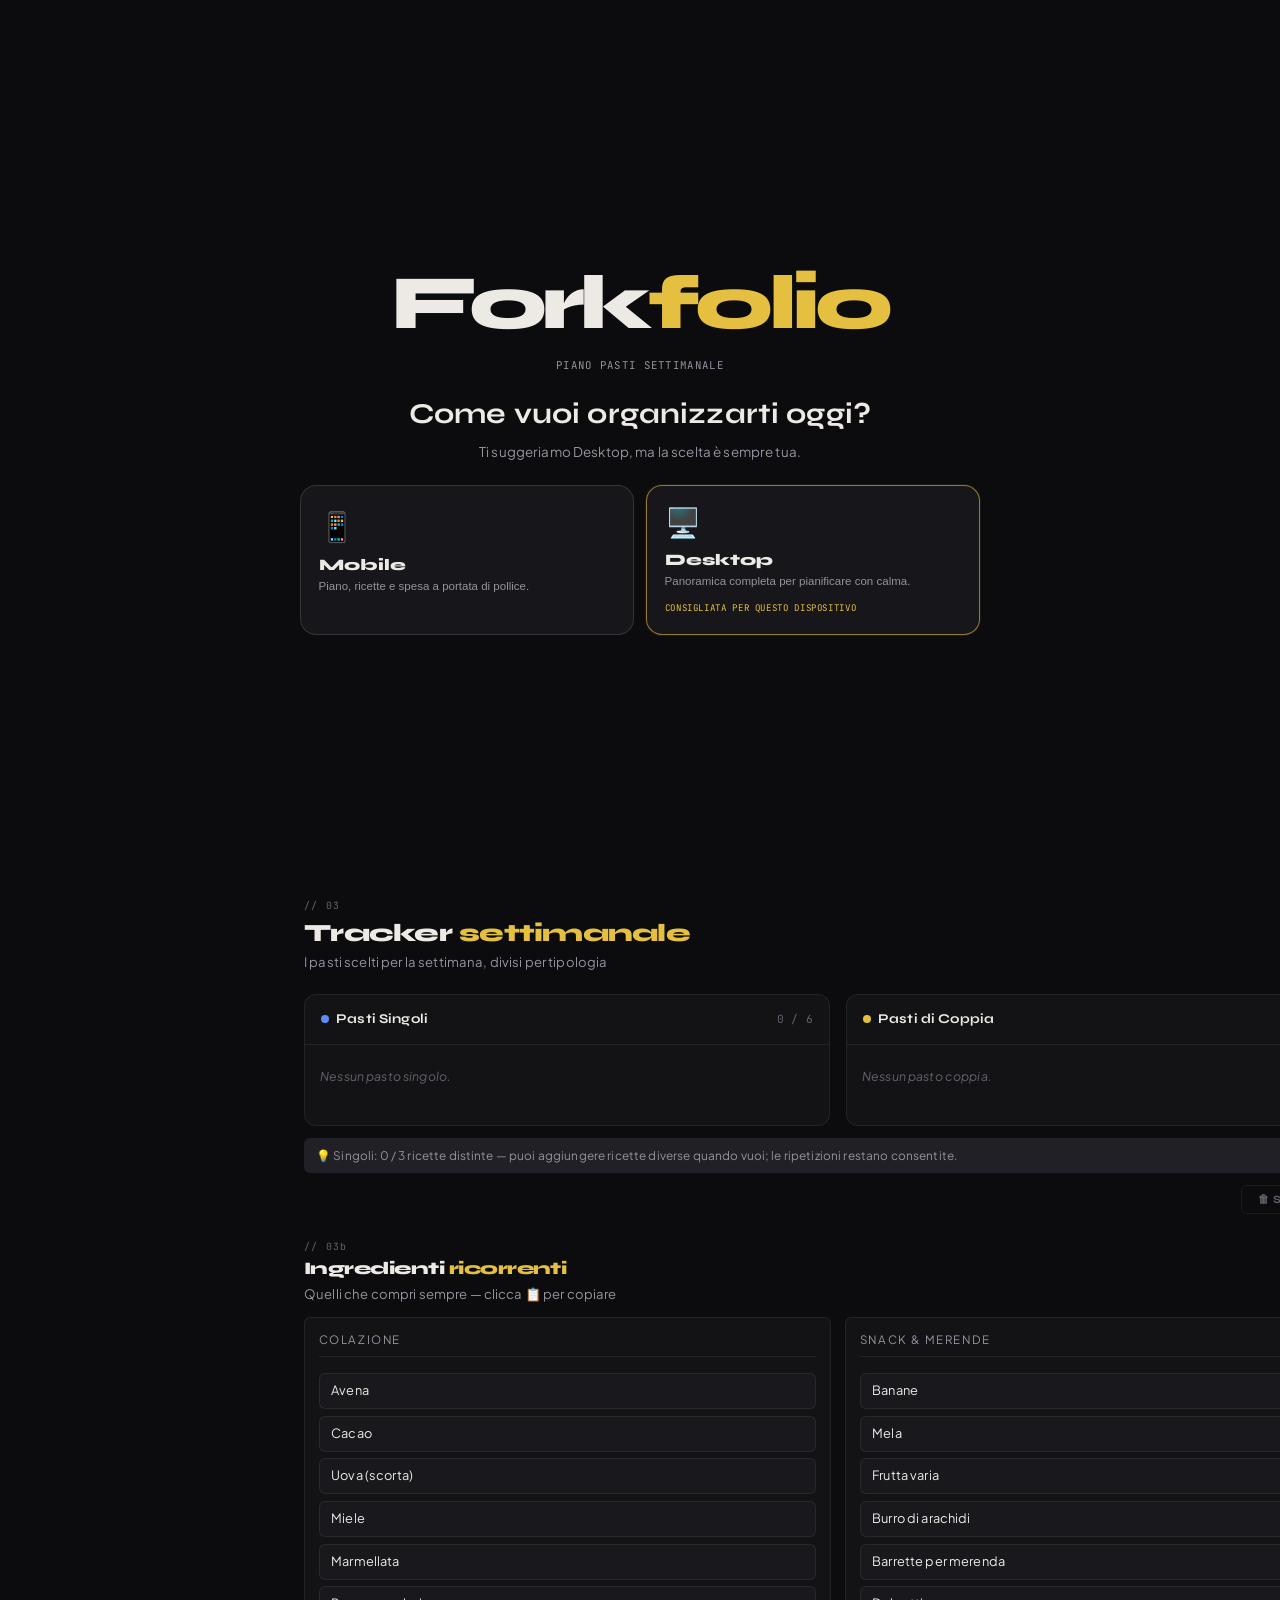
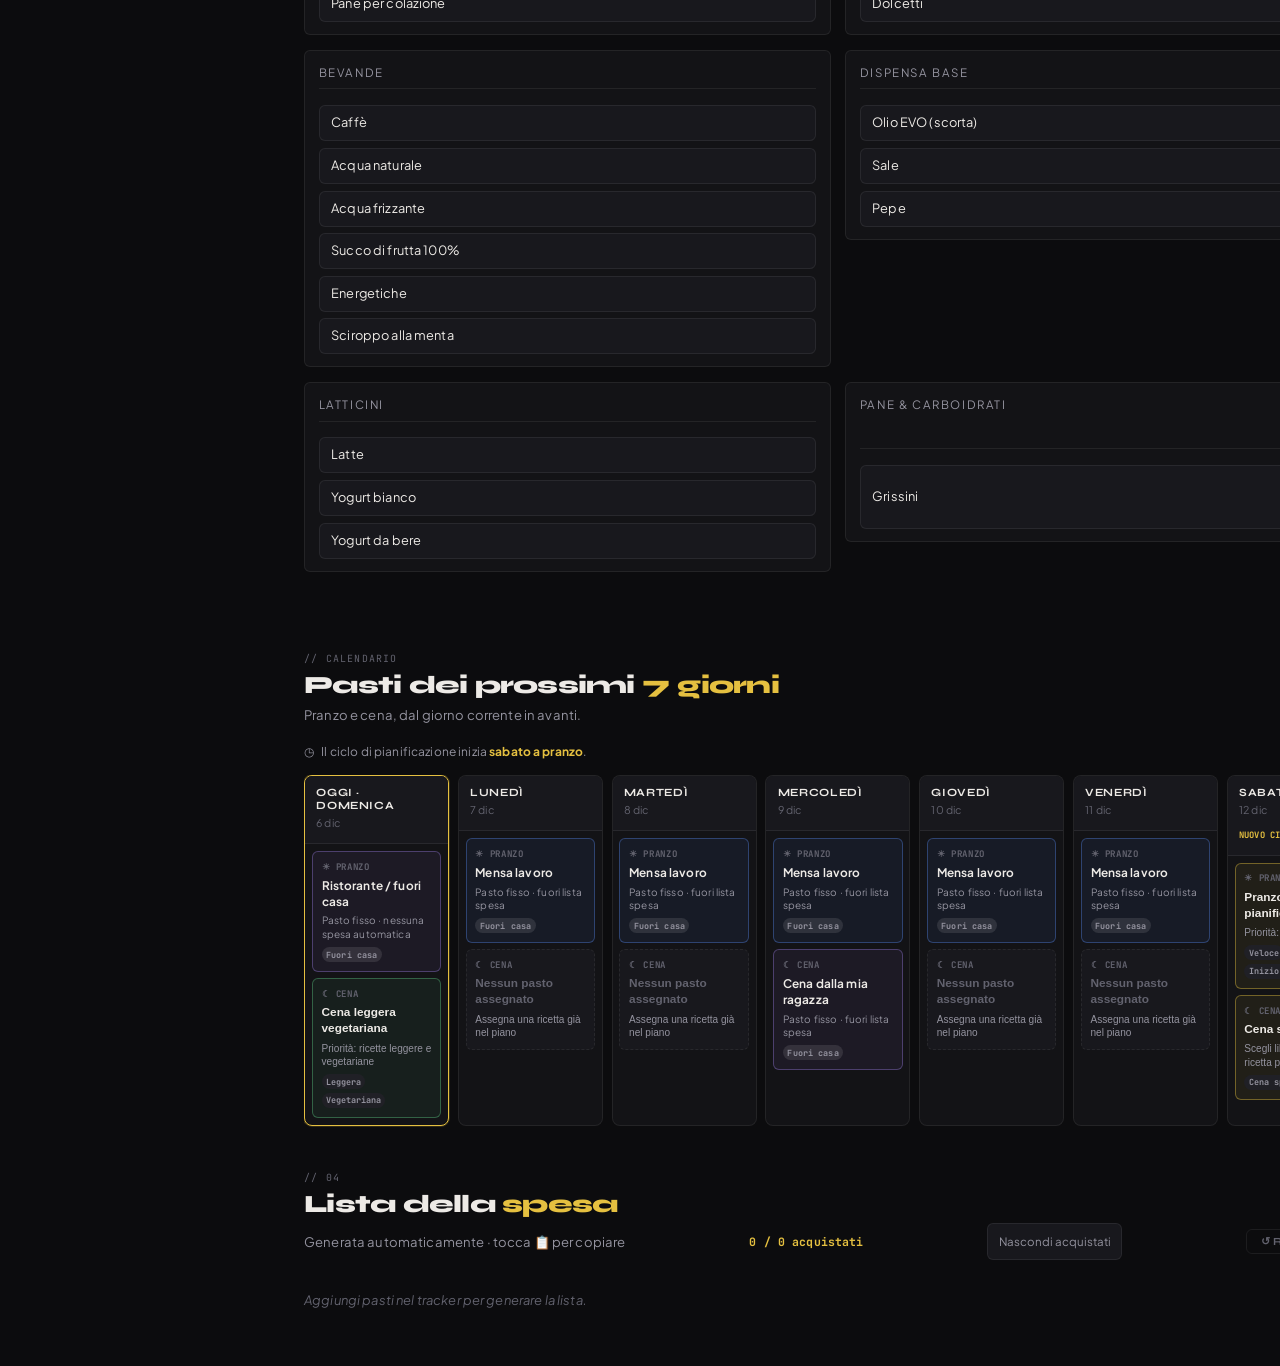
==== commit a71ee04d: "Remove Google Calendar integration" ====
--- a/ForkFolio/ForkFolio.html
+++ b/ForkFolio/ForkFolio.html
@@ -1446,15 +1446,6 @@
       .calendar-pick:hover { border-color:var(--accent); }
       .calendar-pick small { display:block; color:var(--muted); margin-top:.16rem; }
       .calendar-picker-empty { color:var(--muted); font-size:.8rem; line-height:1.5; margin:.8rem 0; }
-      .google-calendar-panel { background:var(--surface); border:1px solid var(--border); border-radius:var(--r); padding:1rem; }
-      .google-calendar-actions { display:flex; flex-wrap:wrap; gap:.55rem; align-items:center; }
-      .google-calendar-actions .bb { flex:none; width:auto; }
-      .google-calendar-note { margin:.7rem 0 0; color:var(--muted); font-size:.75rem; line-height:1.5; }
-      .google-embed-config { display:grid; grid-template-columns:minmax(0,1fr) auto; gap:.5rem; margin-top:.85rem; }
-      .google-embed-input { min-width:0; padding:.62rem .72rem; border:1px solid var(--border); border-radius:var(--r3); background:var(--surface2); color:var(--text); font:inherit; font-size:.75rem; }
-      .google-embed-wrap { margin-top:1rem; overflow:hidden; border:1px solid var(--border); border-radius:var(--r2); background:var(--surface2); }
-      .google-embed-wrap iframe { display:block; width:100%; height:560px; border:0; background:#fff; }
-      .google-embed-status { margin-top:.65rem; color:var(--muted2); font-size:.72rem; }
       .si-qty {
         font-family: "JetBrains Mono", monospace;
         font-size: 0.63rem;
@@ -1890,7 +1881,6 @@
       body.mode-mobile[data-mobile-view="piano"] #s01,
       body.mode-mobile[data-mobile-view="piano"] #s03,
       body.mode-mobile[data-mobile-view="piano"] #sCalendar,
-      body.mode-mobile[data-mobile-view="piano"] #sGoogleCalendar,
       body.mode-mobile[data-mobile-view="ricette"] #s02,
       body.mode-mobile[data-mobile-view="spesa"] #s04,
       body.mode-mobile[data-mobile-view="altro"] #mMore {
@@ -1957,8 +1947,6 @@
       body.mode-mobile .calendar-grid { grid-template-columns:1fr; overflow:visible; }
       body.mode-mobile .calendar-day { min-width:0; }
       body.mode-mobile .calendar-slot { min-height:72px; }
-      body.mode-mobile .google-embed-config { grid-template-columns:1fr; }
-      body.mode-mobile .google-calendar-actions .bb { min-height:44px; }
       body.mode-mobile .recipe-tools { grid-template-columns: 1fr; }
       body.mode-mobile .recipe-search, body.mode-mobile .recipe-sort, body.mode-mobile .recipe-filter { min-height: 44px; }
       body.mode-mobile .rc { padding: 0.9rem; border-radius: 12px; }
@@ -2179,7 +2167,6 @@
         .mode-switch { padding: 0.35rem 0.42rem; font-size: 0.64rem; }
         .layout, main, .sidebar, .coll, .coll-content, .ing-panel, .ing-tabs { min-width: 0; width: 100%; }
         .recipe-tools { grid-template-columns: 1fr; }
-        .google-embed-config { grid-template-columns:1fr; }
         main {
           padding: 1rem;
           gap: 2rem;
@@ -2641,32 +2628,6 @@
           <div class="calendar-grid" id="calendarGrid" aria-live="polite"></div>
         </section>
 
-        <!-- ══ GOOGLE CALENDAR ═════════════════════════ -->
-        <section id="sGoogleCalendar" aria-label="Google Calendar">
-          <div class="sec-hdr">
-            <div class="sec-num">// GOOGLE CALENDAR</div>
-            <div class="sec-title">Esporta o visualizza il tuo <span class="hl">calendario</span></div>
-            <div class="sec-sub">Nessun account, token o accesso a Google è richiesto da ForkFolio.</div>
-          </div>
-          <div class="google-calendar-panel">
-            <div class="google-calendar-actions">
-              <button class="bb bs" type="button" onclick="downloadCalendarIcs()">⇩ Esporta piano .ics</button>
-              <button class="bb bc" type="button" onclick="toggleGoogleEmbedConfig()">▣ Configura embed</button>
-              <button class="bb bc" id="clearGoogleEmbed" type="button" onclick="clearGoogleCalendarEmbed()" hidden>✕ Rimuovi embed</button>
-            </div>
-            <p class="google-calendar-note">L’export contiene solo i pasti pianificati e le regole fisse dei prossimi 7 giorni. Gli slot vuoti non vengono esportati.</p>
-            <div id="googleEmbedConfig" hidden>
-              <div class="google-embed-config">
-                <label class="sr-only" for="googleEmbedUrl">URL di embed Google Calendar</label>
-                <input id="googleEmbedUrl" class="google-embed-input" type="url" placeholder="https://calendar.google.com/calendar/embed?..." autocomplete="off" />
-                <button class="bb bc" type="button" onclick="saveGoogleCalendarEmbed()">Salva embed</button>
-              </div>
-              <div class="google-embed-status" id="googleEmbedStatus">Incolla solo un URL di embed di Google Calendar che hai scelto di condividere. L’URL resta nel browser e non entra nei backup o nel repository.</div>
-            </div>
-            <div id="googleEmbedMount"></div>
-          </div>
-        </section>
-
         <!-- ══ 04 SPESA ══════════════════════════════════ -->
         <section id="s04">
           <div class="sec-hdr">
@@ -2816,7 +2777,6 @@
 
       const MODE_STORAGE_KEY = "forkfolio-ui-mode";
       const STATE_STORAGE_KEY = "forkfolio-state-v1";
-      const GOOGLE_EMBED_STORAGE_KEY = "forkfolio-google-calendar-embed";
       const BACKUP_SCHEMA = "forkfolio-backup";
       const BACKUP_VERSION = 1;
       let currentMode = null;
@@ -2941,7 +2901,6 @@
         renderStaples();
         renderMobileStaples();
         renderAll();
-        renderGoogleCalendar();
         hints();
         observeSections();
         prepareModePicker();
@@ -3848,132 +3807,6 @@
         calendarPickerTarget = null;
       }
 
-      /* ─── GOOGLE CALENDAR ────────────────────────── */
-      function icsEscape(value) {
-        return String(value ?? "").replace(/\\/g, "\\\\").replace(/\r?\n/g, "\\n").replace(/;/g, "\\;").replace(/,/g, "\\,");
-      }
-      function icsDateTime(date, hour, minute = 0) {
-        return `${calendarDateKey(date).replace(/-/g, "")}T${String(hour).padStart(2, "0")}${String(minute).padStart(2, "0")}00`;
-      }
-      function icsTimestamp() {
-        return new Date().toISOString().replace(/[-:]/g, "").replace(/\.\d{3}/, "");
-      }
-      function calendarExportEvent(date, slot) {
-        const fixed = fixedCalendarRule(date, slot);
-        const assigned = getCalendarAssignment(date, slot);
-        if (!fixed && !assigned) return null;
-        const isLunch = slot === "lunch";
-        const title = fixed ? fixed.title : assigned.name;
-        const type = fixed ? "Regola fissa" : "Pasto pianificato";
-        const note = fixed
-          ? `${fixed.meta}. Non genera ingredienti o lista spesa.`
-          : `${assigned.type === "single" ? "Pasto singolo" : "Pasto di coppia"}. Già incluso nel piano e nella lista spesa di ForkFolio.`;
-        return {
-          uid: `${calendarSlotKey(date, slot)}@forkfolio.local`,
-          title: `ForkFolio · ${title}`,
-          description: `${isLunch ? "Pranzo" : "Cena"} · ${type}\n${note}`,
-          category: fixed ? "ForkFolio,Regola fissa" : "ForkFolio,Pasto pianificato",
-          start: icsDateTime(date, isLunch ? 13 : 20),
-          end: icsDateTime(date, isLunch ? 14 : 21),
-        };
-      }
-      function calendarIcsEvents() {
-        const now = new Date();
-        const events = [];
-        for (let offset = 0; offset < 7; offset++) {
-          const date = new Date(now.getFullYear(), now.getMonth(), now.getDate() + offset);
-          ["lunch", "dinner"].forEach((slot) => {
-            const event = calendarExportEvent(date, slot);
-            if (event) events.push(event);
-          });
-        }
-        return events;
-      }
-      function downloadCalendarIcs() {
-        const events = calendarIcsEvents();
-        if (!events.length) {
-          toast("Nessun pranzo o cena da esportare nei prossimi 7 giorni");
-          return;
-        }
-        const stamp = icsTimestamp();
-        const lines = [
-          "BEGIN:VCALENDAR", "VERSION:2.0", "PRODID:-//ForkFolio//Piano pasti//IT",
-          "CALSCALE:GREGORIAN", "METHOD:PUBLISH", "X-WR-CALNAME:ForkFolio - Piano pasti", "X-WR-TIMEZONE:Europe/Rome",
-        ];
-        events.forEach((event) => lines.push(
-          "BEGIN:VEVENT", `UID:${event.uid}`, `DTSTAMP:${stamp}`,
-          `DTSTART;TZID=Europe/Rome:${event.start}`, `DTEND;TZID=Europe/Rome:${event.end}`,
-          `SUMMARY:${icsEscape(event.title)}`, `DESCRIPTION:${icsEscape(event.description)}`,
-          `CATEGORIES:${icsEscape(event.category)}`, "END:VEVENT",
-        ));
-        lines.push("END:VCALENDAR");
-        const blob = new Blob([lines.join("\r\n") + "\r\n"], { type: "text/calendar;charset=utf-8" });
-        const link = document.createElement("a");
-        link.href = URL.createObjectURL(blob);
-        link.download = `forkfolio-pasti-${calendarDateKey(new Date())}.ics`;
-        link.click();
-        setTimeout(() => URL.revokeObjectURL(link.href), 0);
-        toast(`⇩ Esportati ${events.length} eventi .ics`);
-      }
-      function readGoogleCalendarEmbed() {
-        try { return localStorage.getItem(GOOGLE_EMBED_STORAGE_KEY) || ""; } catch { return ""; }
-      }
-      function validGoogleCalendarEmbed(value) {
-        try {
-          const url = new URL(value);
-          return url.protocol === "https:" && url.hostname === "calendar.google.com" && url.pathname.startsWith("/calendar/embed") ? url.toString() : null;
-        } catch { return null; }
-      }
-      function renderGoogleCalendar() {
-        const mount = document.getElementById("googleEmbedMount");
-        const clear = document.getElementById("clearGoogleEmbed");
-        if (!mount || !clear) return;
-        mount.innerHTML = "";
-        const saved = validGoogleCalendarEmbed(readGoogleCalendarEmbed());
-        clear.hidden = !saved;
-        if (!saved) return;
-        const wrap = document.createElement("div");
-        wrap.className = "google-embed-wrap";
-        const frame = document.createElement("iframe");
-        frame.src = saved;
-        frame.title = "Google Calendar condiviso";
-        frame.loading = "lazy";
-        frame.referrerPolicy = "no-referrer";
-        wrap.appendChild(frame);
-        mount.appendChild(wrap);
-      }
-      function toggleGoogleEmbedConfig() {
-        const config = document.getElementById("googleEmbedConfig");
-        const input = document.getElementById("googleEmbedUrl");
-        if (!config || !input) return;
-        config.hidden = !config.hidden;
-        if (!config.hidden) {
-          input.value = readGoogleCalendarEmbed();
-          input.focus();
-        }
-      }
-      function saveGoogleCalendarEmbed() {
-        const input = document.getElementById("googleEmbedUrl");
-        const url = validGoogleCalendarEmbed(input?.value.trim());
-        if (!url) {
-          toast("Usa solo un URL https://calendar.google.com/calendar/embed scelto da te");
-          return;
-        }
-        try { localStorage.setItem(GOOGLE_EMBED_STORAGE_KEY, url); } catch {
-          toast("Impossibile salvare l'embed in questo browser");
-          return;
-        }
-        document.getElementById("googleEmbedConfig").hidden = true;
-        renderGoogleCalendar();
-        toast("✓ Embed Google Calendar salvato solo in questo browser");
-      }
-      function clearGoogleCalendarEmbed() {
-        try { localStorage.removeItem(GOOGLE_EMBED_STORAGE_KEY); } catch {}
-        document.getElementById("googleEmbedConfig").hidden = true;
-        renderGoogleCalendar();
-        toast("Embed Google Calendar rimosso");
-      }
-
       /* ─── STAPLES ─────────────────────────────────── */
       function renderStaples() {
         const grid = document.getElementById("staplesGrid");
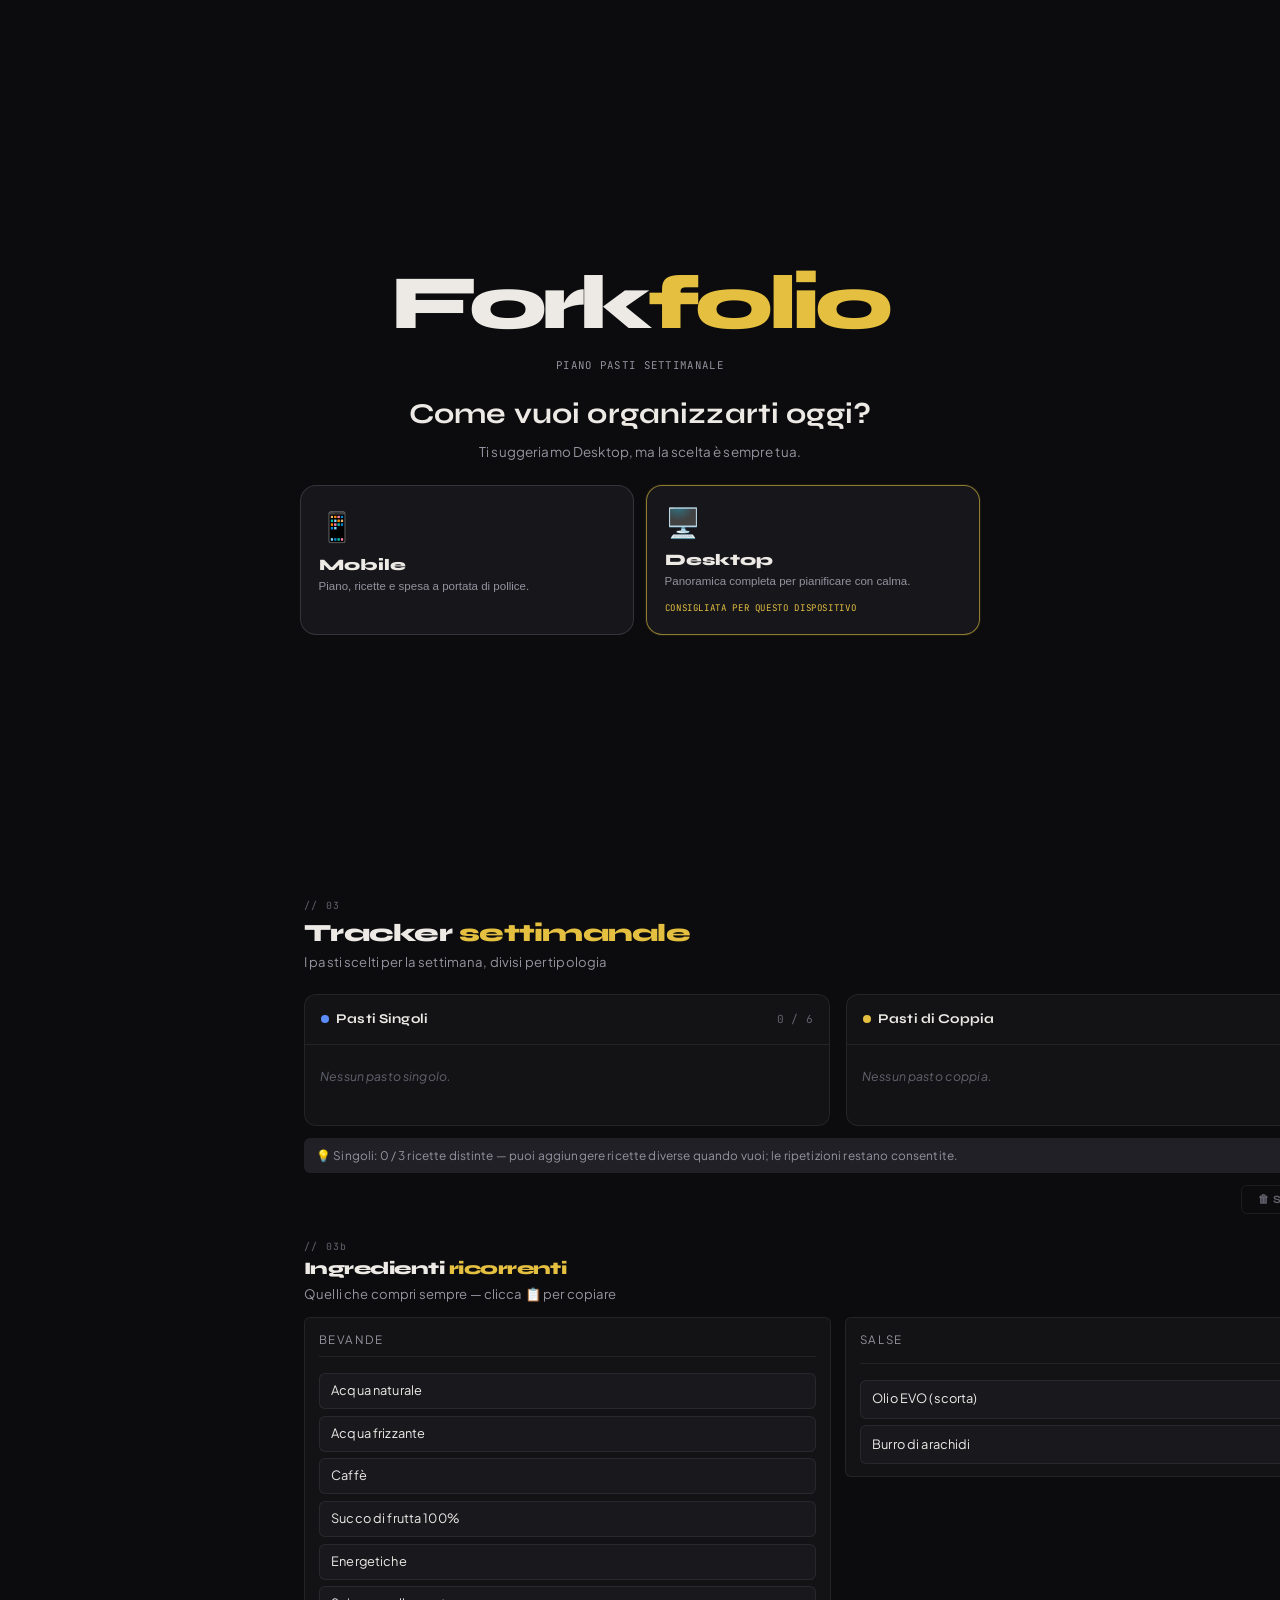
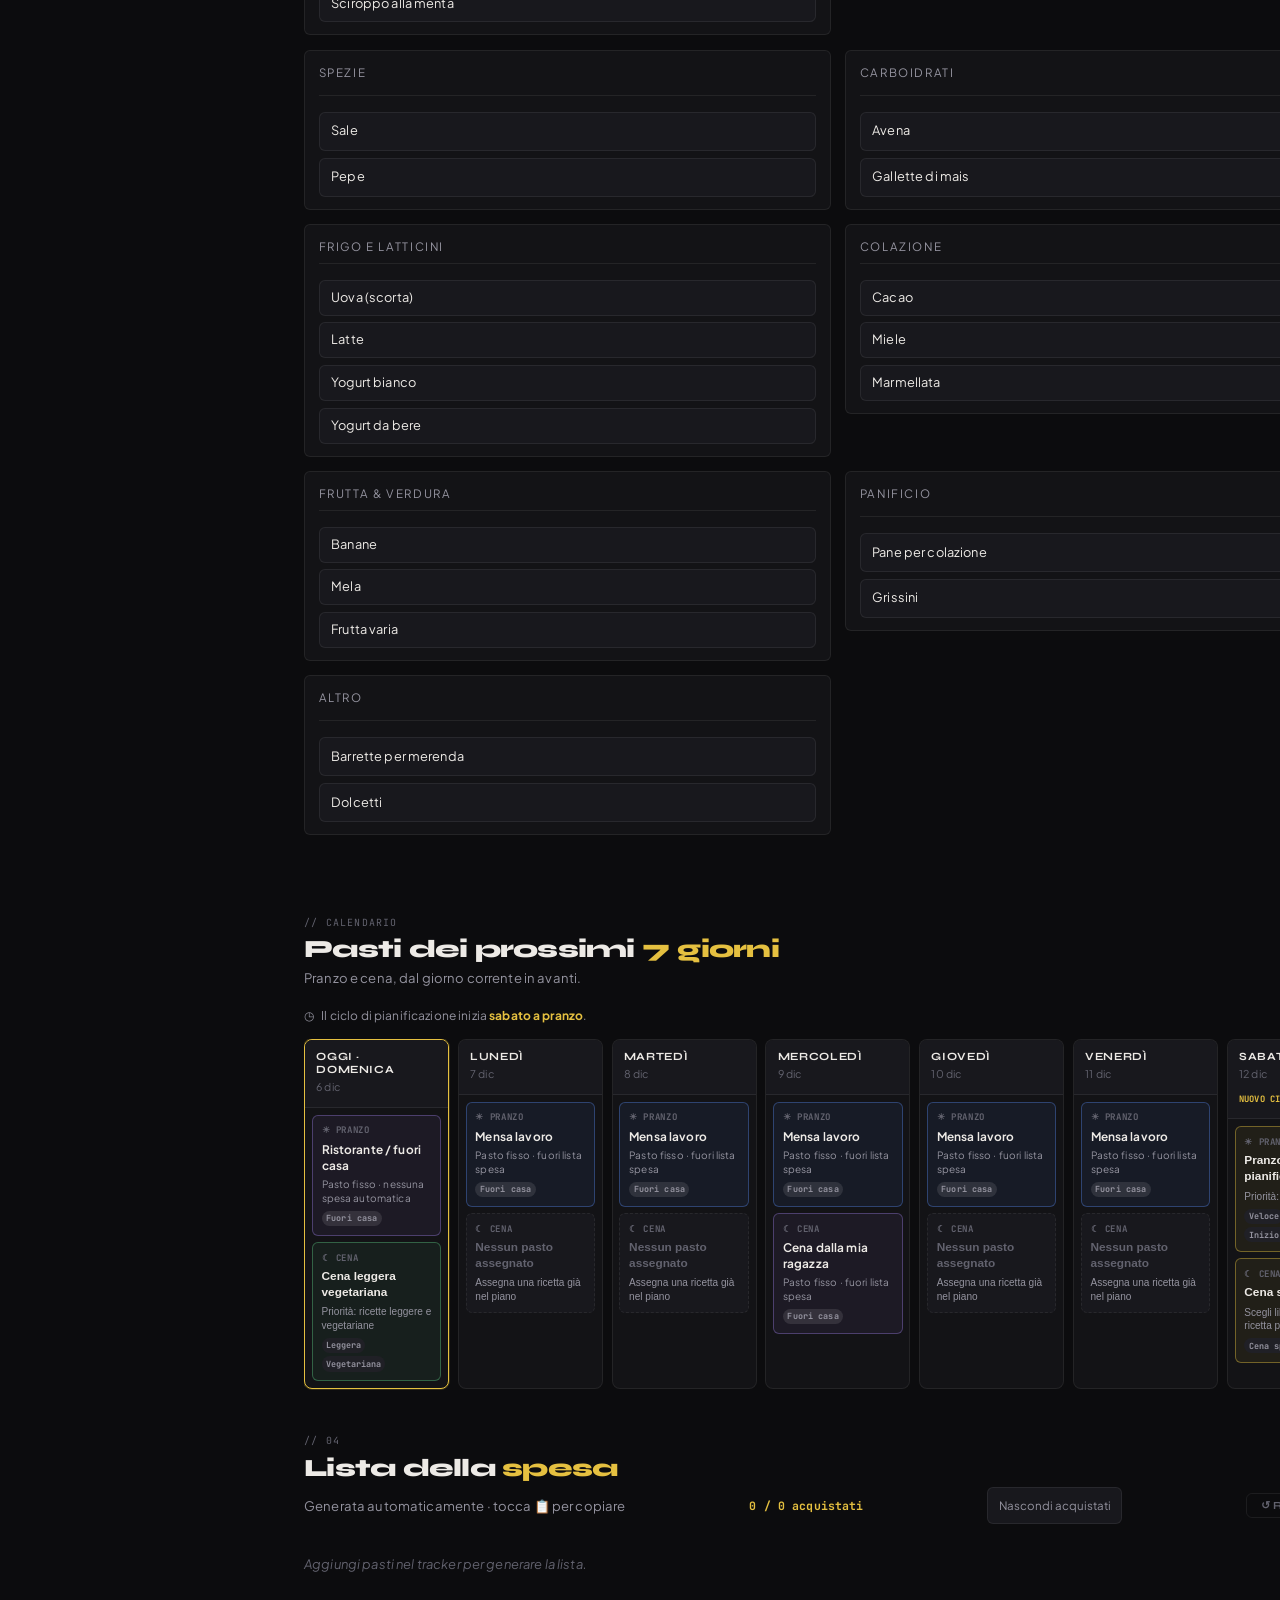
==== commit 1bd7bbe7: "Organize recurring staples by shopping category" ====
--- a/ForkFolio/ForkFolio.html
+++ b/ForkFolio/ForkFolio.html
@@ -2988,6 +2988,7 @@
       function renderMobileStaples() {
         const container = document.getElementById("mobileStaples");
         container.innerHTML = Object.entries(STAPLES)
+          .filter(([, items]) => items.length)
           .map(
             ([category, items]) =>
               `<div class="mobile-staple-group"><div class="mobile-staple-title">${escHtml(category)}</div><div class="mobile-staple-items">${items
@@ -3811,7 +3812,7 @@
       function renderStaples() {
         const grid = document.getElementById("staplesGrid");
         grid.innerHTML = "";
-        Object.entries(STAPLES).forEach(([category, items]) => {
+        Object.entries(STAPLES).filter(([, items]) => items.length).forEach(([category, items]) => {
           const group = document.createElement("div");
           group.className = "staples-group";
           const itemsHtml = items
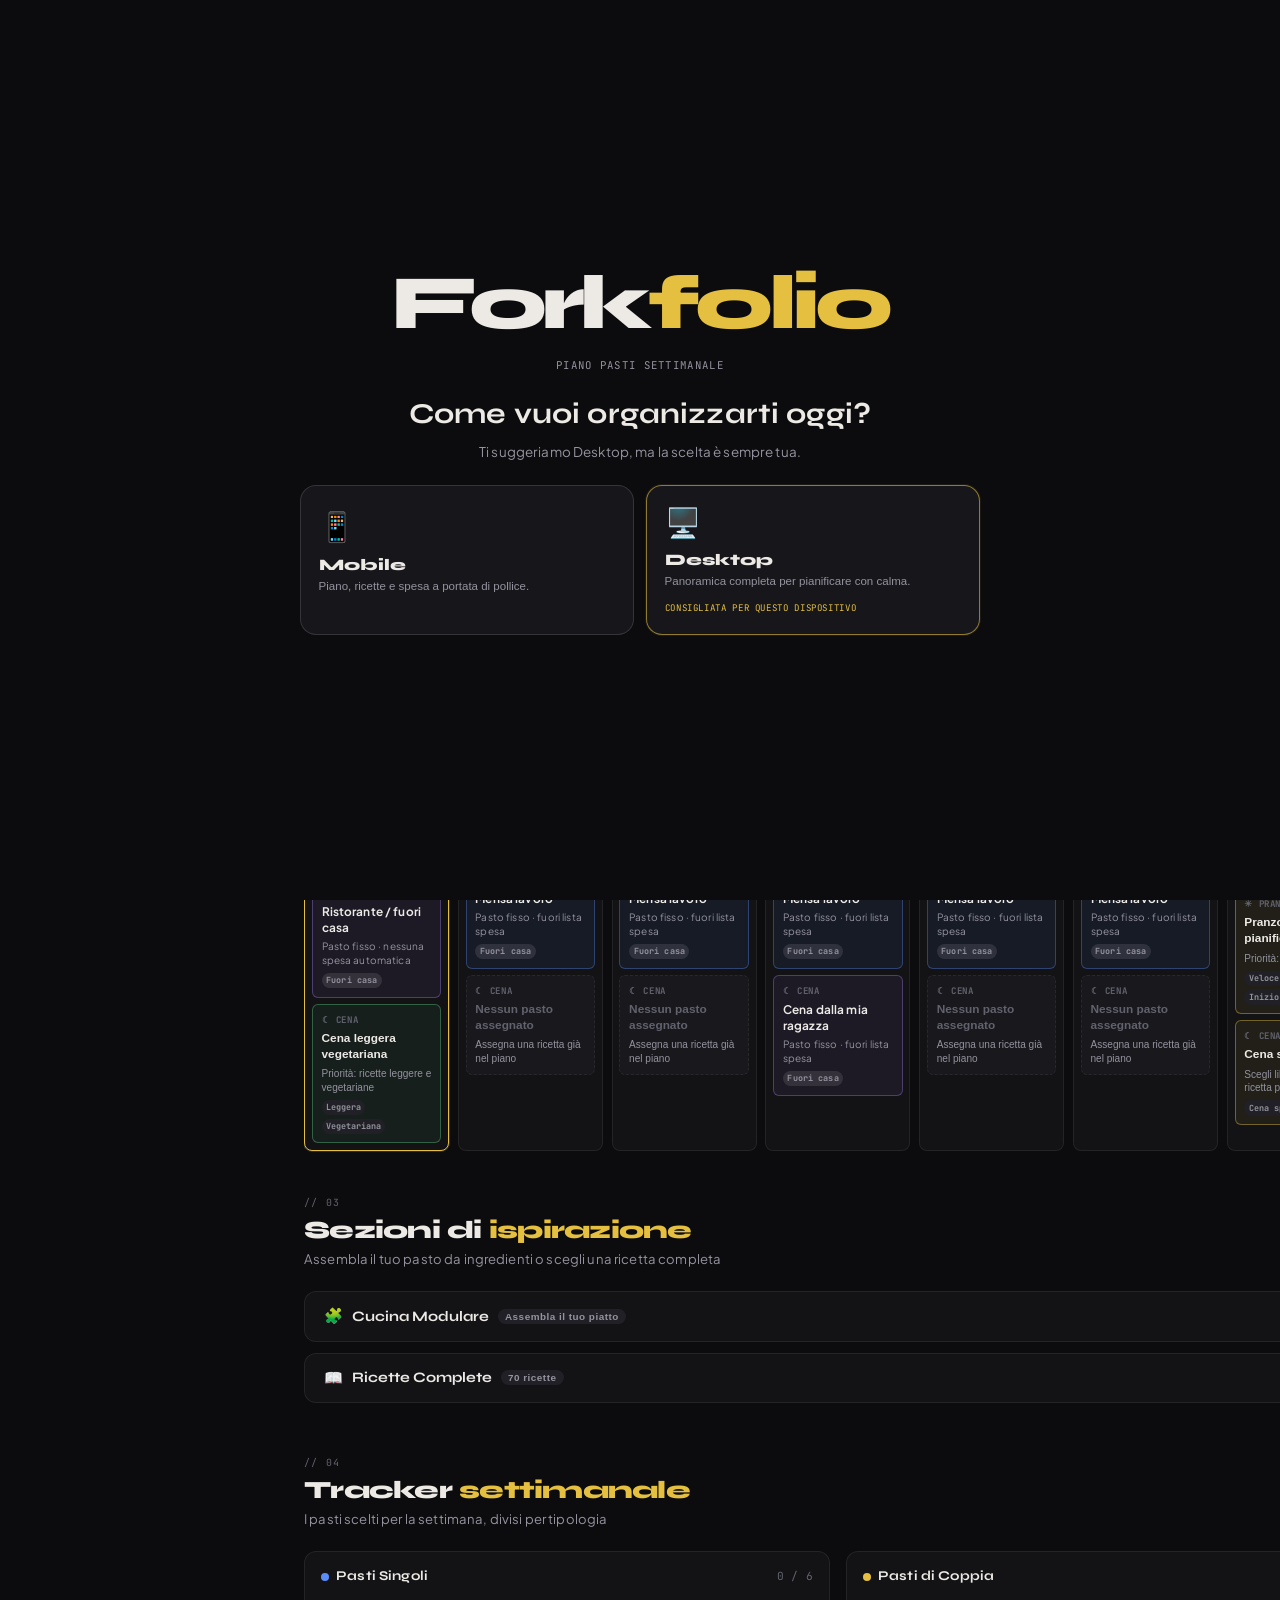
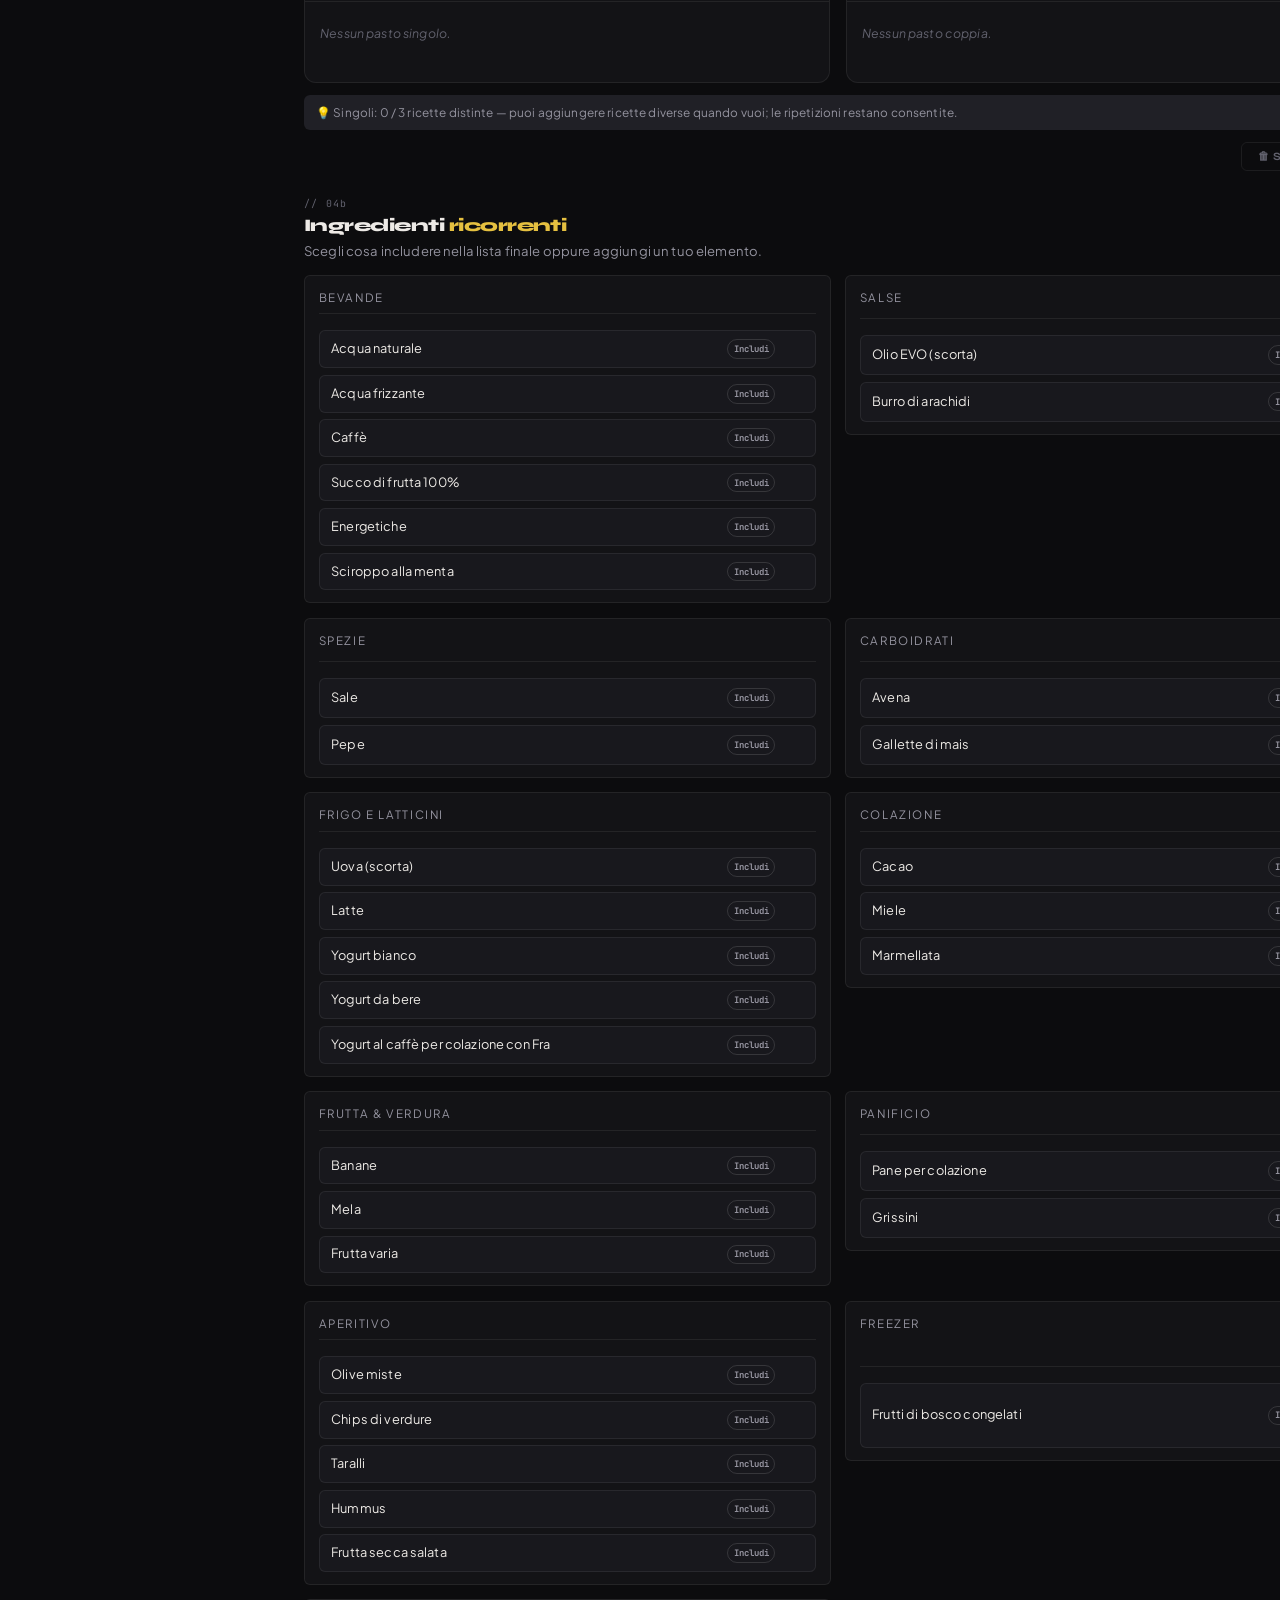
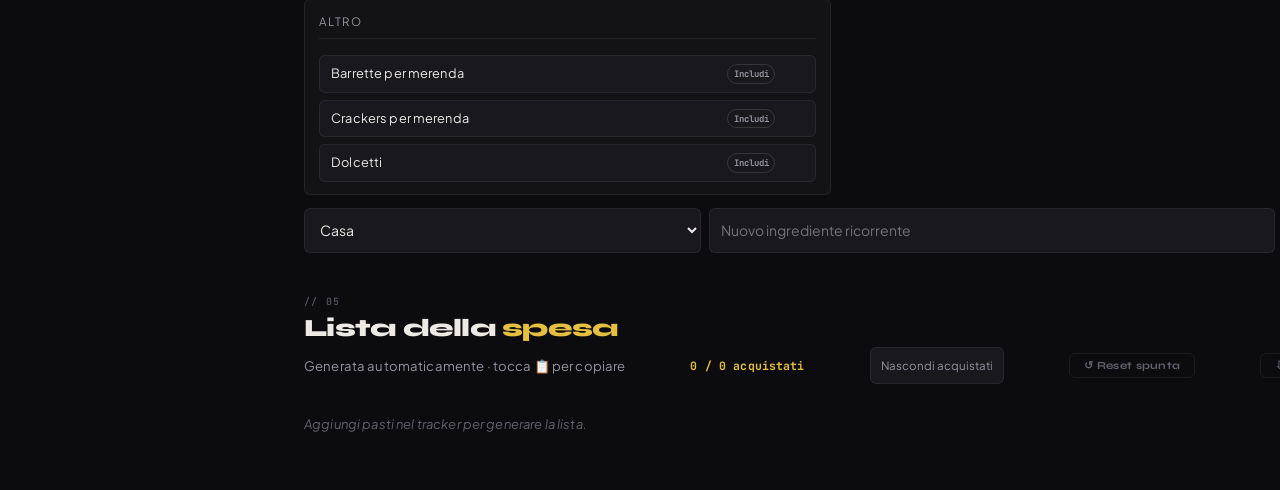
==== commit cddc5db6: "Add profiles and improve meal planning" ====
--- a/ForkFolio/ForkFolio.html
+++ b/ForkFolio/ForkFolio.html
@@ -31,6 +31,13 @@
         --r3: 6px;
         --t: 0.22s cubic-bezier(0.4, 0, 0.2, 1);
       }
+      body[data-profile="francesca"] {
+        --bg:#120d19; --surface:#1b1322; --surface2:#23192d; --surface3:#30213d;
+        --border:rgba(229,196,255,.11); --border2:rgba(229,196,255,.22);
+        --accent:#c49aff; --accent2:#ff8fb8; --single:#b990ff; --double:#ff9dc5;
+      }
+      body[data-profile="sergio"] .ambient { background:radial-gradient(ellipse 60% 40% at 20% 10%,rgba(91,141,250,.09),transparent 60%),radial-gradient(ellipse 50% 35% at 80% 85%,rgba(229,192,64,.07),transparent 60%); }
+      body[data-profile="francesca"] .ambient { background:radial-gradient(ellipse 60% 40% at 20% 10%,rgba(196,154,255,.13),transparent 60%),radial-gradient(ellipse 50% 35% at 80% 85%,rgba(255,143,184,.10),transparent 60%); }
       *,
       *::before,
       *::after {
@@ -1319,6 +1326,11 @@
       .staple-copy:hover {
         color: var(--accent);
       }
+      .staple-include { border:1px solid var(--border2); background:transparent; color:var(--muted2); font:700 .56rem "JetBrains Mono",monospace; padding:.18rem .34rem; border-radius:999px; cursor:pointer; white-space:nowrap; }
+      .staple-include.active { color:#101014; background:var(--accent); border-color:var(--accent); }
+      .staple-add { display:grid; grid-template-columns:minmax(150px,.7fr) minmax(190px,1fr) auto; gap:.5rem; margin-top:.8rem; }
+      .staple-add select,.staple-add input { min-width:0; border:1px solid var(--border); border-radius:var(--r3); background:var(--surface2); color:var(--text); padding:.58rem .7rem; font:inherit; }
+      @media(max-width:680px){.staple-add{grid-template-columns:1fr}.staple-add .bb{min-height:44px}}
 
       @media (max-width: 980px) {
         .staples-grid {
@@ -2256,10 +2268,10 @@
               font-weight: 700;
               margin-right: 0.2rem;
             "
-            >Sergio Benedet</strong
+            id="profileName">Sergio Benedet</strong
           >
         </div>
-        <span class="claude-badge-sm">w/ Claude</span>
+        <button class="mode-switch" type="button" id="profileSwitch" onclick="toggleProfile()" title="Cambia profilo">👤 Sergio</button>
       </div>
     </header>
 
@@ -2441,10 +2453,21 @@
           </div>
         </section>
 
+        <!-- ══ CALENDARIO ═══════════════════════════════ -->
+        <section id="sCalendar" class="calendar-section" aria-label="Calendario pasti">
+          <div class="sec-hdr">
+            <div class="sec-num">// 02 · PIANO</div>
+            <div class="sec-title">Distribuisci i tuoi <span class="hl">pasti</span></div>
+            <div class="sec-sub">Ogni ricetta può essere assegnata solo per le porzioni che hai pianificato.</div>
+          </div>
+          <div class="calendar-cycle-note"><span>◷</span><span id="calendarRuleNote">Il ciclo di pianificazione inizia <strong>sabato a pranzo</strong>.</span></div>
+          <div class="calendar-grid" id="calendarGrid" aria-live="polite"></div>
+        </section>
+
         <!-- ══ 02 ISPIRAZIONE ═══════════════════════════ -->
         <section id="s02">
           <div class="sec-hdr">
-            <div class="sec-num">// 02</div>
+            <div class="sec-num">// 03</div>
             <div class="sec-title">
               Sezioni di <span class="hl">ispirazione</span>
             </div>
@@ -2551,7 +2574,7 @@
         <!-- ══ 03 TRACKER ════════════════════════════════ -->
         <section id="s03">
           <div class="sec-hdr">
-            <div class="sec-num">// 03</div>
+            <div class="sec-num">// 04</div>
             <div class="sec-title">
               Tracker <span class="hl">settimanale</span>
             </div>
@@ -2605,33 +2628,27 @@
           <!-- Staples -->
           <div id="staplesBlock" style="margin-top: 1.5rem">
             <div class="sec-hdr" style="margin-bottom: 0.85rem">
-              <div class="sec-num">// 03b</div>
+              <div class="sec-num">// 04b</div>
               <div class="sec-title" style="font-size: 1.1rem">
                 Ingredienti <span class="hl">ricorrenti</span>
               </div>
               <div class="sec-sub">
-                Quelli che compri sempre — clicca 📋 per copiare
+                Scegli cosa includere nella lista finale oppure aggiungi un tuo elemento.
               </div>
             </div>
             <div class="staples-grid" id="staplesGrid"></div>
+            <div class="staple-add" aria-label="Aggiungi ingrediente ricorrente">
+              <select id="stapleCategory" aria-label="Categoria ingrediente ricorrente"></select>
+              <input id="stapleName" type="text" maxlength="80" placeholder="Nuovo ingrediente ricorrente" />
+              <button class="bb bc" type="button" onclick="addCustomStaple()">＋ Aggiungi</button>
+            </div>
           </div>
-        </section>
-
-        <!-- ══ CALENDARIO ═══════════════════════════════ -->
-        <section id="sCalendar" class="calendar-section" aria-label="Calendario pasti">
-          <div class="sec-hdr">
-            <div class="sec-num">// CALENDARIO</div>
-            <div class="sec-title">Pasti dei prossimi <span class="hl">7 giorni</span></div>
-            <div class="sec-sub">Pranzo e cena, dal giorno corrente in avanti.</div>
-          </div>
-          <div class="calendar-cycle-note"><span>◷</span><span>Il ciclo di pianificazione inizia <strong>sabato a pranzo</strong>.</span></div>
-          <div class="calendar-grid" id="calendarGrid" aria-live="polite"></div>
         </section>
 
         <!-- ══ 04 SPESA ══════════════════════════════════ -->
         <section id="s04">
           <div class="sec-hdr">
-            <div class="sec-num">// 04</div>
+            <div class="sec-num">// 05</div>
             <div class="sec-title">
               Lista della <span class="hl">spesa</span>
             </div>
@@ -2661,6 +2678,7 @@
               >
                 ↺ Reset spunta
               </button>
+              <button class="bb bc" style="flex:none;width:auto;padding:.32rem .85rem;font-size:.68rem" type="button" onclick="downloadShoppingList()">⇩ Lista finale</button>
             </div>
           </div>
           <div class="shop-grid" id="shopGrid">
@@ -2777,10 +2795,13 @@
 
       const MODE_STORAGE_KEY = "forkfolio-ui-mode";
       const STATE_STORAGE_KEY = "forkfolio-state-v1";
+      const PROFILE_STORAGE_KEY = "forkfolio-active-profile";
       const BACKUP_SCHEMA = "forkfolio-backup";
       const BACKUP_VERSION = 1;
       let currentMode = null;
       let pendingBackup = null;
+      let activeProfile = "sergio";
+      const PROFILE_META = { sergio: { name: "Sergio", icon: "👤" }, francesca: { name: "Francesca", icon: "✦" } };
 
 
 
@@ -2804,6 +2825,8 @@
         shopChecks: {},
         hidePurchased: false,
         calendarAssignments: {},
+        customStaples: {},
+        includedStaples: {},
       };
 
       function clampStateNumber(value, min, max = 21) {
@@ -2845,6 +2868,14 @@
             }
           });
         }
+        const customStaples = {};
+        if (value.customStaples && typeof value.customStaples === "object" && !Array.isArray(value.customStaples)) {
+          Object.entries(value.customStaples).forEach(([category, items]) => {
+            if (Object.prototype.hasOwnProperty.call(STAPLES, category) && Array.isArray(items)) customStaples[category] = [...new Set(items.filter((item) => typeof item === "string" && item.trim()).map((item) => item.trim().slice(0, 80)))];
+          });
+        }
+        const includedStaples = {};
+        if (value.includedStaples && typeof value.includedStaples === "object" && !Array.isArray(value.includedStaples)) Object.entries(value.includedStaples).forEach(([name, included]) => { if (typeof name === "string" && included === true) includedStaples[name] = true; });
         const maxId = meals.reduce((max, meal) => Math.max(max, meal.id), 0);
         return {
           sM: clampStateNumber(value.sM, 0), sR: clampStateNumber(value.sR, 1),
@@ -2855,6 +2886,7 @@
           recipeSort: ["default", "alpha", "category", "favorites"].includes(value.recipeSort) ? value.recipeSort : "default",
           favoriteRecipeIds, shopChecks, hidePurchased: value.hidePurchased === true,
           calendarAssignments,
+          customStaples, includedStaples,
         };
       }
       function stateForStorage() {
@@ -2863,15 +2895,15 @@
           meals: ST.meals, nextId: ST.nextId, activeRCat: ST.activeRCat, recipeSearch: ST.recipeSearch,
           recipeFilter: ST.recipeFilter, recipeSort: ST.recipeSort,
           favoriteRecipeIds: ST.favoriteRecipeIds, shopChecks: ST.shopChecks,
-          hidePurchased: ST.hidePurchased, calendarAssignments: ST.calendarAssignments,
+          hidePurchased: ST.hidePurchased, calendarAssignments: ST.calendarAssignments, customStaples: ST.customStaples, includedStaples: ST.includedStaples,
         };
       }
       function saveState() {
-        try { localStorage.setItem(STATE_STORAGE_KEY, JSON.stringify(stateForStorage())); } catch {}
+        try { localStorage.setItem(`${STATE_STORAGE_KEY}-${activeProfile}`, JSON.stringify(stateForStorage())); } catch {}
       }
       function restoreState() {
         try {
-          const raw = localStorage.getItem(STATE_STORAGE_KEY);
+          const raw = localStorage.getItem(`${STATE_STORAGE_KEY}-${activeProfile}`) || (activeProfile === "sergio" ? localStorage.getItem(STATE_STORAGE_KEY) : null);
           if (!raw) return false;
           const restored = normalizeState(JSON.parse(raw));
           if (!restored) return false;
@@ -2884,6 +2916,7 @@
    INIT
 ═══════════════════════════════════════════════ */
       function init() {
+        try { activeProfile = localStorage.getItem(PROFILE_STORAGE_KEY) === "francesca" ? "francesca" : "sergio"; } catch {}
         restoreState();
         document.getElementById("sM").value = ST.sM;
         document.getElementById("sR").value = ST.sR;
@@ -2901,9 +2934,36 @@
         renderStaples();
         renderMobileStaples();
         renderAll();
+        renderProfileUI();
         hints();
         observeSections();
         prepareModePicker();
+      }
+
+      function freshProfileState() {
+        return { sM: 6, sR: 3, dM: 0, dR: 2, meals: [], nextId: 1, selIng: [], activeRCat: "all", recipeSearch: "", recipeFilter: "all", recipeSort: "default", favoriteRecipeIds: [], shopChecks: {}, hidePurchased: false, calendarAssignments: {}, customStaples: {}, includedStaples: {} };
+      }
+      function renderProfileUI() {
+        const meta = PROFILE_META[activeProfile];
+        document.body.dataset.profile = activeProfile;
+        const button = document.getElementById("profileSwitch");
+        if (button) button.textContent = `${meta.icon} ${meta.name} · passa a ${activeProfile === "sergio" ? "Francesca" : "Sergio"}`;
+        const profileName = document.getElementById("profileName");
+        if (profileName) profileName.textContent = activeProfile === "sergio" ? "Sergio Benedet" : "Francesca";
+      }
+      function toggleProfile() { switchProfile(activeProfile === "sergio" ? "francesca" : "sergio"); }
+      function switchProfile(profile) {
+        if (!PROFILE_META[profile] || profile === activeProfile) return;
+        saveState();
+        activeProfile = profile;
+        try { localStorage.setItem(PROFILE_STORAGE_KEY, profile); } catch {}
+        Object.assign(ST, freshProfileState());
+        restoreState();
+        ["sM", "sR", "dM", "dR"].forEach((id) => { document.getElementById(id).value = ST[id]; });
+        document.getElementById("recipeSearch").value = ST.recipeSearch;
+        document.getElementById("recipeSort").value = ST.recipeSort;
+        renderProfileUI(); renderRecCatTabs(); renderRecipes(); renderStaples(); renderMobileStaples(); renderAll(); hints();
+        toast(`✓ Profilo ${PROFILE_META[profile].name} attivo`);
       }
 
       /* ─── APP MODE ────────────────────────────────── */
@@ -2987,7 +3047,7 @@
       }
       function renderMobileStaples() {
         const container = document.getElementById("mobileStaples");
-        container.innerHTML = Object.entries(STAPLES)
+        container.innerHTML = Object.entries(getStaples())
           .filter(([, items]) => items.length)
           .map(
             ([category, items]) =>
@@ -3000,7 +3060,7 @@
           )
           .join("");
         container.querySelectorAll("[data-staple]").forEach((button) =>
-          button.addEventListener("click", () => copyItem(button.dataset.staple, button)),
+          button.addEventListener("click", () => copyItem(formatIngredientCopyValue(button.dataset.staple), button)),
         );
       }
 
@@ -3416,9 +3476,11 @@
 
         // Show/hide buttons based on setup limits
         document.getElementById("repsBtnS").style.display =
-          ST.sM > 0 ? "" : "none";
+          preferredType === "single" && ST.sM > 0 ? "" : "none";
         document.getElementById("repsBtnD").style.display =
-          ST.dM > 0 ? "" : "none";
+          preferredType === "double" && ST.dM > 0 ? "" : "none";
+        const selectedButton = preferredType === "single" ? document.getElementById("repsBtnS") : document.getElementById("repsBtnD");
+        selectedButton.textContent = "✓ Aggiungi";
 
         document.getElementById("repsModal").classList.add("open");
         document.body.style.overflow = "hidden";
@@ -3437,7 +3499,7 @@
         const cur = parseInt(el.textContent) || 1;
         el.textContent = Math.max(1, Math.min(7, cur + d));
       }
-      function confirmReps(type) {
+      function confirmReps(type = _repsType) {
         if (!_repsRec) return;
         const reps =
           parseInt(document.getElementById("repsVal").textContent) || 1;
@@ -3687,6 +3749,11 @@
       function calendarSlotKey(date, slot) { return `${calendarDateKey(date)}:${slot}`; }
       function fixedCalendarRule(date, slot) {
         const day = date.getDay();
+        if (activeProfile === "francesca") {
+          if (slot === "lunch" && day === 0) return { title: "Ristorante / fuori casa", meta: "Pasto condiviso · fuori lista spesa", kind: "fixed-away", badges: ["Fuori casa"] };
+          if (slot === "dinner" && (day === 6 || day === 0)) return { title: "Cena da Sergio", meta: "Pasto gestito dal profilo Sergio", kind: "fixed-away", badges: ["Da Sergio"] };
+          return null;
+        }
         if (slot === "lunch" && day >= 1 && day <= 5) return { title: "Mensa lavoro", meta: "Pasto fisso · fuori lista spesa", kind: "fixed-work", badges: ["Fuori casa"] };
         if (slot === "dinner" && day === 3) return { title: "Cena dalla mia ragazza", meta: "Pasto fisso · fuori lista spesa", kind: "fixed-away", badges: ["Fuori casa"] };
         if (slot === "lunch" && day === 0) return { title: "Ristorante / fuori casa", meta: "Pasto fisso · nessuna spesa automatica", kind: "fixed-away", badges: ["Fuori casa"] };
@@ -3694,6 +3761,7 @@
       }
       function calendarGuidance(date, slot) {
         const day = date.getDay();
+        if (activeProfile === "francesca" && day === 3 && slot === "dinner") return { title: "Cena di coppia con Sergio", meta: "Scegli una ricetta di coppia", kind: "special", badges: ["Coppia"], coupleOnly: true };
         if (day === 6 && slot === "lunch") return { title: "Pranzo da pianificare", meta: "Priorità: ricette veloci", kind: "special", badges: ["Veloce", "Inizio ciclo"] };
         if (day === 6 && slot === "dinner") return { title: "Cena speciale", meta: "Scegli liberamente una ricetta per l'occasione", kind: "special", badges: ["Cena speciale"] };
         if (day === 0 && slot === "dinner") return { title: "Cena leggera vegetariana", meta: "Priorità: ricette leggere e vegetariane", kind: "light", badges: ["Leggera", "Vegetariana"] };
@@ -3703,11 +3771,13 @@
         const assignment = ST.calendarAssignments[calendarSlotKey(date, slot)];
         return assignment ? ST.meals.find((meal) => meal.id === assignment.mealId) || null : null;
       }
+      function calendarAssignmentsForMeal(mealId) { return Object.values(ST.calendarAssignments).filter((assignment) => assignment.mealId === mealId).length; }
+      function calendarAvailability(meal) { return Math.max(0, (meal.reps || 1) - calendarAssignmentsForMeal(meal.id)); }
       function calendarSlotElement(date, slot) {
         const fixed = fixedCalendarRule(date, slot);
         const assigned = getCalendarAssignment(date, slot);
         const info = fixed || (assigned
-          ? { title: assigned.name, meta: `${assigned.type === "single" ? "👤 Singolo" : "👥 Coppia"} · già incluso nel piano e nella spesa`, kind: "planned", badges: [] }
+          ? { title: assigned.name, meta: `${assigned.type === "single" ? "👤 Singolo" : "👥 Coppia"} · ricetta assegnata`, kind: "planned", badges: [`${calendarAvailability(assigned)}/${assigned.reps || 1} porzioni libere`] }
           : calendarGuidance(date, slot));
         const el = document.createElement(fixed ? "div" : "button");
         if (!fixed) el.type = "button";
@@ -3725,6 +3795,8 @@
         const grid = document.getElementById("calendarGrid");
         if (!grid) return;
         const now = new Date();
+        const note = document.getElementById("calendarRuleNote");
+        if (note) note.innerHTML = activeProfile === "francesca" ? "Francesca pianifica tutti i pranzi; <strong>mercoledì cena di coppia</strong>." : "Il ciclo di pianificazione inizia <strong>sabato a pranzo</strong>.";
         const todayKey = calendarDateKey(now);
         grid.innerHTML = "";
         for (let offset = 0; offset < 7; offset++) {
@@ -3754,7 +3826,7 @@
         const title = `${slot === "lunch" ? "Pranzo" : "Cena"} · ${CALENDAR_DAY_NAMES[date.getDay()]} ${date.getDate()} ${CALENDAR_MONTH_NAMES[date.getMonth()]}`;
         const guidance = calendarGuidance(date, slot);
         document.getElementById("calendarPickerSlot").textContent = title;
-        document.getElementById("calendarPickerHint").textContent = `${guidance.meta}. Le ricette qui sotto sono già nel tracker: assegnarle al calendario non modifica né quantità né lista spesa.`;
+        document.getElementById("calendarPickerHint").textContent = `${guidance.meta}. Ogni assegnazione consuma una delle porzioni pianificate della ricetta.`;
         const list = document.getElementById("calendarPickerList");
         list.innerHTML = "";
         const assigned = getCalendarAssignment(date, slot);
@@ -3766,7 +3838,7 @@
           clear.addEventListener("click", clearCalendarAssignment);
           list.appendChild(clear);
         }
-        const meals = [...ST.meals].sort((a, b) => Number(calendarMealIsRecommended(b, date, slot)) - Number(calendarMealIsRecommended(a, date, slot)) || a.name.localeCompare(b.name, "it"));
+        const meals = [...ST.meals].filter((meal) => !guidance.coupleOnly || meal.type === "double").sort((a, b) => Number(calendarMealIsRecommended(b, date, slot)) - Number(calendarMealIsRecommended(a, date, slot)) || a.name.localeCompare(b.name, "it"));
         if (!meals.length) {
           list.innerHTML += '<div class="calendar-picker-empty">Aggiungi prima una ricetta al tracker: sarà poi disponibile qui senza creare una seconda lista della spesa.</div>';
         } else {
@@ -3774,7 +3846,9 @@
             const button = document.createElement("button");
             button.type = "button";
             button.className = "calendar-pick";
-            button.innerHTML = `${escHtml(meal.name)}<small>${meal.type === "single" ? "👤 Singolo" : "👥 Coppia"}${calendarMealIsRecommended(meal, date, slot) ? " · consigliata per questa fascia" : ""}</small>`;
+            const available = calendarAvailability(meal) + Number(assigned?.id === meal.id);
+            button.disabled = available < 1;
+            button.innerHTML = `${escHtml(meal.name)}<small>${meal.type === "single" ? "👤 Singolo" : "👥 Coppia"} · ${available}/${meal.reps || 1} porzioni disponibili${calendarMealIsRecommended(meal, date, slot) ? " · consigliata" : ""}</small>`;
             button.addEventListener("click", () => assignCalendarMeal(meal.id));
             list.appendChild(button);
           });
@@ -3785,7 +3859,10 @@
         document.body.style.overflow = "hidden";
       }
       function assignCalendarMeal(mealId) {
-        if (!calendarPickerTarget || !ST.meals.some((meal) => meal.id === mealId)) return;
+        const meal = ST.meals.find((item) => item.id === mealId);
+        if (!calendarPickerTarget || !meal) return;
+        const current = getCalendarAssignment(calendarPickerTarget.date, calendarPickerTarget.slot);
+        if (current?.id !== mealId && calendarAvailability(meal) < 1) return toast("⚠️ Hai già distribuito tutte le porzioni di questa ricetta");
         ST.calendarAssignments[calendarSlotKey(calendarPickerTarget.date, calendarPickerTarget.slot)] = { mealId };
         saveState();
         closeCalendarPicker();
@@ -3809,26 +3886,50 @@
       }
 
       /* ─── STAPLES ─────────────────────────────────── */
+      function getStaples() {
+        const merged = {};
+        Object.entries(STAPLES).forEach(([category, items]) => { merged[category] = [...items, ...(ST.customStaples[category] || [])]; });
+        return merged;
+      }
       function renderStaples() {
         const grid = document.getElementById("staplesGrid");
         grid.innerHTML = "";
-        Object.entries(STAPLES).filter(([, items]) => items.length).forEach(([category, items]) => {
+        const staples = getStaples();
+        const categorySelect = document.getElementById("stapleCategory");
+        categorySelect.innerHTML = Object.keys(staples).map((category) => `<option value="${escHtml(category)}">${escHtml(category)}</option>`).join("");
+        Object.entries(staples).filter(([, items]) => items.length).forEach(([category, items]) => {
           const group = document.createElement("div");
           group.className = "staples-group";
           const itemsHtml = items
             .map((item) => {
-              return `<div class="staple-item"><span class="staple-name">${escHtml(item)}</span><button class="staple-copy" title="Copia">📋</button></div>`;
+              const included = ST.includedStaples[item] === true;
+              return `<div class="staple-item"><span class="staple-name">${escHtml(item)}</span><button class="staple-include${included ? " active" : ""}" type="button" data-staple-include="${escHtml(item)}" aria-pressed="${included}">${included ? "Incluso" : "Includi"}</button><button class="staple-copy" title="Copia nome e quantità">📋</button></div>`;
             })
             .join("");
           group.innerHTML = `<div class="staples-group-title">${escHtml(category)}</div><div class="staples-group-items">${itemsHtml}</div>`;
           group.querySelectorAll(".staple-copy").forEach((button, index) => {
             const value = items[index];
             button.addEventListener("click", function () {
-              copyItem(value, this);
+              copyItem(formatIngredientCopyValue(value), this);
             });
           });
+          group.querySelectorAll("[data-staple-include]").forEach((button) => button.addEventListener("click", () => toggleStapleIncluded(button.dataset.stapleInclude)));
           grid.appendChild(group);
         });
+      }
+      function toggleStapleIncluded(name) {
+        if (ST.includedStaples[name]) delete ST.includedStaples[name]; else ST.includedStaples[name] = true;
+        saveState(); renderStaples(); renderMobileStaples(); renderShop();
+      }
+      function addCustomStaple() {
+        const category = document.getElementById("stapleCategory").value;
+        const input = document.getElementById("stapleName");
+        const name = input.value.trim().replace(/\s+/g, " ");
+        if (!category || !name) return toast("Inserisci prima un ingrediente e una categoria");
+        const all = getStaples()[category] || [];
+        if (all.some((item) => item.toLocaleLowerCase("it") === name.toLocaleLowerCase("it"))) return toast("Questo ingrediente è già presente");
+        (ST.customStaples[category] ||= []).push(name);
+        input.value = ""; saveState(); renderStaples(); renderMobileStaples(); toast("✓ Ingrediente ricorrente aggiunto");
       }
 
       /* ─── SHOPPING LIST ───────────────────────────── */
@@ -3893,6 +3994,8 @@
           const cat = findShopCategory(name);
           (catMap[cat] = catMap[cat] || []).push({ name, qty });
         });
+        const selectedStaples = Object.keys(ST.includedStaples).filter((name) => ST.includedStaples[name]);
+        if (selectedStaples.length) catMap["★ Ricorrenti"] = selectedStaples.map((name) => ({ name, qty: 1 }));
 
         // Sort items within each category alphabetically
         Object.values(catMap).forEach((arr) =>
@@ -3905,7 +4008,7 @@
         const toggle = document.getElementById("shopToggle");
         toggle.textContent = ST.hidePurchased ? "Mostra acquistati" : "Nascondi acquistati";
         toggle.setAttribute("aria-pressed", String(ST.hidePurchased));
-        const ordered = Object.keys(SHOP_CATS).filter((c) => catMap[c]);
+        const ordered = [...Object.keys(SHOP_CATS), "★ Ricorrenti"].filter((c) => catMap[c]);
         wrap.innerHTML = ordered
           .map((cat) => {
             const items = catMap[cat].filter((item) => !ST.hidePurchased || !ST.shopChecks[item.name.toLocaleLowerCase("it").trim()]);
@@ -3915,14 +4018,14 @@
       <div class="shop-items">${items
         .map((item) => {
           const sid = "si" + Math.random().toString(36).slice(2, 8);
-          const safeN = item.name.replace(/\\/g, "\\\\").replace(/'/g, "\\'");
+          const safeCopyValue = formatIngredientCopyValue(item.name, item.qty).replace(/\\/g, "\\\\").replace(/'/g, "\\'");
           const checkKey = item.name.toLocaleLowerCase("it").trim();
           const isChecked = ST.shopChecks[checkKey] === true;
           return `<div class="shop-item${isChecked ? " done" : ""}" id="${sid}">
           <button type="button" class="schk${isChecked ? " on" : ""}" data-shop-key="${escHtml(checkKey)}" aria-label="Segna ${escHtml(item.name)} come acquistato" aria-pressed="${isChecked}"></button>
           <span class="si-name">${escHtml(item.name)}</span>
           ${item.qty > 1 ? `<span class="si-qty">×${item.qty}</span>` : ""}
-          <button class="si-copy" onclick="copyItem('${safeN}',this)">📋</button>
+          <button class="si-copy" title="Copia nome e quantità" aria-label="Copia ${escHtml(item.name)} con quantità ×${item.qty}" onclick="copyItem('${safeCopyValue}',this)">📋</button>
         </div>`;
         })
         .join("")}</div>
@@ -4039,6 +4142,10 @@
         saveState();
         renderShop();
       }
+      function formatIngredientCopyValue(name, qty = 1) {
+        const normalizedQty = Number.isFinite(Number(qty)) && Number(qty) > 0 ? Number(qty) : 1;
+        return `${name} ×${normalizedQty}`;
+      }
       function copyItem(name, btn) {
         copyText(name)
           .then(() => {
@@ -4058,6 +4165,28 @@
         renderShop();
         toast("↺ Spunte azzerate");
       }
+      function downloadShoppingList() {
+        const counts = {};
+        ST.meals.forEach((meal) => {
+          const mult = (meal.type === "double" ? 2 : 1) * (meal.reps || 1);
+          Object.values(meal.ing || {}).flat().forEach((name) => { const key = name.toLocaleLowerCase("it").trim(); if (!counts[key]) counts[key] = { name, qty: 0, category: findShopCategory(name) }; counts[key].qty += mult; });
+        });
+        const groups = {};
+        Object.values(counts).forEach((item) => (groups[item.category] ||= []).push(item));
+        const recurring = Object.keys(ST.includedStaples).filter((name) => ST.includedStaples[name]).map((name) => ({ name, qty: 1 }));
+        if (recurring.length) groups["★ Ricorrenti"] = recurring;
+        const lines = [`LISTA DELLA SPESA · ${PROFILE_META[activeProfile].name}`, ""];
+        [...Object.keys(SHOP_CATS), "★ Ricorrenti"].filter((cat) => groups[cat]).forEach((category) => {
+          lines.push(category);
+          groups[category].sort((a, b) => a.name.localeCompare(b.name, "it")).forEach((item) => lines.push(`□ ${item.name} ×${item.qty}`));
+          lines.push("");
+        });
+        if (lines.length <= 2) return toast("Aggiungi pasti o ricorrenti da includere prima di scaricare la lista");
+        const blob = new Blob([lines.join("\n")], { type: "text/plain;charset=utf-8" });
+        const url = URL.createObjectURL(blob); const anchor = document.createElement("a");
+        anchor.href = url; anchor.download = `forkfolio-spesa-${activeProfile}.txt`; anchor.click(); setTimeout(() => URL.revokeObjectURL(url), 0);
+        toast("⇩ Lista della spesa scaricata");
+      }
       function goTo(id, btn) {
         document
           .getElementById(id)
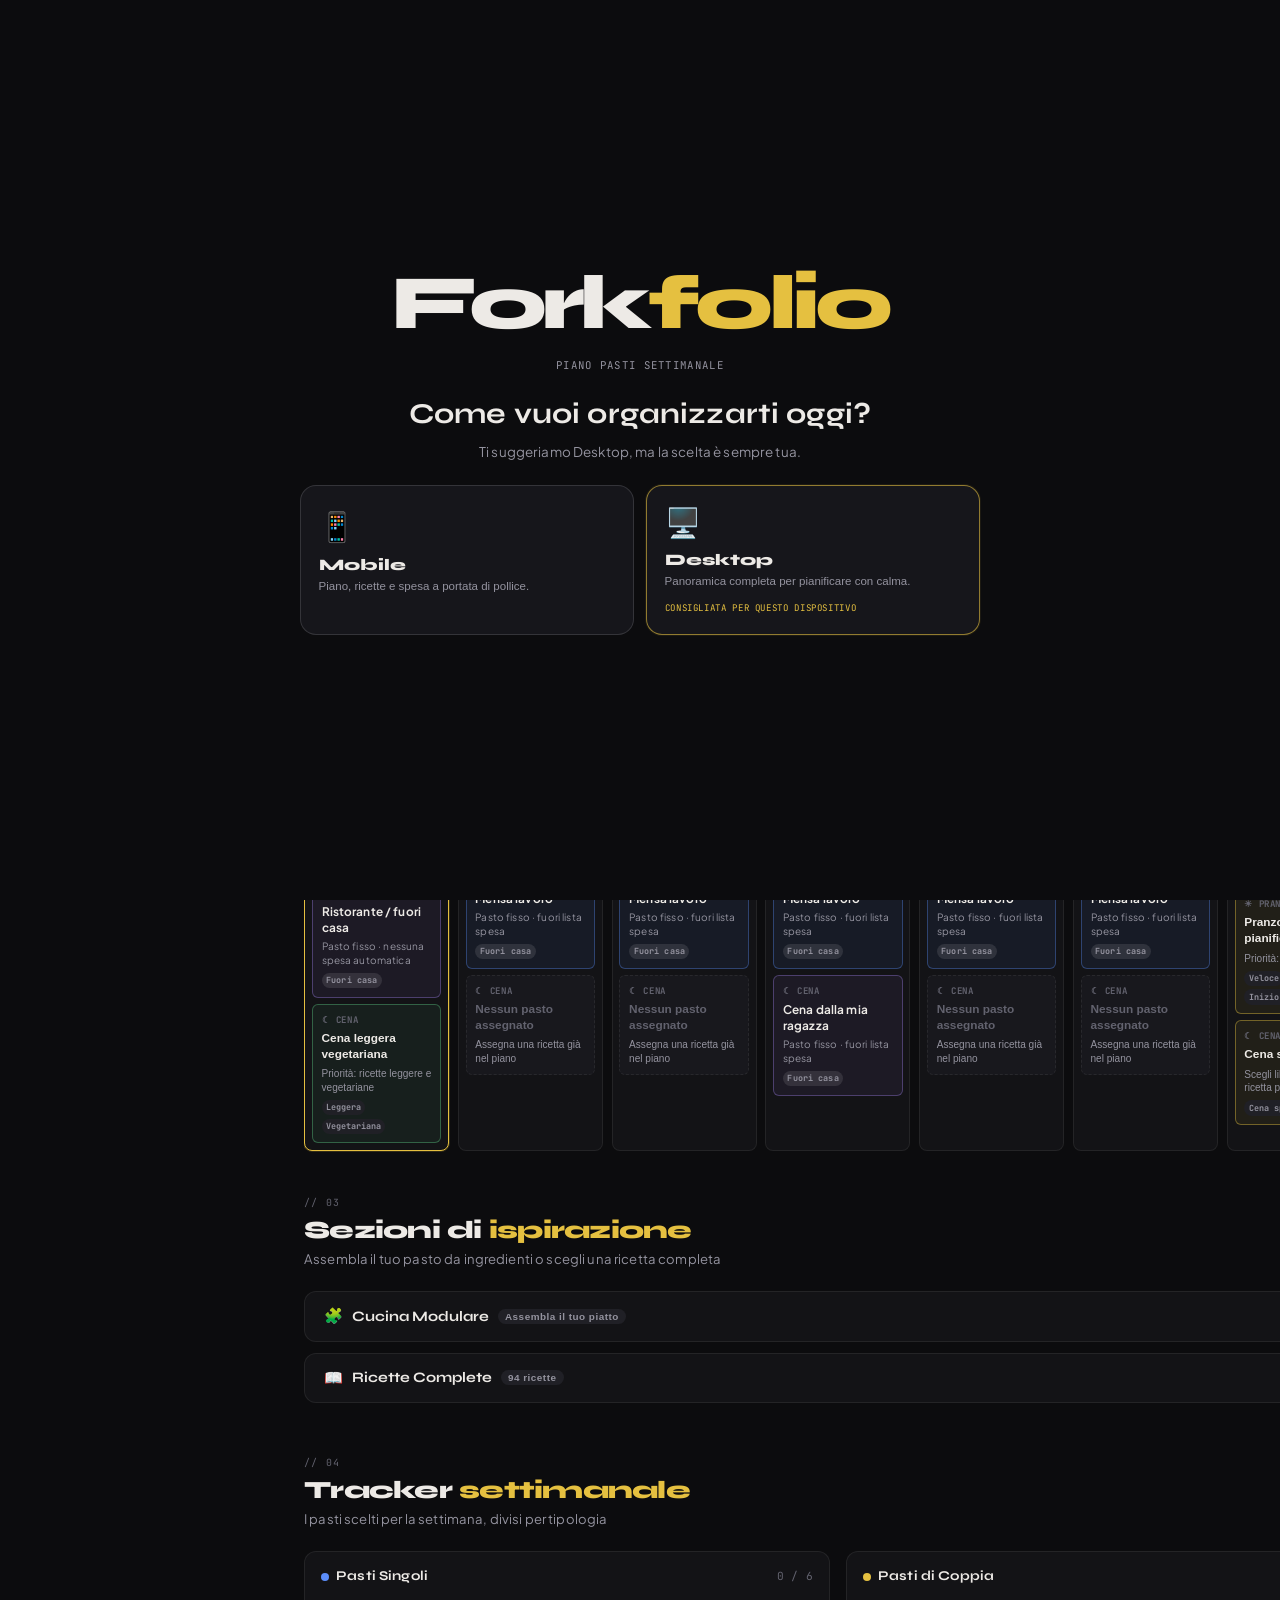
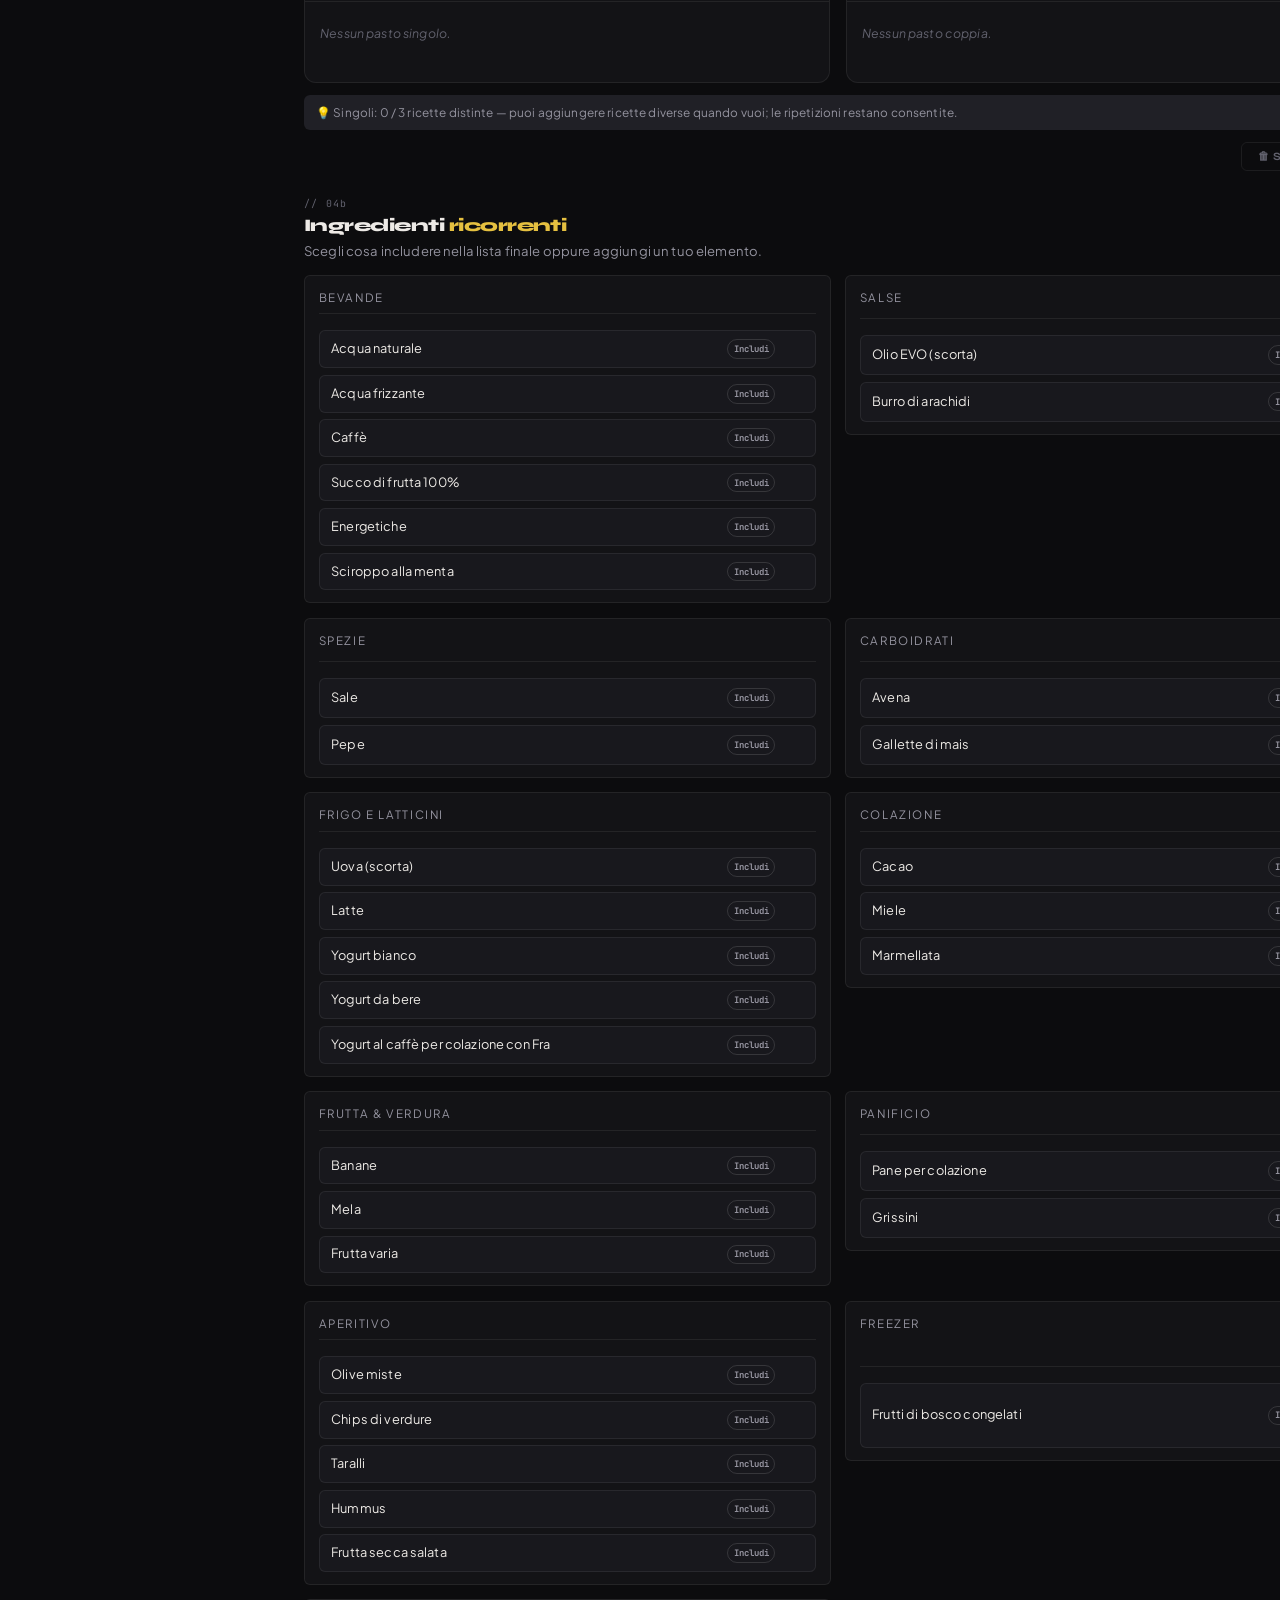
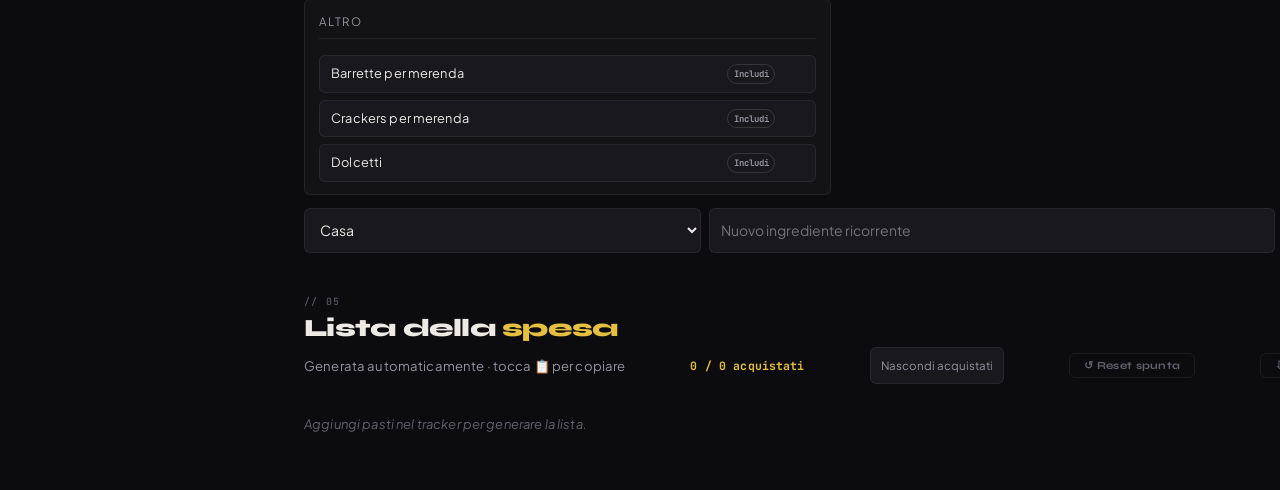
==== commit 72f7287d: "Expand ForkFolio recipe catalog" ====
--- a/ForkFolio/ForkFolio.html
+++ b/ForkFolio/ForkFolio.html
@@ -3432,6 +3432,7 @@
           card.innerHTML = `
       <div class="rc-name">${escHtml(r.name)}</div>
       <div class="rc-tags">${tags.map((t) => `<span class="rc-tag">${escHtml(t)}</span>`).join("")}</div>
+      ${Array.isArray(r.steps) && r.steps.length ? `<details style="margin:.55rem 0;color:var(--muted2);font-size:.76rem"><summary style="cursor:pointer;color:var(--accent)">Ingredienti e preparazione</summary><div style="margin-top:.45rem"><strong>Ingredienti:</strong> ${Object.values(r.ing || {}).flat().map(escHtml).join(", ")}<ol style="padding-left:1.2rem;margin-top:.4rem">${r.steps.map((step) => `<li>${escHtml(step)}</li>`).join("")}</ol></div></details>` : ""}
       <div class="rc-actions">
         <button class="rcb2 rcs" onclick="addRec(${r.id},'single')">👤 Singolo</button>
         <button class="rcb2 rcd" onclick="addRec(${r.id},'double')">👥 Coppia</button>
@@ -3542,7 +3543,7 @@
           return;
         }
         const allIng = Object.values(rec.ing || {}).flat();
-        const text = `📖 ${rec.name}\n\nIngredienti:\n${allIng.map((i) => `• ${i}`).join("\n")}`;
+        const text = `📖 ${rec.name}\n\nIngredienti:\n${allIng.map((i) => `• ${i}`).join("\n")}${Array.isArray(rec.steps) && rec.steps.length ? `\n\nPreparazione:\n${rec.steps.map((step, index) => `${index + 1}. ${step}`).join("\n")}` : ""}`;
         copyText(text).then(() => {
           const orig = btn.textContent;
           btn.textContent = "✓";
@@ -4178,7 +4179,10 @@
         const lines = [`LISTA DELLA SPESA · ${PROFILE_META[activeProfile].name}`, ""];
         [...Object.keys(SHOP_CATS), "★ Ricorrenti"].filter((cat) => groups[cat]).forEach((category) => {
           lines.push(category);
-          groups[category].sort((a, b) => a.name.localeCompare(b.name, "it")).forEach((item) => lines.push(`□ ${item.name} ×${item.qty}`));
+          groups[category].sort((a, b) => a.name.localeCompare(b.name, "it")).forEach((item) => {
+            const purchased = ST.shopChecks[item.name.toLocaleLowerCase("it").trim()] === true;
+            lines.push(`${purchased ? "✓" : "□"} ${item.name} ×${item.qty}${purchased ? " — già acquistato" : ""}`);
+          });
           lines.push("");
         });
         if (lines.length <= 2) return toast("Aggiungi pasti o ricorrenti da includere prima di scaricare la lista");
